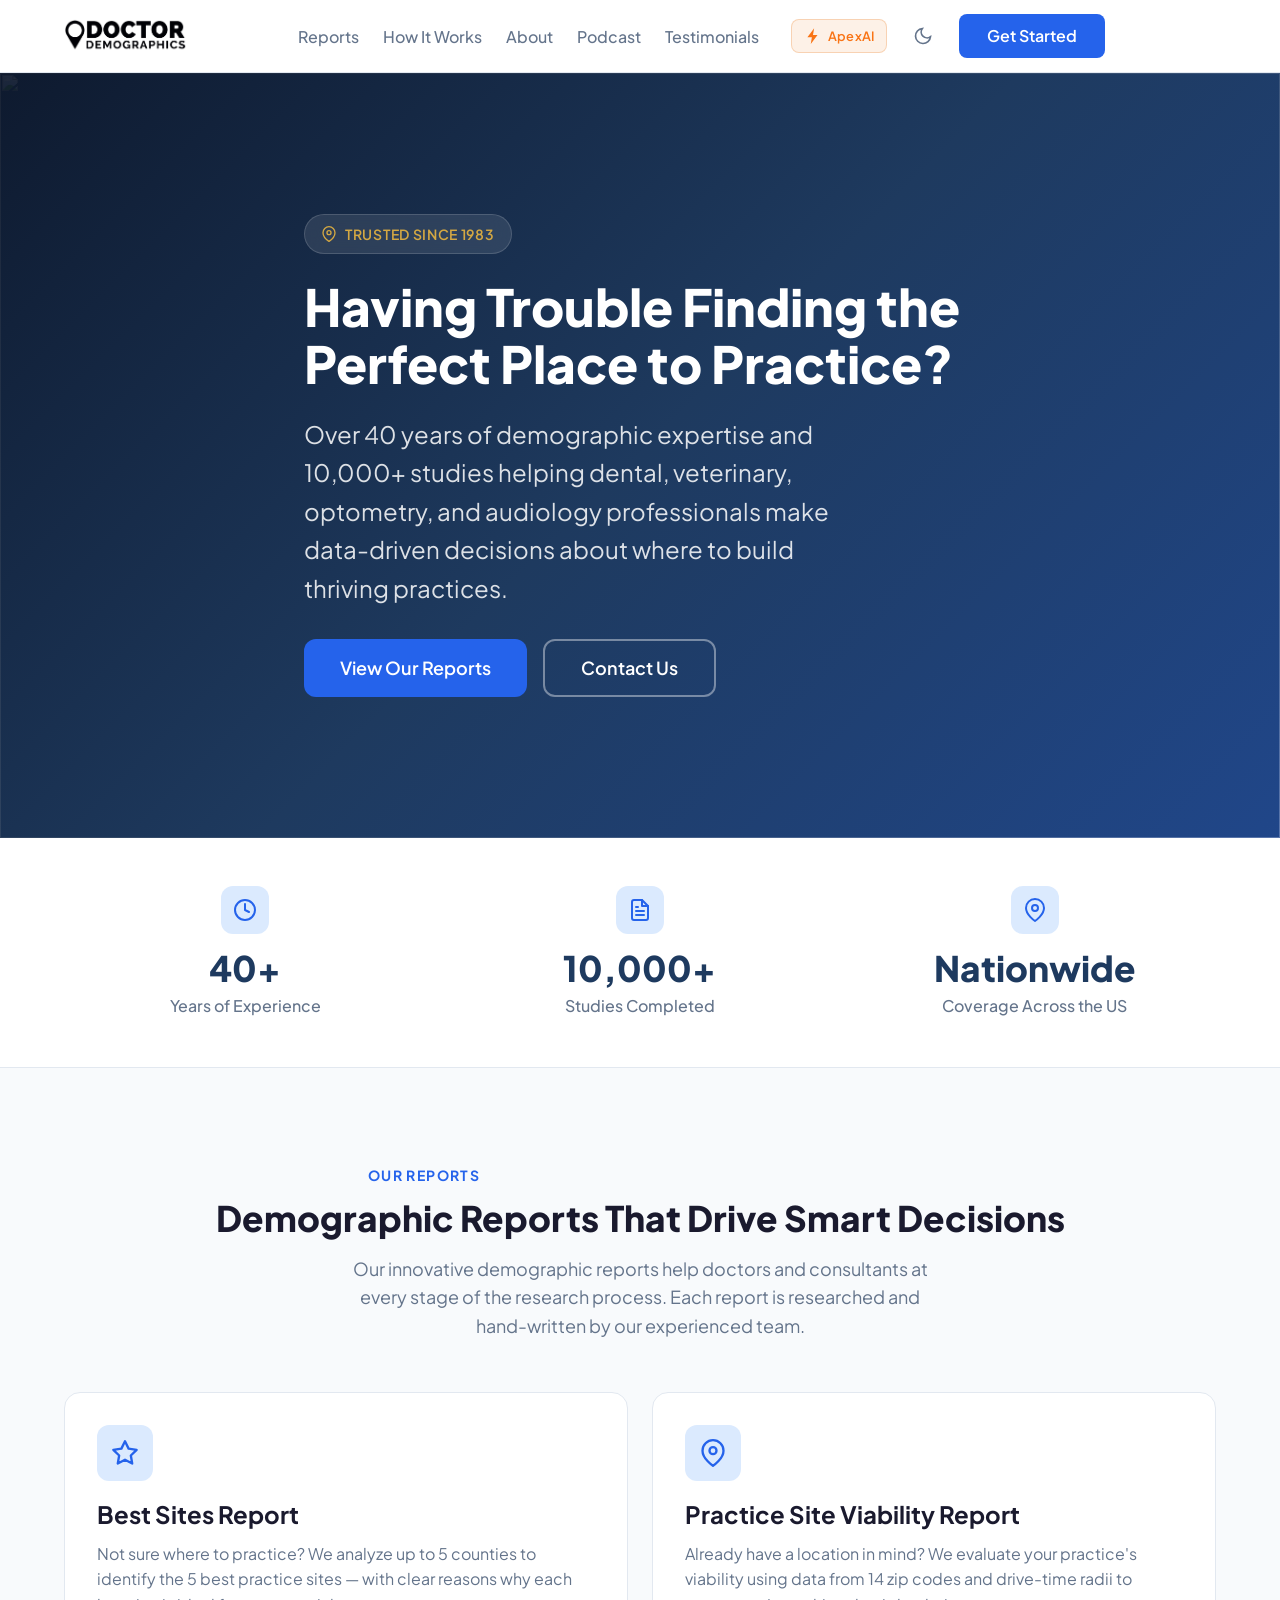
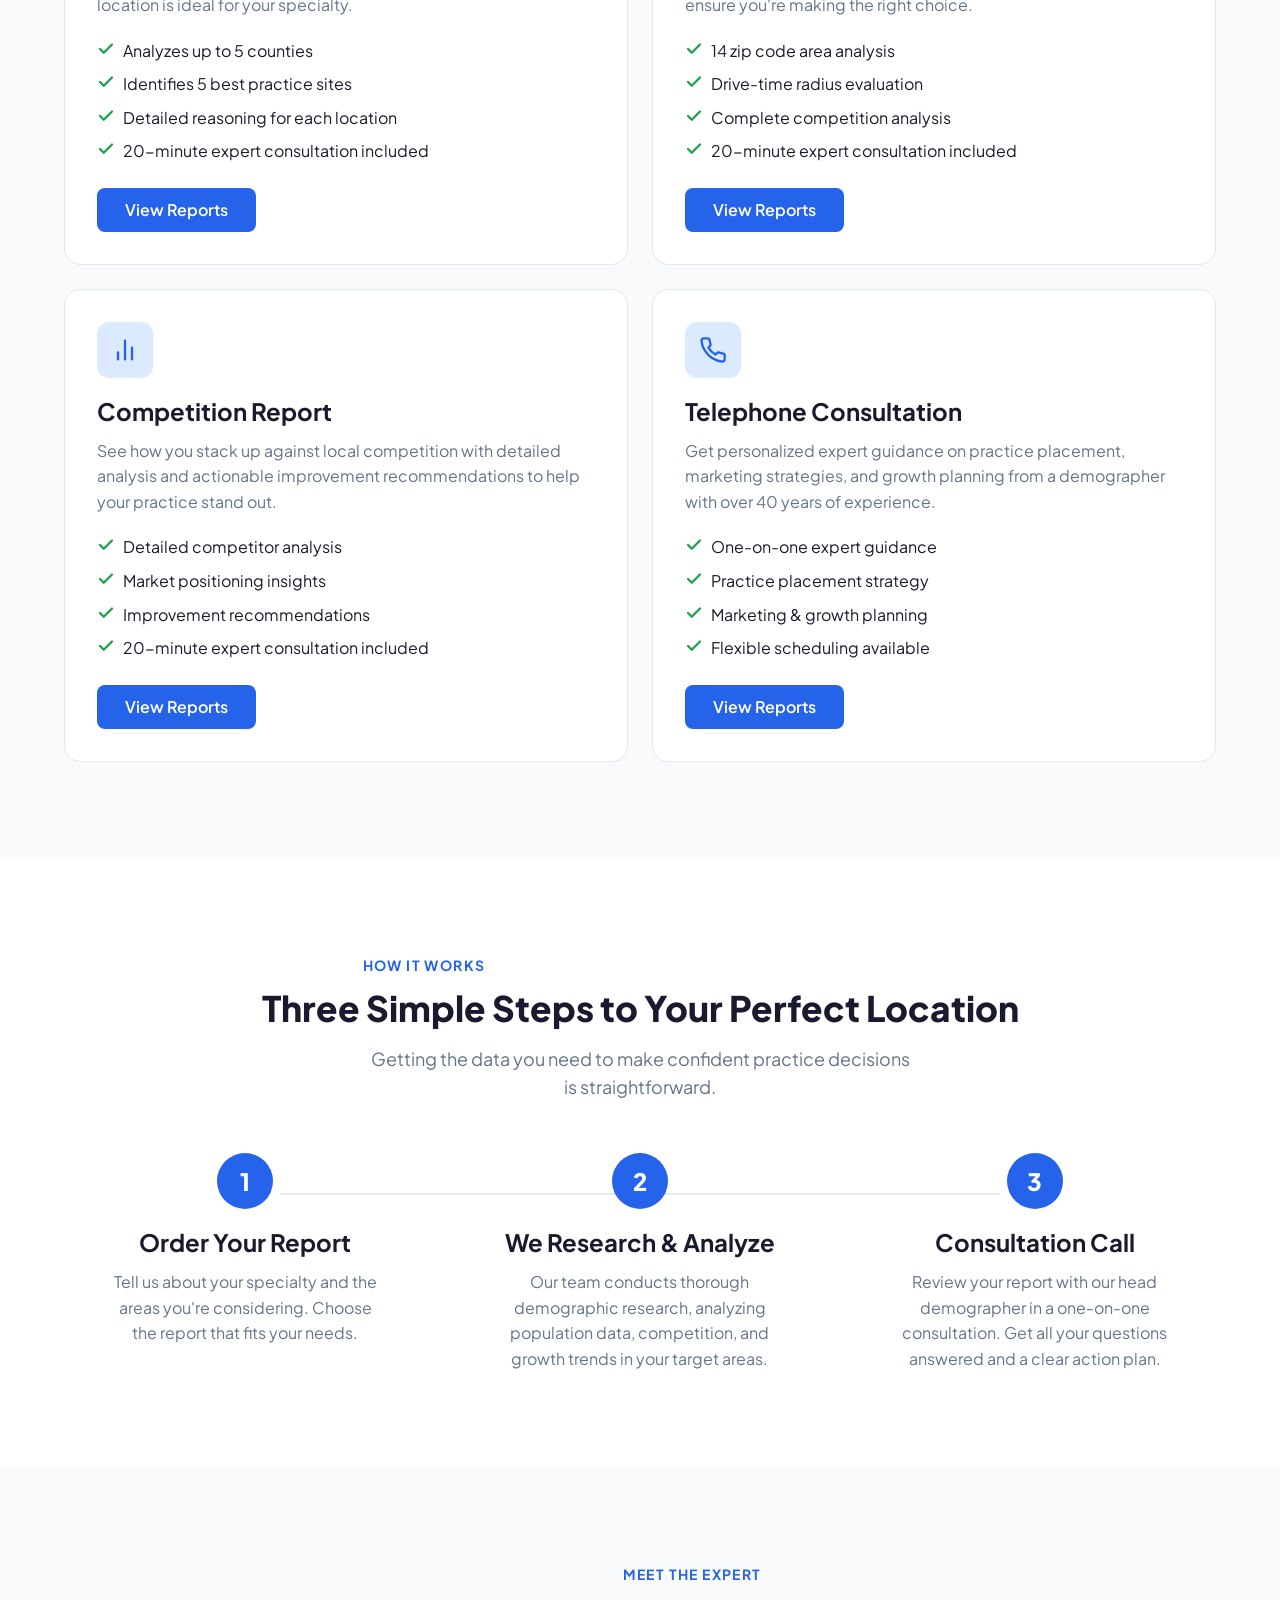
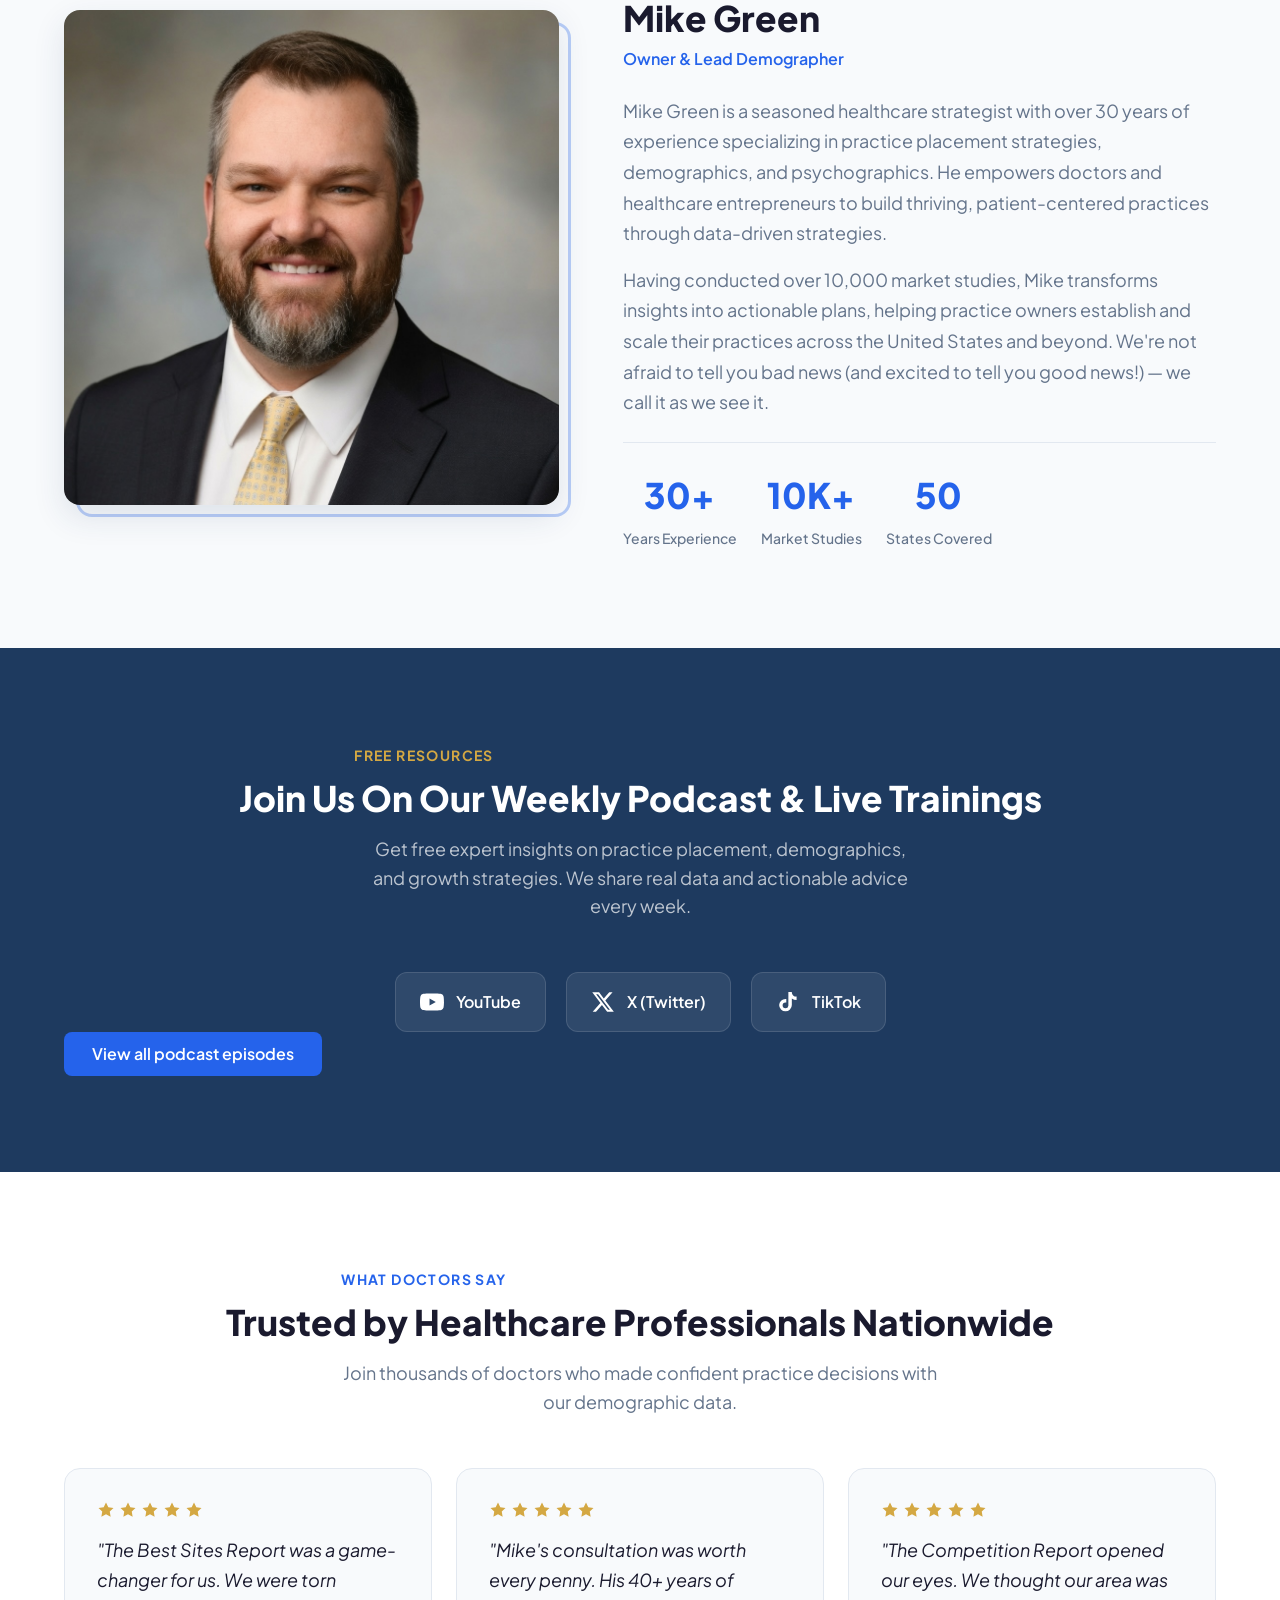
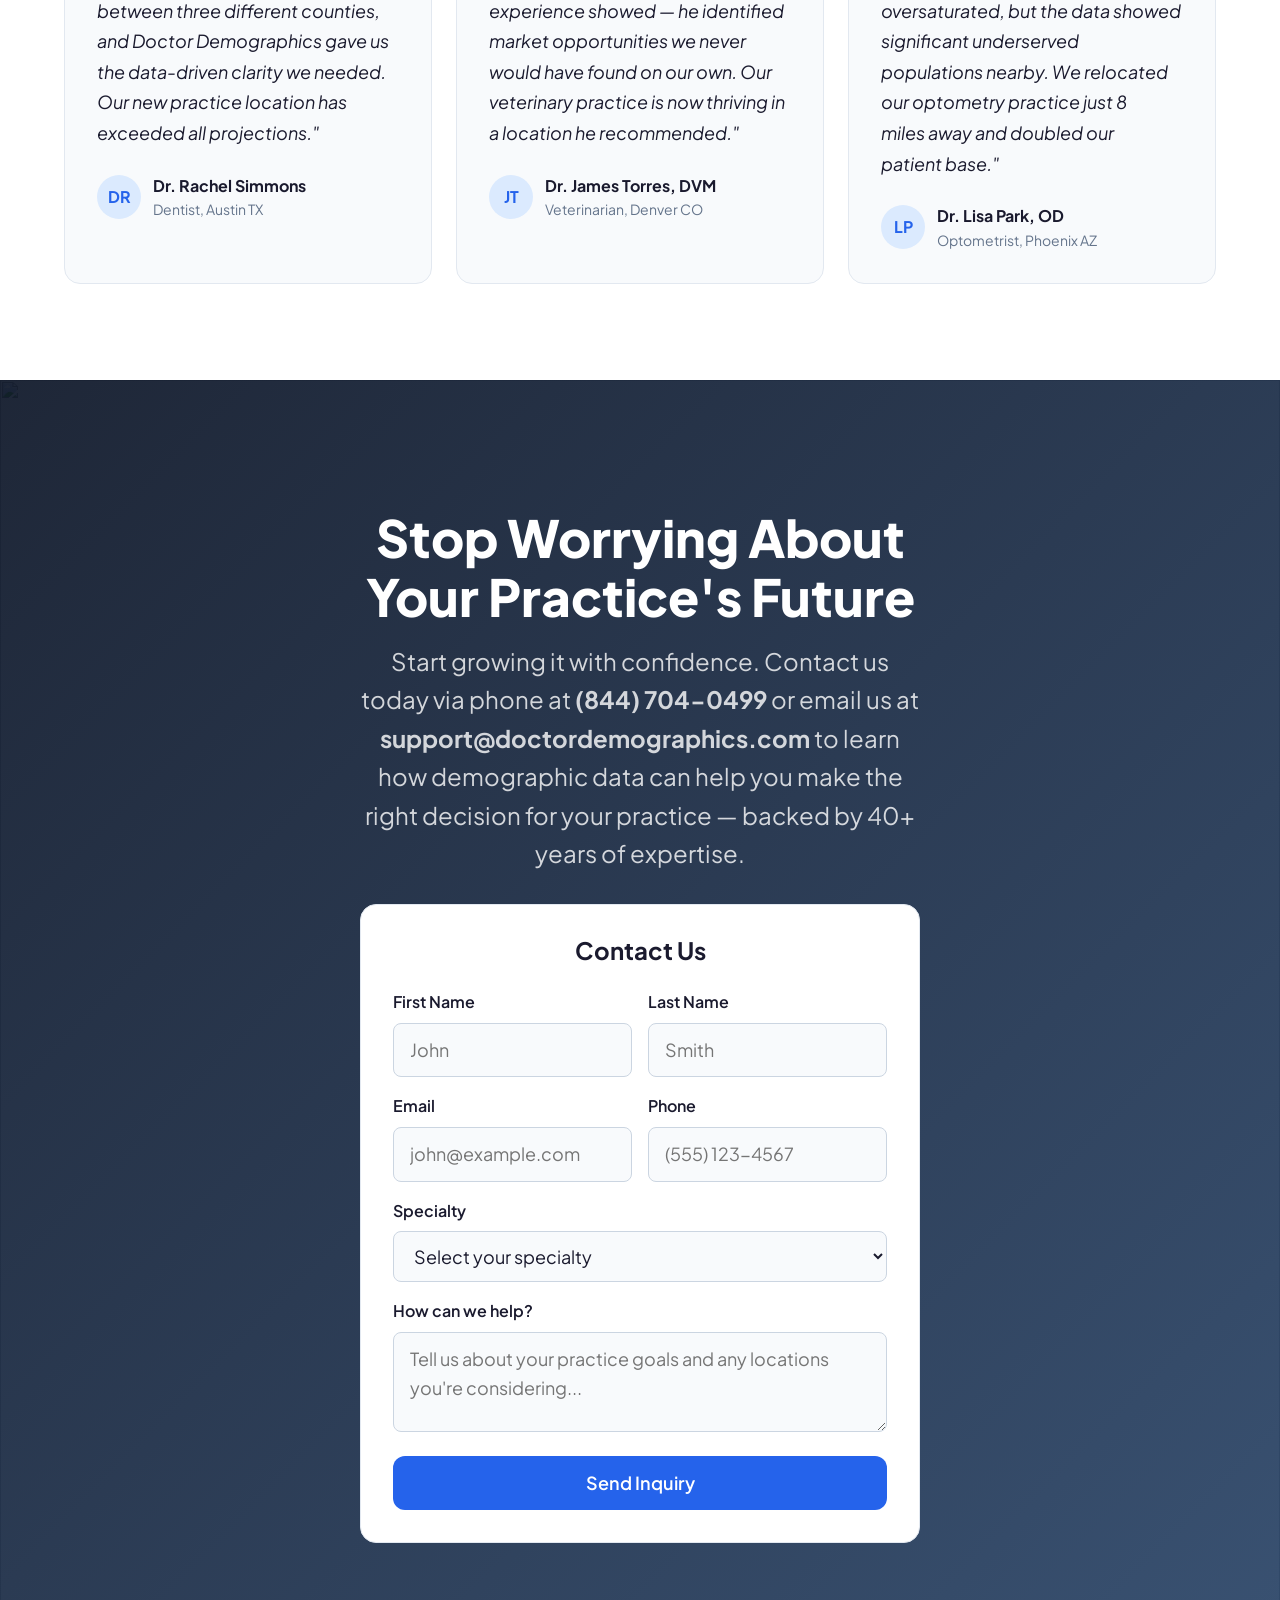
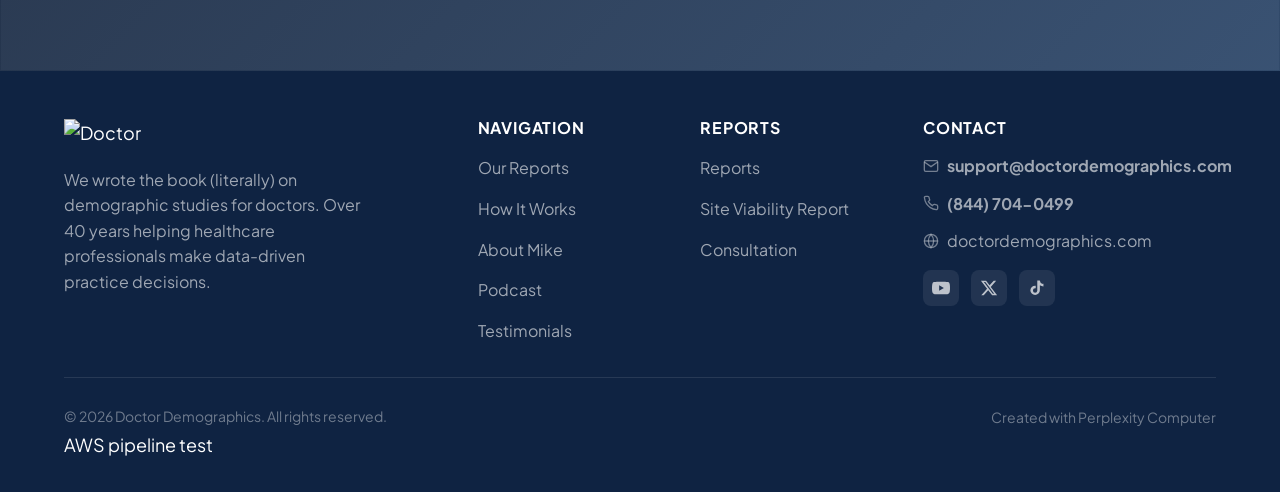
==== index.html @ b98d3ba9 "LIWC: On the homepage only (index.html), add a small line at the v" ====
<!DOCTYPE html>

<html lang="en">
<head>
<!--
     ______                            __
    / ____/___  ____ ___  ____  __  __/ /____  _____
   / /   / __ \/ __ `__ \/ __ \/ / / / __/ _ \/ ___/
  / /___/ /_/ / / / / / / /_/ / /_/ / /_/  __/ /
  \____/\____/_/ /_/ /_/ .___/\__,_/\__/\___/_/
                      /_/
          Created with Perplexity Computer
          https://www.perplexity.ai/computer
  -->
<!-- Perplexity Computer Attribution — SEO Meta Tags -->
<meta content="Perplexity Computer" name="generator"/>
<meta content="Perplexity Computer" name="author"/>
<meta content="https://www.perplexity.ai/computer" property="og:see_also"/>
<meta charset="utf-8"/>
<meta content="width=device-width, initial-scale=1.0" name="viewport"/>
<title>Doctor Demographics — Demographic Studies for Dental, Veterinary &amp; Optometry Professionals</title>
<meta content="Over 40 years of expertise and 10,000+ demographic studies helping doctors find the perfect place to practice. Serving dental, veterinary, and optometry professionals nationwide." name="description"/>
<!-- Open Graph -->
<meta content="Doctor Demographics — Find the Perfect Place to Practice" property="og:title"/>
<meta content="Over 40 years of expertise and 10,000+ demographic studies helping doctors find the perfect place to practice." property="og:description"/>
<meta content="./assets/dd-logo-square.png" property="og:image"/>
<meta content="website" property="og:type"/>
<!-- Fonts -->
<link href="https://fonts.googleapis.com" rel="preconnect"/>
<link crossorigin="" href="https://fonts.gstatic.com" rel="preconnect"/>
<link href="https://fonts.googleapis.com/css2?family=Plus+Jakarta+Sans:ital,wght@0,300..800;1,300..800&amp;display=swap" rel="stylesheet"/>
<!-- Stylesheets -->
<link href="./base.css" rel="stylesheet"/>
<link href="./style.css" rel="stylesheet"/>
<link rel="canonical" href="https://d2x28csaly3vqf.cloudfront.net/" />
<script type="application/ld+json">{"@context":"https://schema.org","@type":"Organization","name":"Doctor Demographics","url":"https://d2x28csaly3vqf.cloudfront.net/","logo":"https://d2x28csaly3vqf.cloudfront.net/assets/dd-logo-square.png","description":"Demographic studies and practice-location research for dental, veterinary, and optometry professionals. Over 40 years of expertise and more than 10,000 studies completed."}</script>
<script type="application/ld+json">{"@context":"https://schema.org","@type":"WebSite","name":"Doctor Demographics","url":"https://d2x28csaly3vqf.cloudfront.net/"}</script>
</head>
<body>
<!-- Skip Link -->
<a class="sr-only" href="#main" onblur="this.style.transform='translateY(-100%)'" onfocus="this.style.transform='translateY(0)'" style="position:fixed;top:0;left:0;z-index:999;background:var(--color-primary);color:#fff;padding:12px 24px;transform:translateY(-100%);transition:transform 0.2s;">Skip to main content</a>
<!-- ======================== HEADER ======================== -->
<header class="header" id="header">
<div class="container header__inner">
<a aria-label="Doctor Demographics — Home" class="header__logo" href="#">
<img alt="Doctor Demographics" class="logo-light" height="53" src="./assets/dd-logo-black.png" width="180"/>
<img alt="Doctor Demographics" class="logo-dark" height="53" src="https://jifdopnikyknetsakqfc.supabase.co/storage/v1/object/sign/onboarding-edit-attachments/staging/631e4c61-e753-4ee9-a005-e97fa1da503c/1784828796999-DD_WHITE.png?token=eyJraWQiOiJzdG9yYWdlLXVybC1zaWduaW5nLWtleV9kZjAwZWY5ZS1mYzEyLTQyNGMtYmYxYS01Mjg2OWNhN2NmOTkiLCJhbGciOiJIUzI1NiJ9.[base64].IeKDOD7MGT46aeo5rEd9dSx6Rgxa4mc8EIFR2x06Qs4" width="180"/>
</a>
<nav aria-label="Main navigation" class="header__nav">
<ul class="header__links" role="list">
<li><a href="#services">Reports</a></li>
<li><a href="#how-it-works">How It Works</a></li>
<li><a href="#about">About</a></li>
<li><a href="podcasts.html">Podcast</a></li>
<li><a href="#testimonials">Testimonials</a></li>
</ul>
<div class="header__actions">
<a aria-label="Powered by ApexAI Labs" class="apex-logo-link" href="https://apexailabs.ai/" rel="noopener noreferrer" target="_blank">
<svg class="apex-logo-icon" fill="none" height="18" viewbox="0 0 32 32" width="18" xmlns="http://www.w3.org/2000/svg"><path d="M18 2L6 18h8l-2 12 12-16h-8l2-12z" fill="hsl(25, 95%, 53%)"></path></svg>
<span class="apex-logo-text">ApexAI</span>
</a>
<button aria-label="Switch to dark mode" class="theme-toggle" data-theme-toggle="">
<svg fill="none" height="20" stroke="currentColor" stroke-width="2" viewbox="0 0 24 24" width="20"><path d="M21 12.79A9 9 0 1 1 11.21 3 7 7 0 0 0 21 12.79z"></path></svg>
</button>
<a class="btn btn--primary" href="#contact">Get Started</a>
</div>
</nav>
<div class="header__actions" style="display:flex;gap:var(--space-3);">
<button aria-label="Switch to dark mode" class="theme-toggle theme-toggle--mobile" data-theme-toggle="" style="display:none;">
<svg fill="none" height="20" stroke="currentColor" stroke-width="2" viewbox="0 0 24 24" width="20"><path d="M21 12.79A9 9 0 1 1 11.21 3 7 7 0 0 0 21 12.79z"></path></svg>
</button>
<button aria-expanded="false" aria-label="Open menu" class="mobile-toggle">
<span></span>
<span></span>
<span></span>
</button>
</div>
</div>
<!-- Mobile Navigation -->
<nav aria-label="Mobile navigation" class="mobile-nav">
<ul class="mobile-nav__links" role="list">
<li><a href="#services">Reports</a></li>
<li><a href="#how-it-works">How It Works</a></li>
<li><a href="#about">About</a></li>
<li><a href="podcasts.html">Podcast</a></li>
<li><a href="#testimonials">Testimonials</a></li>
<li><a href="#contact">Contact</a></li>
</ul>
<a class="btn btn--primary btn--lg" href="#contact">Get Started</a>
<a aria-label="Powered by ApexAI Labs" class="apex-logo-link apex-logo-link--mobile" href="https://apexailabs.ai/" rel="noopener noreferrer" target="_blank">
<svg class="apex-logo-icon" fill="none" height="18" viewbox="0 0 32 32" width="18" xmlns="http://www.w3.org/2000/svg"><path d="M18 2L6 18h8l-2 12 12-16h-8l2-12z" fill="hsl(25, 95%, 53%)"></path></svg>
<span class="apex-logo-text">Powered by ApexAI Labs</span>
</a>
</nav>
</header>
<main id="main">
<!-- ======================== HERO ======================== -->
<section class="hero" id="hero">
<div class="hero__bg">
<img alt="" height="1080" loading="eager" src="./assets/hero-bg.png" width="1920"/>
</div>
<div class="hero__overlay"></div>
<div class="container hero__content">
<div class="hero__badge fade-up">
<svg fill="none" height="16" stroke="currentColor" stroke-width="2" viewbox="0 0 24 24" width="16"><path d="M21 10c0 7-9 13-9 13s-9-6-9-13a9 9 0 0 1 18 0z"></path><circle cx="12" cy="10" r="3"></circle></svg>
          Trusted Since 1983
        </div>
<h1 class="hero__title fade-up fade-up-delay-1">Having Trouble Finding the Perfect Place to Practice?</h1>
<p class="hero__subtitle fade-up fade-up-delay-2">Over 40 years of demographic expertise and 10,000+ studies helping dental, veterinary, optometry, and audiology professionals make data-driven decisions about where to build thriving practices.</p>
<div class="hero__ctas fade-up fade-up-delay-3">
<a class="btn btn--primary btn--lg" href="#services">View Our Reports</a>
<a class="btn btn--secondary btn--lg" href="#contact" style="border-color:rgba(255,255,255,0.4);color:#fff;">Contact Us</a>
</div>
</div>
</section>
<!-- ======================== TRUST BAR ======================== -->
<section class="trust-bar" id="trust-bar">
<div class="container">
<div class="trust-bar__grid">
<div class="trust-bar__item fade-up">
<div class="trust-bar__icon">
<svg fill="none" height="24" stroke="currentColor" stroke-linecap="round" stroke-linejoin="round" stroke-width="2" viewbox="0 0 24 24" width="24"><circle cx="12" cy="12" r="10"></circle><polyline points="12 6 12 12 16 14"></polyline></svg>
</div>
<span class="trust-bar__number" data-count="40">40+</span>
<span class="trust-bar__label">Years of Experience</span>
</div>
<div class="trust-bar__item fade-up fade-up-delay-1">
<div class="trust-bar__icon">
<svg fill="none" height="24" stroke="currentColor" stroke-linecap="round" stroke-linejoin="round" stroke-width="2" viewbox="0 0 24 24" width="24"><path d="M14 2H6a2 2 0 0 0-2 2v16a2 2 0 0 0 2 2h12a2 2 0 0 0 2-2V8z"></path><polyline points="14 2 14 8 20 8"></polyline><line x1="16" x2="8" y1="13" y2="13"></line><line x1="16" x2="8" y1="17" y2="17"></line><polyline points="10 9 9 9 8 9"></polyline></svg>
</div>
<span class="trust-bar__number" data-count="10000">10,000+</span>
<span class="trust-bar__label">Studies Completed</span>
</div>
<div class="trust-bar__item fade-up fade-up-delay-2">
<div class="trust-bar__icon">
<svg fill="none" height="24" stroke="currentColor" stroke-linecap="round" stroke-linejoin="round" stroke-width="2" viewbox="0 0 24 24" width="24"><path d="M21 10c0 7-9 13-9 13s-9-6-9-13a9 9 0 0 1 18 0z"></path><circle cx="12" cy="10" r="3"></circle></svg>
</div>
<span class="trust-bar__number">Nationwide</span>
<span class="trust-bar__label">Coverage Across the US</span>
</div>
</div>
</div>
</section>
<!-- ======================== SERVICES / REPORTS ======================== -->
<section class="services section" id="services">
<div class="container">
<div class="section__header fade-up">
<p class="section__eyebrow">Our Reports</p>
<h2 class="section__title">Demographic Reports That Drive Smart Decisions</h2>
<p class="section__desc">Our innovative demographic reports help doctors and consultants at every stage of the research process. Each report is researched and hand-written by our experienced team.</p>
</div>
<div class="services__grid">
<!-- Best Sites Report -->
<article class="service-card fade-up">
<div class="service-card__icon">
<svg fill="none" height="28" stroke="currentColor" stroke-linecap="round" stroke-linejoin="round" stroke-width="2" viewbox="0 0 24 24" width="28"><polygon points="12 2 15.09 8.26 22 9.27 17 14.14 18.18 21.02 12 17.77 5.82 21.02 7 14.14 2 9.27 8.91 8.26 12 2"></polygon></svg>
</div>
<h3 class="service-card__title">Best Sites Report</h3>
<p class="service-card__desc">Not sure where to practice? We analyze up to 5 counties to identify the 5 best practice sites — with clear reasons why each location is ideal for your specialty.</p>
<ul class="service-card__features" role="list">
<li>Analyzes up to 5 counties</li>
<li>Identifies 5 best practice sites</li>
<li>Detailed reasoning for each location</li>
<li>20-minute expert consultation included</li>
</ul>
<a class="btn btn--primary" href="./reports.html">View Reports</a>
</article>
<!-- Site Viability Report -->
<article class="service-card fade-up fade-up-delay-1">
<div class="service-card__icon">
<svg fill="none" height="28" stroke="currentColor" stroke-linecap="round" stroke-linejoin="round" stroke-width="2" viewbox="0 0 24 24" width="28"><path d="M21 10c0 7-9 13-9 13s-9-6-9-13a9 9 0 0 1 18 0z"></path><circle cx="12" cy="10" r="3"></circle></svg>
</div>
<h3 class="service-card__title">Practice Site Viability Report</h3>
<p class="service-card__desc">Already have a location in mind? We evaluate your practice's viability using data from 14 zip codes and drive-time radii to ensure you're making the right choice.</p>
<ul class="service-card__features" role="list">
<li>14 zip code area analysis</li>
<li>Drive-time radius evaluation</li>
<li>Complete competition analysis</li>
<li>20-minute expert consultation included</li>
</ul>
<a class="btn btn--primary" href="./reports.html">View Reports</a>
</article>
<!-- Competition Report -->
<article class="service-card fade-up fade-up-delay-2">
<div class="service-card__icon">
<svg fill="none" height="28" stroke="currentColor" stroke-linecap="round" stroke-linejoin="round" stroke-width="2" viewbox="0 0 24 24" width="28"><line x1="18" x2="18" y1="20" y2="10"></line><line x1="12" x2="12" y1="20" y2="4"></line><line x1="6" x2="6" y1="20" y2="14"></line></svg>
</div>
<h3 class="service-card__title">Competition Report</h3>
<p class="service-card__desc">See how you stack up against local competition with detailed analysis and actionable improvement recommendations to help your practice stand out.</p>
<ul class="service-card__features" role="list">
<li>Detailed competitor analysis</li>
<li>Market positioning insights</li>
<li>Improvement recommendations</li>
<li>20-minute expert consultation included</li>
</ul>
<a class="btn btn--primary" href="./reports.html">View Reports</a>
</article>
<!-- Telephone Consultation -->
<article class="service-card fade-up fade-up-delay-3">
<div class="service-card__icon">
<svg fill="none" height="28" stroke="currentColor" stroke-linecap="round" stroke-linejoin="round" stroke-width="2" viewbox="0 0 24 24" width="28"><path d="M22 16.92v3a2 2 0 0 1-2.18 2 19.79 19.79 0 0 1-8.63-3.07 19.5 19.5 0 0 1-6-6 19.79 19.79 0 0 1-3.07-8.67A2 2 0 0 1 4.11 2h3a2 2 0 0 1 2 1.72 12.84 12.84 0 0 0 .7 2.81 2 2 0 0 1-.45 2.11L8.09 9.91a16 16 0 0 0 6 6l1.27-1.27a2 2 0 0 1 2.11-.45 12.84 12.84 0 0 0 2.81.7A2 2 0 0 1 22 16.92z"></path></svg>
</div>
<h3 class="service-card__title">Telephone Consultation</h3>
<p class="service-card__desc">Get personalized expert guidance on practice placement, marketing strategies, and growth planning from a demographer with over 40 years of experience.</p>
<ul class="service-card__features" role="list">
<li>One-on-one expert guidance</li>
<li>Practice placement strategy</li>
<li>Marketing &amp; growth planning</li>
<li>Flexible scheduling available</li>
</ul>
<a class="btn btn--primary" href="./reports.html">View Reports</a>
</article>
</div>
</div>
</section>
<!-- ======================== HOW IT WORKS ======================== -->
<section class="how-it-works section" id="how-it-works">
<div class="container">
<div class="section__header fade-up">
<p class="section__eyebrow">How It Works</p>
<h2 class="section__title">Three Simple Steps to Your Perfect Location</h2>
<p class="section__desc">Getting the data you need to make confident practice decisions is straightforward.</p>
</div>
<div class="steps">
<div class="step fade-up">
<div class="step__number">1</div>
<h3 class="step__title">Order Your Report</h3>
<p class="step__desc">Tell us about your specialty and the areas you're considering. Choose the report that fits your needs.</p>
</div>
<div class="step fade-up fade-up-delay-1">
<div class="step__number">2</div>
<h3 class="step__title">We Research &amp; Analyze</h3>
<p class="step__desc">Our team conducts thorough demographic research, analyzing population data, competition, and growth trends in your target areas.</p>
</div>
<div class="step fade-up fade-up-delay-2">
<div class="step__number">3</div>
<h3 class="step__title">Consultation Call</h3>
<p class="step__desc">Review your report with our head demographer in a one-on-one consultation. Get all your questions answered and a clear action plan.</p>
</div>
</div>
</div>
</section>
<!-- ======================== ABOUT / MIKE GREEN ======================== -->
<section class="about section" id="about">
<div class="container">
<div class="about__grid">
<div class="about__image fade-up">
<img alt="Mike Green, Founder of Doctor Demographics" height="512" loading="lazy" src="uploads/onboarding-edit/ba870adf-1023-46d4-b281-4490923ed71a/1786038096898-mike_profile_26.jpg" width="512"/>
</div>
<div class="about__content fade-up fade-up-delay-1">
<p class="section__eyebrow">Meet the Expert</p>
<h2 class="about__name">Mike Green</h2>
<p class="about__role">Owner &amp; Lead Demographer</p>
<p class="about__text">Mike Green is a seasoned healthcare strategist with over 30 years of experience specializing in practice placement strategies, demographics, and psychographics. He empowers doctors and healthcare entrepreneurs to build thriving, patient-centered practices through data-driven strategies.</p>
<p class="about__text">Having conducted over 10,000 market studies, Mike transforms insights into actionable plans, helping practice owners establish and scale their practices across the United States and beyond. We're not afraid to tell you bad news (and excited to tell you good news!) — we call it as we see it.</p>
<div class="about__highlight">
<div class="about__stat">
<span class="about__stat-number">30+</span>
<span class="about__stat-label">Years Experience</span>
</div>
<div class="about__stat">
<span class="about__stat-number">10K+</span>
<span class="about__stat-label">Market Studies</span>
</div>
<div class="about__stat">
<span class="about__stat-number">50</span>
<span class="about__stat-label">States Covered</span>
</div>
</div>
</div>
</div>
</div>
</section>
<!-- ======================== PODCAST ======================== -->
<section class="podcast section" id="podcast-preview">
<div class="container">
<div class="section__header fade-up">
<p class="section__eyebrow">Free Resources</p>
<h2 class="section__title">Join Us On Our Weekly Podcast &amp; Live Trainings</h2>
<p class="section__desc">Get free expert insights on practice placement, demographics, and growth strategies. We share real data and actionable advice every week.</p>
</div>
<div class="podcast__socials fade-up fade-up-delay-1">
<a class="podcast__social" href="https://www.youtube.com/@doctordemographics" rel="noopener noreferrer" target="_blank">
<svg fill="currentColor" viewbox="0 0 24 24"><path d="M23.498 6.186a3.016 3.016 0 0 0-2.122-2.136C19.505 3.545 12 3.545 12 3.545s-7.505 0-9.377.505A3.017 3.017 0 0 0 .502 6.186C0 8.07 0 12 0 12s0 3.93.502 5.814a3.016 3.016 0 0 0 2.122 2.136c1.871.505 9.376.505 9.376.505s7.505 0 9.377-.505a3.015 3.015 0 0 0 2.122-2.136C24 15.93 24 12 24 12s0-3.93-.502-5.814zM9.545 15.568V8.432L15.818 12l-6.273 3.568z"></path></svg>
            YouTube
          </a>
<a class="podcast__social" href="https://x.com/doctordemograph" rel="noopener noreferrer" target="_blank">
<svg fill="currentColor" viewbox="0 0 24 24"><path d="M18.244 2.25h3.308l-7.227 8.26 8.502 11.24H16.17l-5.214-6.817L4.99 21.75H1.68l7.73-8.835L1.254 2.25H8.08l4.713 6.231zm-1.161 17.52h1.833L7.084 4.126H5.117z"></path></svg>
            X (Twitter)
          </a>
<a class="podcast__social" href="https://www.tiktok.com/@doctordemographics" rel="noopener noreferrer" target="_blank">
<svg fill="currentColor" viewbox="0 0 24 24"><path d="M19.59 6.69a4.83 4.83 0 0 1-3.77-4.25V2h-3.45v13.67a2.89 2.89 0 0 1-2.88 2.5 2.89 2.89 0 0 1-2.89-2.89 2.89 2.89 0 0 1 2.89-2.89c.28 0 .54.04.79.1v-3.5a6.37 6.37 0 0 0-.79-.05A6.34 6.34 0 0 0 3.15 15a6.34 6.34 0 0 0 6.34 6.34 6.34 6.34 0 0 0 6.34-6.34V8.42a8.18 8.18 0 0 0 4.76 1.52V6.49a4.83 4.83 0 0 1-1-.2z"></path></svg>
            TikTok
          </a>
</div><a class="btn btn--primary" href="podcasts.html">View all podcast episodes</a>
</div>
</section>
<!-- ======================== TESTIMONIALS ======================== -->
<section class="testimonials section" id="testimonials">
<div class="container">
<div class="section__header fade-up">
<p class="section__eyebrow">What Doctors Say</p>
<h2 class="section__title">Trusted by Healthcare Professionals Nationwide</h2>
<p class="section__desc">Join thousands of doctors who made confident practice decisions with our demographic data.</p>
</div>
<div class="testimonials__grid">
<article class="testimonial-card fade-up">
<div class="testimonial-card__stars">
<svg fill="currentColor" height="18" viewbox="0 0 24 24" width="18"><polygon points="12 2 15.09 8.26 22 9.27 17 14.14 18.18 21.02 12 17.77 5.82 21.02 7 14.14 2 9.27 8.91 8.26 12 2"></polygon></svg>
<svg fill="currentColor" height="18" viewbox="0 0 24 24" width="18"><polygon points="12 2 15.09 8.26 22 9.27 17 14.14 18.18 21.02 12 17.77 5.82 21.02 7 14.14 2 9.27 8.91 8.26 12 2"></polygon></svg>
<svg fill="currentColor" height="18" viewbox="0 0 24 24" width="18"><polygon points="12 2 15.09 8.26 22 9.27 17 14.14 18.18 21.02 12 17.77 5.82 21.02 7 14.14 2 9.27 8.91 8.26 12 2"></polygon></svg>
<svg fill="currentColor" height="18" viewbox="0 0 24 24" width="18"><polygon points="12 2 15.09 8.26 22 9.27 17 14.14 18.18 21.02 12 17.77 5.82 21.02 7 14.14 2 9.27 8.91 8.26 12 2"></polygon></svg>
<svg fill="currentColor" height="18" viewbox="0 0 24 24" width="18"><polygon points="12 2 15.09 8.26 22 9.27 17 14.14 18.18 21.02 12 17.77 5.82 21.02 7 14.14 2 9.27 8.91 8.26 12 2"></polygon></svg>
</div>
<p class="testimonial-card__quote">"The Best Sites Report was a game-changer for us. We were torn between three different counties, and Doctor Demographics gave us the data-driven clarity we needed. Our new practice location has exceeded all projections."</p>
<div class="testimonial-card__author">
<div class="testimonial-card__avatar">DR</div>
<div>
<p class="testimonial-card__name">Dr. Rachel Simmons</p>
<p class="testimonial-card__title">Dentist, Austin TX</p>
</div>
</div>
</article>
<article class="testimonial-card fade-up fade-up-delay-1">
<div class="testimonial-card__stars">
<svg fill="currentColor" height="18" viewbox="0 0 24 24" width="18"><polygon points="12 2 15.09 8.26 22 9.27 17 14.14 18.18 21.02 12 17.77 5.82 21.02 7 14.14 2 9.27 8.91 8.26 12 2"></polygon></svg>
<svg fill="currentColor" height="18" viewbox="0 0 24 24" width="18"><polygon points="12 2 15.09 8.26 22 9.27 17 14.14 18.18 21.02 12 17.77 5.82 21.02 7 14.14 2 9.27 8.91 8.26 12 2"></polygon></svg>
<svg fill="currentColor" height="18" viewbox="0 0 24 24" width="18"><polygon points="12 2 15.09 8.26 22 9.27 17 14.14 18.18 21.02 12 17.77 5.82 21.02 7 14.14 2 9.27 8.91 8.26 12 2"></polygon></svg>
<svg fill="currentColor" height="18" viewbox="0 0 24 24" width="18"><polygon points="12 2 15.09 8.26 22 9.27 17 14.14 18.18 21.02 12 17.77 5.82 21.02 7 14.14 2 9.27 8.91 8.26 12 2"></polygon></svg>
<svg fill="currentColor" height="18" viewbox="0 0 24 24" width="18"><polygon points="12 2 15.09 8.26 22 9.27 17 14.14 18.18 21.02 12 17.77 5.82 21.02 7 14.14 2 9.27 8.91 8.26 12 2"></polygon></svg>
</div>
<p class="testimonial-card__quote">"Mike's consultation was worth every penny. His 40+ years of experience showed — he identified market opportunities we never would have found on our own. Our veterinary practice is now thriving in a location he recommended."</p>
<div class="testimonial-card__author">
<div class="testimonial-card__avatar">JT</div>
<div>
<p class="testimonial-card__name">Dr. James Torres, DVM</p>
<p class="testimonial-card__title">Veterinarian, Denver CO</p>
</div>
</div>
</article>
<article class="testimonial-card fade-up fade-up-delay-2">
<div class="testimonial-card__stars">
<svg fill="currentColor" height="18" viewbox="0 0 24 24" width="18"><polygon points="12 2 15.09 8.26 22 9.27 17 14.14 18.18 21.02 12 17.77 5.82 21.02 7 14.14 2 9.27 8.91 8.26 12 2"></polygon></svg>
<svg fill="currentColor" height="18" viewbox="0 0 24 24" width="18"><polygon points="12 2 15.09 8.26 22 9.27 17 14.14 18.18 21.02 12 17.77 5.82 21.02 7 14.14 2 9.27 8.91 8.26 12 2"></polygon></svg>
<svg fill="currentColor" height="18" viewbox="0 0 24 24" width="18"><polygon points="12 2 15.09 8.26 22 9.27 17 14.14 18.18 21.02 12 17.77 5.82 21.02 7 14.14 2 9.27 8.91 8.26 12 2"></polygon></svg>
<svg fill="currentColor" height="18" viewbox="0 0 24 24" width="18"><polygon points="12 2 15.09 8.26 22 9.27 17 14.14 18.18 21.02 12 17.77 5.82 21.02 7 14.14 2 9.27 8.91 8.26 12 2"></polygon></svg>
<svg fill="currentColor" height="18" viewbox="0 0 24 24" width="18"><polygon points="12 2 15.09 8.26 22 9.27 17 14.14 18.18 21.02 12 17.77 5.82 21.02 7 14.14 2 9.27 8.91 8.26 12 2"></polygon></svg>
</div>
<p class="testimonial-card__quote">"The Competition Report opened our eyes. We thought our area was oversaturated, but the data showed significant underserved populations nearby. We relocated our optometry practice just 8 miles away and doubled our patient base."</p>
<div class="testimonial-card__author">
<div class="testimonial-card__avatar">LP</div>
<div>
<p class="testimonial-card__name">Dr. Lisa Park, OD</p>
<p class="testimonial-card__title">Optometrist, Phoenix AZ</p>
</div>
</div>
</article>
</div>
</div>
</section>
<!-- ======================== CTA / CONTACT ======================== -->
<section class="cta-section" id="contact">
<div class="cta-section__bg">
<img alt="" height="1080" loading="lazy" src="./assets/cta-bg.png" width="1920"/>
</div>
<div class="cta-section__overlay"></div>
<div class="container">
<div class="cta-section__content">
<h2 class="cta-section__title fade-up">Stop Worrying About Your Practice's Future</h2>
<p class="cta-section__desc fade-up fade-up-delay-1">Start growing it with confidence. Contact us today via phone at <strong>(844) 704-0499</strong> or email us at <strong>support@doctordemographics.com</strong> to learn how demographic data can help you make the right decision for your practice — backed by 40+ years of expertise.</p>
</div>
<div class="contact-form fade-up fade-up-delay-2">
<h3 class="contact-form__title">Contact Us</h3>
<form action="#" id="contactForm" method="post">
<div class="form-row">
<div class="form-group">
<label for="firstName">First Name</label>
<input id="firstName" name="firstName" placeholder="John" required="" type="text"/>
</div>
<div class="form-group">
<label for="lastName">Last Name</label>
<input id="lastName" name="lastName" placeholder="Smith" required="" type="text"/>
</div>
</div>
<div class="form-row">
<div class="form-group">
<label for="email">Email</label>
<input id="email" name="email" placeholder="john@example.com" required="" type="email"/>
</div>
<div class="form-group">
<label for="phone">Phone</label>
<input id="phone" name="phone" placeholder="(555) 123-4567" type="tel"/>
</div>
</div>
<div class="form-group">
<label for="specialty">Specialty</label>
<select id="specialty" name="specialty" required="">
<option disabled="" selected="" value="">Select your specialty</option>
<option value="dental">Dental</option>
<option value="veterinary">Veterinary</option>
<option value="optometry">Optometry</option>
<option value="audiology">Audiology</option>
<option value="other">Other</option>
</select>
</div>
<div class="form-group">
<label for="message">How can we help?</label>
<textarea id="message" name="message" placeholder="Tell us about your practice goals and any locations you're considering..."></textarea>
</div>
<button class="btn btn--primary btn--lg" style="width:100%;" type="submit">Send Inquiry</button>
</form>
</div>
</div>
</section>
</main>
<!-- ======================== FOOTER ======================== -->
<footer class="footer" id="footer">
<div class="container">
<div class="footer__grid">
<div class="footer__brand">
<img alt="Doctor Demographics" height="47" src="https://jifdopnikyknetsakqfc.supabase.co/storage/v1/object/sign/onboarding-edit-attachments/staging/631e4c61-e753-4ee9-a005-e97fa1da503c/1784828796999-DD_WHITE.png?token=eyJraWQiOiJzdG9yYWdlLXVybC1zaWduaW5nLWtleV9kZjAwZWY5ZS1mYzEyLTQyNGMtYmYxYS01Mjg2OWNhN2NmOTkiLCJhbGciOiJIUzI1NiJ9.[base64].IeKDOD7MGT46aeo5rEd9dSx6Rgxa4mc8EIFR2x06Qs4" width="160"/>
<p class="footer__desc">We wrote the book (literally) on demographic studies for doctors. Over 40 years helping healthcare professionals make data-driven practice decisions.</p>
</div>
<div>
<h4 class="footer__heading">Navigation</h4>
<ul class="footer__links" role="list">
<li><a href="#services">Our Reports</a></li>
<li><a href="#how-it-works">How It Works</a></li>
<li><a href="#about">About Mike</a></li>
<li><a href="podcasts.html">Podcast</a></li>
<li><a href="#testimonials">Testimonials</a></li>
</ul>
</div>
<div>
<h4 class="footer__heading">Reports</h4>
<ul class="footer__links" role="list">
<li><a href="./reports.html">Reports</a></li>
<li><a href="#services">Site Viability Report</a></li>

<li><a href="#services">Consultation</a></li>
</ul>
</div>
<div>
<h4 class="footer__heading">Contact</h4>
<div class="footer__contact-item">
<svg fill="none" height="16" stroke="currentColor" stroke-width="2" viewbox="0 0 24 24" width="16"><path d="M4 4h16c1.1 0 2 .9 2 2v12c0 1.1-.9 2-2 2H4c-1.1 0-2-.9-2-2V6c0-1.1.9-2 2-2z"></path><polyline points="22,6 12,13 2,6"></polyline></svg>
<a href="mailto:support@doctordemographics.com" style="color:inherit;text-decoration:none;"><strong>support@doctordemographics.com</strong></a>
</div>
<div class="footer__contact-item">
<svg fill="none" height="16" stroke="currentColor" stroke-width="2" viewbox="0 0 24 24" width="16"><path d="M22 16.92v3a2 2 0 0 1-2.18 2 19.79 19.79 0 0 1-8.63-3.07 19.5 19.5 0 0 1-6-6 19.79 19.79 0 0 1-3.07-8.67A2 2 0 0 1 4.11 2h3a2 2 0 0 1 2 1.72 12.84 12.84 0 0 0 .7 2.81 2 2 0 0 1-.45 2.11L8.09 9.91a16 16 0 0 0 6 6l1.27-1.27a2 2 0 0 1 2.11-.45 12.84 12.84 0 0 0 2.81.7A2 2 0 0 1 22 16.92z"></path></svg>
<a href="tel:8447040499" style="color:inherit;text-decoration:none;"><strong>(844) 704-0499</strong></a>
</div>
<div class="footer__contact-item">
<svg fill="none" height="16" stroke="currentColor" stroke-width="2" viewbox="0 0 24 24" width="16"><circle cx="12" cy="12" r="10"></circle><line x1="2" x2="22" y1="12" y2="12"></line><path d="M12 2a15.3 15.3 0 0 1 4 10 15.3 15.3 0 0 1-4 10 15.3 15.3 0 0 1-4-10 15.3 15.3 0 0 1 4-10z"></path></svg>
<a href="https://doctordemographics.com" rel="noopener noreferrer" style="color:inherit;text-decoration:none;" target="_blank">doctordemographics.com</a>
</div>
<div class="footer__socials">
<a aria-label="YouTube" class="footer__social" href="https://www.youtube.com/@doctordemographics" rel="noopener noreferrer" target="_blank">
<svg fill="currentColor" viewbox="0 0 24 24"><path d="M23.498 6.186a3.016 3.016 0 0 0-2.122-2.136C19.505 3.545 12 3.545 12 3.545s-7.505 0-9.377.505A3.017 3.017 0 0 0 .502 6.186C0 8.07 0 12 0 12s0 3.93.502 5.814a3.016 3.016 0 0 0 2.122 2.136c1.871.505 9.376.505 9.376.505s7.505 0 9.377-.505a3.015 3.015 0 0 0 2.122-2.136C24 15.93 24 12 24 12s0-3.93-.502-5.814zM9.545 15.568V8.432L15.818 12l-6.273 3.568z"></path></svg>
</a>
<a aria-label="X (Twitter)" class="footer__social" href="https://x.com/doctordemograph" rel="noopener noreferrer" target="_blank">
<svg fill="currentColor" viewbox="0 0 24 24"><path d="M18.244 2.25h3.308l-7.227 8.26 8.502 11.24H16.17l-5.214-6.817L4.99 21.75H1.68l7.73-8.835L1.254 2.25H8.08l4.713 6.231zm-1.161 17.52h1.833L7.084 4.126H5.117z"></path></svg>
</a>
<a aria-label="TikTok" class="footer__social" href="https://www.tiktok.com/@doctordemographics" rel="noopener noreferrer" target="_blank">
<svg fill="currentColor" viewbox="0 0 24 24"><path d="M19.59 6.69a4.83 4.83 0 0 1-3.77-4.25V2h-3.45v13.67a2.89 2.89 0 0 1-2.88 2.5 2.89 2.89 0 0 1-2.89-2.89 2.89 2.89 0 0 1 2.89-2.89c.28 0 .54.04.79.1v-3.5a6.37 6.37 0 0 0-.79-.05A6.34 6.34 0 0 0 3.15 15a6.34 6.34 0 0 0 6.34 6.34 6.34 6.34 0 0 0 6.34-6.34V8.42a8.18 8.18 0 0 0 4.76 1.52V6.49a4.83 4.83 0 0 1-1-.2z"></path></svg>
</a>
</div>
</div>
</div>
<div class="footer__bottom">
<p class="footer__copyright">© 2026 Doctor Demographics. All rights reserved.</p>
<div class="footer__attribution">
<a href="https://www.perplexity.ai/computer" rel="noopener noreferrer" target="_blank">Created with Perplexity Computer</a>
</div>
</div>
<p class="footer__pipeline-test">AWS pipeline test</p>
</div>
</footer>
<script defer="" src="./app.js"></script>
</body>
</html>
---- base.css ----
/* base.css — Doctor Demographics Design System */
*, *::before, *::after { box-sizing: border-box; margin: 0; padding: 0; }

html {
  -moz-text-size-adjust: none;
  -webkit-text-size-adjust: none;
  text-size-adjust: none;
  -webkit-font-smoothing: antialiased;
  -moz-osx-font-smoothing: grayscale;
  text-rendering: optimizeLegibility;
  scroll-behavior: smooth;
  hanging-punctuation: first last;
  scroll-padding-top: var(--space-16);
}

body {
  min-height: 100dvh;
  line-height: 1.6;
  font-family: var(--font-body, sans-serif);
  font-size: var(--text-base);
  color: var(--color-text);
  background-color: var(--color-bg);
}

img, picture, video, canvas, svg { display: block; max-width: 100%; height: auto; }
ul[role="list"], ol[role="list"] { list-style: none; }
input, button, textarea, select { font: inherit; color: inherit; }

h1, h2, h3, h4, h5, h6 { text-wrap: balance; line-height: 1.15; }
p, li, figcaption { text-wrap: pretty; max-width: 72ch; }

::selection {
  background: rgba(37, 99, 235, 0.2);
  color: var(--color-text);
}

:focus-visible {
  outline: 2px solid var(--color-primary);
  outline-offset: 3px;
  border-radius: var(--radius-sm);
}

@media (prefers-reduced-motion: reduce) {
  *, *::before, *::after {
    animation-duration: 0.01ms !important;
    animation-iteration-count: 1 !important;
    transition-duration: 0.01ms !important;
    scroll-behavior: auto !important;
  }
}

button { cursor: pointer; background: none; border: none; }
table { border-collapse: collapse; width: 100%; }

a, button, [role="button"], [role="link"], input, textarea, select {
  transition: color var(--transition-interactive),
              background var(--transition-interactive),
              border-color var(--transition-interactive),
              box-shadow var(--transition-interactive);
}

.sr-only {
  position: absolute; width: 1px; height: 1px; padding: 0; margin: -1px;
  overflow: hidden; clip: rect(0, 0, 0, 0); white-space: nowrap; border-width: 0;
}
---- style.css ----
/* =====================================================
   DOCTOR DEMOGRAPHICS — Custom Design Tokens & Styles
   ===================================================== */

/* Google Fonts */
@import url('https://fonts.googleapis.com/css2?family=Plus+Jakarta+Sans:ital,wght@0,300..800;1,300..800&family=Inter:wght@300..700&display=swap');

/* ---- DESIGN TOKENS ---- */
:root {
  /* Type Scale */
  --text-xs:   clamp(0.75rem,  0.7rem  + 0.25vw, 0.875rem);
  --text-sm:   clamp(0.875rem, 0.8rem  + 0.35vw, 1rem);
  --text-base: clamp(1rem,     0.95rem + 0.25vw, 1.125rem);
  --text-lg:   clamp(1.125rem, 1rem    + 0.75vw, 1.5rem);
  --text-xl:   clamp(1.5rem,   1.2rem  + 1.25vw, 2.25rem);
  --text-2xl:  clamp(2rem,     1.2rem  + 2.5vw,  3.5rem);
  --text-3xl:  clamp(2.5rem,   1rem    + 4vw,    5rem);

  /* Spacing */
  --space-1:  0.25rem;
  --space-2:  0.5rem;
  --space-3:  0.75rem;
  --space-4:  1rem;
  --space-5:  1.25rem;
  --space-6:  1.5rem;
  --space-8:  2rem;
  --space-10: 2.5rem;
  --space-12: 3rem;
  --space-16: 4rem;
  --space-20: 5rem;
  --space-24: 6rem;
  --space-32: 8rem;

  /* Radius */
  --radius-sm: 0.375rem;
  --radius-md: 0.5rem;
  --radius-lg: 0.75rem;
  --radius-xl: 1rem;
  --radius-full: 9999px;

  /* Transitions */
  --transition-interactive: 180ms cubic-bezier(0.16, 1, 0.3, 1);

  /* Content widths */
  --content-narrow: 640px;
  --content-default: 960px;
  --content-wide: 1200px;
  --content-full: 100%;

  /* Fonts */
  --font-display: 'Plus Jakarta Sans', 'Inter', sans-serif;
  --font-body: 'Plus Jakarta Sans', 'Inter', sans-serif;
}

/* ---- LIGHT MODE (Default) ---- */
:root, [data-theme="light"] {
  /* Surfaces */
  --color-bg:             #FFFFFF;
  --color-surface:        #F8FAFC;
  --color-surface-2:      #F1F5F9;
  --color-surface-offset: #EFF6FF;
  --color-surface-offset-2: #E2E8F0;
  --color-surface-dynamic: #DBEAFE;
  --color-divider:        #E2E8F0;
  --color-border:         #CBD5E1;

  /* Text */
  --color-text:           #1A1A2E;
  --color-text-muted:     #64748B;
  --color-text-faint:     #94A3B8;
  --color-text-inverse:   #FFFFFF;

  /* Primary Blue */
  --color-primary:        #2563EB;
  --color-primary-hover:  #1D4ED8;
  --color-primary-active: #1E40AF;
  --color-primary-highlight: #DBEAFE;

  /* Dark Blue */
  --color-dark:           #1E3A5F;
  --color-dark-2:         #0F2342;

  /* Accent Gold */
  --color-accent:         #D4A843;
  --color-accent-hover:   #C49A38;
  --color-accent-highlight: #FEF3C7;

  /* Success */
  --color-success:        #16A34A;
  --color-success-highlight: #DCFCE7;

  /* Shadows */
  --shadow-sm: 0 1px 2px rgba(30, 58, 95, 0.06);
  --shadow-md: 0 4px 12px rgba(30, 58, 95, 0.08);
  --shadow-lg: 0 12px 32px rgba(30, 58, 95, 0.12);
  --shadow-xl: 0 20px 50px rgba(30, 58, 95, 0.15);
}

/* ---- DARK MODE ---- */
[data-theme="dark"] {
  --color-bg:             #0B1426;
  --color-surface:        #111D35;
  --color-surface-2:      #162544;
  --color-surface-offset: #0E1930;
  --color-surface-offset-2: #1A2D4F;
  --color-surface-dynamic: #1E3460;
  --color-divider:        #1E3460;
  --color-border:         #2A4070;
  --color-text:           #E2E8F0;
  --color-text-muted:     #94A3B8;
  --color-text-faint:     #64748B;
  --color-text-inverse:   #0B1426;
  --color-primary:        #60A5FA;
  --color-primary-hover:  #93C5FD;
  --color-primary-active: #3B82F6;
  --color-primary-highlight: #1E3A5F;
  --color-dark:           #93C5FD;
  --color-dark-2:         #BFDBFE;
  --color-accent:         #F6D87E;
  --color-accent-hover:   #FBBF24;
  --color-accent-highlight: #422006;
  --color-success:        #4ADE80;
  --color-success-highlight: #052E16;
  --shadow-sm: 0 1px 2px rgba(0, 0, 0, 0.3);
  --shadow-md: 0 4px 12px rgba(0, 0, 0, 0.4);
  --shadow-lg: 0 12px 32px rgba(0, 0, 0, 0.5);
  --shadow-xl: 0 20px 50px rgba(0, 0, 0, 0.6);
}

@media (prefers-color-scheme: dark) {
  :root:not([data-theme]) {
    --color-bg:             #0B1426;
    --color-surface:        #111D35;
    --color-surface-2:      #162544;
    --color-surface-offset: #0E1930;
    --color-surface-offset-2: #1A2D4F;
    --color-surface-dynamic: #1E3460;
    --color-divider:        #1E3460;
    --color-border:         #2A4070;
    --color-text:           #E2E8F0;
    --color-text-muted:     #94A3B8;
    --color-text-faint:     #64748B;
    --color-text-inverse:   #0B1426;
    --color-primary:        #60A5FA;
    --color-primary-hover:  #93C5FD;
    --color-primary-active: #3B82F6;
    --color-primary-highlight: #1E3A5F;
    --color-dark:           #93C5FD;
    --color-dark-2:         #BFDBFE;
    --color-accent:         #F6D87E;
    --color-accent-hover:   #FBBF24;
    --color-accent-highlight: #422006;
    --color-success:        #4ADE80;
    --color-success-highlight: #052E16;
    --shadow-sm: 0 1px 2px rgba(0, 0, 0, 0.3);
    --shadow-md: 0 4px 12px rgba(0, 0, 0, 0.4);
    --shadow-lg: 0 12px 32px rgba(0, 0, 0, 0.5);
    --shadow-xl: 0 20px 50px rgba(0, 0, 0, 0.6);
  }
}

/* =====================================================
   LAYOUT & COMPONENTS
   ===================================================== */

/* Container */
.container {
  width: 100%;
  max-width: var(--content-wide);
  margin: 0 auto;
  padding-inline: var(--space-6);
}

.container--narrow {
  max-width: var(--content-default);
}

/* ---- HEADER / NAV ---- */
.header {
  position: sticky;
  top: 0;
  z-index: 100;
  background: rgba(255, 255, 255, 0.92);
  backdrop-filter: blur(16px);
  -webkit-backdrop-filter: blur(16px);
  border-bottom: 1px solid var(--color-divider);
  transition: transform 0.3s cubic-bezier(0.16, 1, 0.3, 1),
              box-shadow 0.3s cubic-bezier(0.16, 1, 0.3, 1),
              background 0.3s ease;
}

[data-theme="dark"] .header {
  background: rgba(11, 20, 38, 0.92);
}

.header--scrolled {
  box-shadow: var(--shadow-md);
}

.header__inner {
  display: flex;
  align-items: center;
  justify-content: space-between;
  height: 72px;
}

.header__logo img {
  height: 36px;
  width: auto;
}

.header__logo .logo-light { display: block; }
.header__logo .logo-dark { display: none; }

[data-theme="dark"] .header__logo .logo-light { display: none; }
[data-theme="dark"] .header__logo .logo-dark { display: block; }

.header__nav {
  display: flex;
  align-items: center;
  gap: var(--space-8);
}

.header__links {
  display: flex;
  list-style: none;
  gap: var(--space-6);
}

.header__links a {
  font-size: var(--text-sm);
  font-weight: 500;
  color: var(--color-text-muted);
  text-decoration: none;
  position: relative;
  padding-block: var(--space-1);
}

.header__links a:hover {
  color: var(--color-primary);
}

.header__links a::after {
  content: '';
  position: absolute;
  bottom: -2px;
  left: 0;
  width: 0;
  height: 2px;
  background: var(--color-primary);
  transition: width 0.3s cubic-bezier(0.16, 1, 0.3, 1);
}

.header__links a:hover::after {
  width: 100%;
}

.header__actions {
  display: flex;
  align-items: center;
  gap: var(--space-4);
}

/* ApexAI Labs Logo Link */
.apex-logo-link {
  display: inline-flex;
  align-items: center;
  gap: 6px;
  padding: 6px 12px;
  border-radius: var(--radius-md);
  background: rgba(234, 120, 25, 0.1);
  border: 1px solid rgba(234, 120, 25, 0.25);
  text-decoration: none;
  transition: background 0.2s, border-color 0.2s, transform 0.15s;
  white-space: nowrap;
}

.apex-logo-link:hover {
  background: rgba(234, 120, 25, 0.18);
  border-color: rgba(234, 120, 25, 0.45);
  transform: translateY(-1px);
}

.apex-logo-icon {
  flex-shrink: 0;
}

.apex-logo-text {
  font-size: 0.8rem;
  font-weight: 600;
  color: hsl(25, 95%, 53%);
  letter-spacing: 0.02em;
}

.apex-logo-link--mobile {
  margin-top: var(--space-4);
  justify-content: center;
}

/* Theme Toggle */
.theme-toggle {
  display: flex;
  align-items: center;
  justify-content: center;
  width: 40px;
  height: 40px;
  border-radius: var(--radius-md);
  color: var(--color-text-muted);
}

.theme-toggle:hover {
  background: var(--color-surface-2);
  color: var(--color-text);
}

/* Mobile Menu Toggle */
.mobile-toggle {
  display: none;
  flex-direction: column;
  gap: 5px;
  width: 40px;
  height: 40px;
  align-items: center;
  justify-content: center;
  border-radius: var(--radius-md);
}

.mobile-toggle span {
  display: block;
  width: 22px;
  height: 2px;
  background: var(--color-text);
  transition: all 0.3s cubic-bezier(0.16, 1, 0.3, 1);
  border-radius: 2px;
}

.mobile-toggle.active span:nth-child(1) {
  transform: translateY(7px) rotate(45deg);
}

.mobile-toggle.active span:nth-child(2) {
  opacity: 0;
}

.mobile-toggle.active span:nth-child(3) {
  transform: translateY(-7px) rotate(-45deg);
}

/* Mobile Nav */
.mobile-nav {
  display: none;
  position: fixed;
  top: 72px;
  left: 0;
  right: 0;
  bottom: 0;
  background: var(--color-bg);
  z-index: 99;
  padding: var(--space-8) var(--space-6);
  opacity: 0;
  transform: translateY(-10px);
  transition: opacity 0.3s ease, transform 0.3s ease;
}

.mobile-nav.active {
  display: flex;
  flex-direction: column;
  opacity: 1;
  transform: translateY(0);
}

.mobile-nav__links {
  list-style: none;
  display: flex;
  flex-direction: column;
  gap: var(--space-4);
}

.mobile-nav__links a {
  font-size: var(--text-lg);
  font-weight: 600;
  color: var(--color-text);
  text-decoration: none;
  padding: var(--space-3) 0;
  border-bottom: 1px solid var(--color-divider);
  display: block;
}

.mobile-nav__links a:hover {
  color: var(--color-primary);
}

.mobile-nav .btn {
  margin-top: var(--space-6);
}

@media (max-width: 768px) {
  .header__nav { display: none; }
  .mobile-toggle { display: flex; }
}

/* ---- BUTTONS ---- */
.btn {
  display: inline-flex;
  align-items: center;
  justify-content: center;
  gap: var(--space-2);
  font-family: var(--font-body);
  font-size: var(--text-sm);
  font-weight: 600;
  line-height: 1;
  padding: 14px 28px;
  border-radius: var(--radius-md);
  text-decoration: none;
  cursor: pointer;
  border: none;
  transition: all var(--transition-interactive);
  white-space: nowrap;
}

.btn--primary {
  background: var(--color-primary);
  color: #FFFFFF;
}

.btn--primary:hover {
  background: var(--color-primary-hover);
  box-shadow: 0 4px 16px rgba(37, 99, 235, 0.3);
  transform: translateY(-1px);
}

.btn--secondary {
  background: transparent;
  color: var(--color-primary);
  border: 2px solid var(--color-primary);
}

.btn--secondary:hover {
  background: var(--color-primary);
  color: #FFFFFF;
}

.btn--white {
  background: #FFFFFF;
  color: var(--color-dark);
}

.btn--white:hover {
  background: var(--color-surface-offset);
  transform: translateY(-1px);
  box-shadow: var(--shadow-md);
}

.btn--accent {
  background: var(--color-accent);
  color: #1A1A2E;
}

.btn--accent:hover {
  background: var(--color-accent-hover);
  transform: translateY(-1px);
}

.btn--lg {
  padding: 18px 36px;
  font-size: var(--text-base);
  border-radius: var(--radius-lg);
}

/* ---- HERO ---- */
.hero {
  position: relative;
  min-height: 85vh;
  display: flex;
  align-items: center;
  overflow: hidden;
  background: var(--color-dark);
}

.hero__bg {
  position: absolute;
  inset: 0;
  z-index: 1;
}

.hero__bg img {
  width: 100%;
  height: 100%;
  object-fit: cover;
  opacity: 0.5;
}

.hero__overlay {
  position: absolute;
  inset: 0;
  background: linear-gradient(135deg, rgba(11, 20, 38, 0.85) 0%, rgba(30, 58, 95, 0.7) 50%, rgba(37, 99, 235, 0.3) 100%);
  z-index: 2;
}

.hero__content {
  position: relative;
  z-index: 3;
  max-width: 720px;
  padding-block: var(--space-24);
}

.hero__badge {
  display: inline-flex;
  align-items: center;
  gap: var(--space-2);
  background: rgba(255, 255, 255, 0.1);
  backdrop-filter: blur(10px);
  border: 1px solid rgba(255, 255, 255, 0.15);
  padding: var(--space-2) var(--space-4);
  border-radius: var(--radius-full);
  font-size: var(--text-xs);
  font-weight: 600;
  color: var(--color-accent);
  letter-spacing: 0.05em;
  text-transform: uppercase;
  margin-bottom: var(--space-6);
}

.hero__title {
  font-family: var(--font-display);
  font-size: var(--text-2xl);
  font-weight: 800;
  color: #FFFFFF;
  margin-bottom: var(--space-6);
  line-height: 1.1;
}

.hero__subtitle {
  font-size: var(--text-lg);
  color: rgba(255, 255, 255, 0.85);
  margin-bottom: var(--space-8);
  line-height: 1.6;
  max-width: 600px;
}

.hero__ctas {
  display: flex;
  gap: var(--space-4);
  flex-wrap: wrap;
}

/* ---- TRUST BAR ---- */
.trust-bar {
  background: var(--color-bg);
  padding-block: var(--space-12);
  border-bottom: 1px solid var(--color-divider);
}

.trust-bar__grid {
  display: grid;
  grid-template-columns: repeat(3, 1fr);
  gap: var(--space-8);
  text-align: center;
}

.trust-bar__item {
  display: flex;
  flex-direction: column;
  align-items: center;
  gap: var(--space-2);
}

.trust-bar__icon {
  width: 48px;
  height: 48px;
  display: flex;
  align-items: center;
  justify-content: center;
  background: var(--color-primary-highlight);
  border-radius: var(--radius-lg);
  color: var(--color-primary);
  margin-bottom: var(--space-2);
}

.trust-bar__number {
  font-family: var(--font-display);
  font-size: var(--text-xl);
  font-weight: 800;
  color: var(--color-dark);
  line-height: 1;
}

[data-theme="dark"] .trust-bar__number {
  color: var(--color-text);
}

.trust-bar__label {
  font-size: var(--text-sm);
  color: var(--color-text-muted);
  font-weight: 500;
}

@media (max-width: 600px) {
  .trust-bar__grid {
    grid-template-columns: 1fr;
    gap: var(--space-6);
  }
}

/* ---- SECTION DEFAULTS ---- */
.section {
  padding-block: clamp(var(--space-12), 8vw, var(--space-24));
}

.section__header {
  text-align: center;
  margin-bottom: clamp(var(--space-8), 4vw, var(--space-16));
}

.section__eyebrow {
  font-size: var(--text-xs);
  font-weight: 700;
  letter-spacing: 0.1em;
  text-transform: uppercase;
  color: var(--color-primary);
  margin-bottom: var(--space-3);
}

.section__title {
  font-family: var(--font-display);
  font-size: var(--text-xl);
  font-weight: 800;
  color: var(--color-text);
  margin-bottom: var(--space-4);
}

.section__desc {
  font-size: var(--text-base);
  color: var(--color-text-muted);
  max-width: 600px;
  margin-inline: auto;
}

/* ---- SERVICES / REPORTS ---- */
.services {
  background: var(--color-surface);
}

.services__grid {
  display: grid;
  grid-template-columns: repeat(2, 1fr);
  gap: var(--space-6);
}

.service-card {
  background: var(--color-bg);
  border: 1px solid var(--color-divider);
  border-radius: var(--radius-xl);
  padding: var(--space-8);
  transition: all 0.3s cubic-bezier(0.16, 1, 0.3, 1);
  display: flex;
  flex-direction: column;
}

.service-card:hover {
  border-color: var(--color-primary);
  box-shadow: var(--shadow-lg);
  transform: translateY(-4px);
}

.service-card__icon {
  width: 56px;
  height: 56px;
  display: flex;
  align-items: center;
  justify-content: center;
  border-radius: var(--radius-lg);
  background: var(--color-primary-highlight);
  color: var(--color-primary);
  margin-bottom: var(--space-5);
}

.service-card__title {
  font-family: var(--font-display);
  font-size: var(--text-lg);
  font-weight: 700;
  color: var(--color-text);
  margin-bottom: var(--space-3);
}

.service-card__desc {
  font-size: var(--text-sm);
  color: var(--color-text-muted);
  line-height: 1.6;
  margin-bottom: var(--space-5);
  flex: 1;
}

.service-card__features {
  list-style: none;
  margin-bottom: var(--space-6);
  display: flex;
  flex-direction: column;
  gap: var(--space-2);
}

.service-card__features li {
  font-size: var(--text-sm);
  color: var(--color-text);
  display: flex;
  align-items: flex-start;
  gap: var(--space-2);
}

.service-card__features li::before {
  content: '';
  display: inline-block;
  width: 18px;
  height: 18px;
  min-width: 18px;
  background: var(--color-success);
  mask-image: url("data:image/svg+xml,%3Csvg xmlns='http://www.w3.org/2000/svg' viewBox='0 0 24 24' fill='none' stroke='white' stroke-width='3' stroke-linecap='round' stroke-linejoin='round'%3E%3Cpath d='M20 6L9 17l-5-5'/%3E%3C/svg%3E");
  -webkit-mask-image: url("data:image/svg+xml,%3Csvg xmlns='http://www.w3.org/2000/svg' viewBox='0 0 24 24' fill='none' stroke='white' stroke-width='3' stroke-linecap='round' stroke-linejoin='round'%3E%3Cpath d='M20 6L9 17l-5-5'/%3E%3C/svg%3E");
  mask-size: contain;
  -webkit-mask-size: contain;
  mask-repeat: no-repeat;
  -webkit-mask-repeat: no-repeat;
  margin-top: 2px;
}

.service-card .btn {
  align-self: flex-start;
}

@media (max-width: 768px) {
  .services__grid {
    grid-template-columns: 1fr;
  }
}

/* ---- HOW IT WORKS ---- */
.how-it-works {
  background: var(--color-bg);
}

.steps {
  display: grid;
  grid-template-columns: repeat(3, 1fr);
  gap: var(--space-8);
  position: relative;
}

.steps::before {
  content: '';
  position: absolute;
  top: 40px;
  left: calc(16.67% + 24px);
  right: calc(16.67% + 24px);
  height: 2px;
  background: var(--color-divider);
}

.step {
  text-align: center;
  position: relative;
}

.step__number {
  width: 56px;
  height: 56px;
  border-radius: 50%;
  background: var(--color-primary);
  color: #FFFFFF;
  display: flex;
  align-items: center;
  justify-content: center;
  font-family: var(--font-display);
  font-weight: 800;
  font-size: var(--text-lg);
  margin: 0 auto var(--space-5);
  position: relative;
  z-index: 2;
}

.step__title {
  font-family: var(--font-display);
  font-size: var(--text-lg);
  font-weight: 700;
  color: var(--color-text);
  margin-bottom: var(--space-3);
}

.step__desc {
  font-size: var(--text-sm);
  color: var(--color-text-muted);
  max-width: 280px;
  margin-inline: auto;
}

@media (max-width: 768px) {
  .steps {
    grid-template-columns: 1fr;
    gap: var(--space-8);
  }
  .steps::before {
    display: none;
  }
}

/* ---- ABOUT / MIKE GREEN ---- */
.about {
  background: var(--color-surface);
}

.about__grid {
  display: grid;
  grid-template-columns: 1fr 1.2fr;
  gap: clamp(var(--space-8), 5vw, var(--space-16));
  align-items: center;
}

.about__image {
  position: relative;
}

.about__image img {
  border-radius: var(--radius-xl);
  width: 100%;
  aspect-ratio: 1;
  object-fit: cover;
  box-shadow: var(--shadow-lg);
}

.about__image::after {
  content: '';
  position: absolute;
  bottom: -12px;
  right: -12px;
  width: 100%;
  height: 100%;
  border: 3px solid var(--color-primary);
  border-radius: var(--radius-xl);
  z-index: -1;
  opacity: 0.3;
}

.about__content .section__eyebrow {
  text-align: left;
}

.about__name {
  font-family: var(--font-display);
  font-size: var(--text-xl);
  font-weight: 800;
  color: var(--color-text);
  margin-bottom: var(--space-2);
}

.about__role {
  font-size: var(--text-sm);
  color: var(--color-primary);
  font-weight: 600;
  margin-bottom: var(--space-6);
}

.about__text {
  font-size: var(--text-base);
  color: var(--color-text-muted);
  line-height: 1.7;
  margin-bottom: var(--space-4);
}

.about__highlight {
  display: flex;
  gap: var(--space-6);
  margin-top: var(--space-6);
  padding-top: var(--space-6);
  border-top: 1px solid var(--color-divider);
}

.about__stat {
  text-align: center;
}

.about__stat-number {
  font-family: var(--font-display);
  font-size: var(--text-xl);
  font-weight: 800;
  color: var(--color-primary);
  display: block;
}

.about__stat-label {
  font-size: var(--text-xs);
  color: var(--color-text-muted);
  font-weight: 500;
}

@media (max-width: 768px) {
  .about__grid {
    grid-template-columns: 1fr;
    gap: var(--space-8);
  }
  .about__image {
    max-width: 350px;
    margin: 0 auto;
  }
}

/* ---- PODCAST ---- */
.podcast {
  background: var(--color-dark);
  color: #FFFFFF;
  position: relative;
  overflow: hidden;
}

.podcast .section__eyebrow {
  color: var(--color-accent);
}

.podcast .section__title {
  color: #FFFFFF;
}

.podcast .section__desc {
  color: rgba(255, 255, 255, 0.7);
}

.podcast__socials {
  display: flex;
  justify-content: center;
  gap: var(--space-5);
  margin-top: var(--space-8);
}

.podcast__social {
  display: flex;
  align-items: center;
  gap: var(--space-3);
  padding: var(--space-4) var(--space-6);
  background: rgba(255, 255, 255, 0.08);
  border: 1px solid rgba(255, 255, 255, 0.12);
  border-radius: var(--radius-lg);
  color: #FFFFFF;
  text-decoration: none;
  font-size: var(--text-sm);
  font-weight: 600;
  transition: all 0.3s ease;
}

.podcast__social:hover {
  background: rgba(255, 255, 255, 0.15);
  border-color: rgba(255, 255, 255, 0.25);
  transform: translateY(-2px);
}

.podcast__social svg {
  width: 24px;
  height: 24px;
  flex-shrink: 0;
}

@media (max-width: 600px) {
  .podcast__socials {
    flex-direction: column;
    align-items: center;
  }
}

/* ---- TESTIMONIALS ---- */
.testimonials {
  background: var(--color-bg);
}

.testimonials__grid {
  display: grid;
  grid-template-columns: repeat(3, 1fr);
  gap: var(--space-6);
}

.testimonial-card {
  background: var(--color-surface);
  border: 1px solid var(--color-divider);
  border-radius: var(--radius-xl);
  padding: var(--space-8);
  position: relative;
}

.testimonial-card__stars {
  display: flex;
  gap: var(--space-1);
  margin-bottom: var(--space-4);
  color: var(--color-accent);
}

.testimonial-card__quote {
  font-size: var(--text-base);
  color: var(--color-text);
  line-height: 1.7;
  margin-bottom: var(--space-6);
  font-style: italic;
}

.testimonial-card__author {
  display: flex;
  align-items: center;
  gap: var(--space-3);
}

.testimonial-card__avatar {
  width: 44px;
  height: 44px;
  border-radius: 50%;
  background: var(--color-primary-highlight);
  display: flex;
  align-items: center;
  justify-content: center;
  font-weight: 700;
  font-size: var(--text-sm);
  color: var(--color-primary);
}

.testimonial-card__name {
  font-weight: 700;
  font-size: var(--text-sm);
  color: var(--color-text);
}

.testimonial-card__title {
  font-size: var(--text-xs);
  color: var(--color-text-muted);
}

@media (max-width: 768px) {
  .testimonials__grid {
    grid-template-columns: 1fr;
  }
}

/* ---- CTA SECTION ---- */
.cta-section {
  position: relative;
  overflow: hidden;
  padding-block: clamp(var(--space-16), 10vw, var(--space-32));
}

.cta-section__bg {
  position: absolute;
  inset: 0;
  z-index: 1;
}

.cta-section__bg img {
  width: 100%;
  height: 100%;
  object-fit: cover;
}

.cta-section__overlay {
  position: absolute;
  inset: 0;
  z-index: 2;
  background: linear-gradient(135deg, rgba(11, 20, 38, 0.92), rgba(30, 58, 95, 0.88));
}

.cta-section__content {
  position: relative;
  z-index: 3;
  text-align: center;
  max-width: 680px;
  margin: 0 auto;
}

.cta-section__title {
  font-family: var(--font-display);
  font-size: var(--text-2xl);
  font-weight: 800;
  color: #FFFFFF;
  margin-bottom: var(--space-4);
}

.cta-section__desc {
  font-size: var(--text-lg);
  color: rgba(255, 255, 255, 0.8);
  margin-bottom: var(--space-8);
  max-width: 560px;
  margin-inline: auto;
}

.cta-section__actions {
  display: flex;
  justify-content: center;
  gap: var(--space-4);
  flex-wrap: wrap;
}

/* ---- CONTACT FORM ---- */
.contact-form {
  background: var(--color-bg);
  border: 1px solid var(--color-divider);
  border-radius: var(--radius-xl);
  padding: var(--space-8);
  max-width: 560px;
  margin: var(--space-8) auto 0;
  position: relative;
  z-index: 3;
}

.contact-form__title {
  font-family: var(--font-display);
  font-weight: 700;
  font-size: var(--text-lg);
  color: var(--color-text);
  margin-bottom: var(--space-6);
  text-align: center;
}

.form-group {
  margin-bottom: var(--space-4);
}

.form-group label {
  display: block;
  font-size: var(--text-sm);
  font-weight: 600;
  color: var(--color-text);
  margin-bottom: var(--space-2);
}

.form-group input,
.form-group select,
.form-group textarea {
  width: 100%;
  padding: var(--space-3) var(--space-4);
  border: 1px solid var(--color-border);
  border-radius: var(--radius-md);
  background: var(--color-surface);
  font-size: var(--text-base);
  color: var(--color-text);
  transition: border-color var(--transition-interactive), box-shadow var(--transition-interactive);
}

.form-group input:focus,
.form-group select:focus,
.form-group textarea:focus {
  outline: none;
  border-color: var(--color-primary);
  box-shadow: 0 0 0 3px rgba(37, 99, 235, 0.15);
}

.form-group textarea {
  resize: vertical;
  min-height: 100px;
}

.form-row {
  display: grid;
  grid-template-columns: 1fr 1fr;
  gap: var(--space-4);
}

@media (max-width: 600px) {
  .form-row {
    grid-template-columns: 1fr;
  }
}

/* ---- FOOTER ---- */
.footer {
  background: var(--color-dark-2);
  color: #FFFFFF;
  padding-block: var(--space-12) var(--space-8);
}

.footer__grid {
  display: grid;
  grid-template-columns: 2fr 1fr 1fr 1.5fr;
  gap: var(--space-8);
  margin-bottom: var(--space-8);
}

.footer__brand img {
  height: 32px;
  margin-bottom: var(--space-4);
}

.footer__desc {
  font-size: var(--text-sm);
  color: rgba(255, 255, 255, 0.6);
  line-height: 1.6;
  max-width: 300px;
}

.footer__heading {
  font-size: var(--text-sm);
  font-weight: 700;
  color: #FFFFFF;
  margin-bottom: var(--space-4);
  text-transform: uppercase;
  letter-spacing: 0.05em;
}

.footer__links {
  list-style: none;
  display: flex;
  flex-direction: column;
  gap: var(--space-3);
}

.footer__links a {
  font-size: var(--text-sm);
  color: rgba(255, 255, 255, 0.6);
  text-decoration: none;
  transition: color 0.2s ease;
}

.footer__links a:hover {
  color: #FFFFFF;
}

.footer__contact-item {
  font-size: var(--text-sm);
  color: rgba(255, 255, 255, 0.6);
  display: flex;
  align-items: center;
  gap: var(--space-2);
  margin-bottom: var(--space-3);
}

.footer__contact-item svg {
  flex-shrink: 0;
  width: 16px;
  height: 16px;
  opacity: 0.7;
}

.footer__socials {
  display: flex;
  gap: var(--space-3);
  margin-top: var(--space-4);
}

.footer__social {
  width: 36px;
  height: 36px;
  display: flex;
  align-items: center;
  justify-content: center;
  border-radius: var(--radius-md);
  background: rgba(255, 255, 255, 0.08);
  color: rgba(255, 255, 255, 0.7);
  text-decoration: none;
  transition: all 0.2s ease;
}

.footer__social:hover {
  background: var(--color-primary);
  color: #FFFFFF;
}

.footer__social svg {
  width: 18px;
  height: 18px;
}

.footer__bottom {
  padding-top: var(--space-6);
  border-top: 1px solid rgba(255, 255, 255, 0.1);
  display: flex;
  justify-content: space-between;
  align-items: center;
  flex-wrap: wrap;
  gap: var(--space-4);
}

.footer__copyright {
  font-size: var(--text-xs);
  color: rgba(255, 255, 255, 0.4);
}

.footer__attribution a {
  font-size: var(--text-xs);
  color: rgba(255, 255, 255, 0.4);
  text-decoration: none;
}

.footer__attribution a:hover {
  color: rgba(255, 255, 255, 0.7);
}

@media (max-width: 768px) {
  .footer__grid {
    grid-template-columns: 1fr 1fr;
  }
}

@media (max-width: 500px) {
  .footer__grid {
    grid-template-columns: 1fr;
  }
}

/* ---- ANIMATIONS ---- */
.fade-up {
  opacity: 0;
  transform: translateY(24px);
  transition: opacity 0.7s cubic-bezier(0.16, 1, 0.3, 1),
              transform 0.7s cubic-bezier(0.16, 1, 0.3, 1);
}

.fade-up.visible {
  opacity: 1;
  transform: translateY(0);
}

.fade-up-delay-1 { transition-delay: 0.1s; }
.fade-up-delay-2 { transition-delay: 0.2s; }
.fade-up-delay-3 { transition-delay: 0.3s; }
.fade-up-delay-4 { transition-delay: 0.35s; }

/* Counter animation */
@keyframes countUp {
  from { opacity: 0; transform: translateY(8px); }
  to { opacity: 1; transform: translateY(0); }
}

/* ======================== PODCASTS PAGE ======================== */
.podcasts__episodes {
  margin-top: 1.5rem;
  display: grid;
  gap: 0.75rem;
  padding-left: 1.25rem;
}
.podcasts__episodes li {
  line-height: 1.5;
}
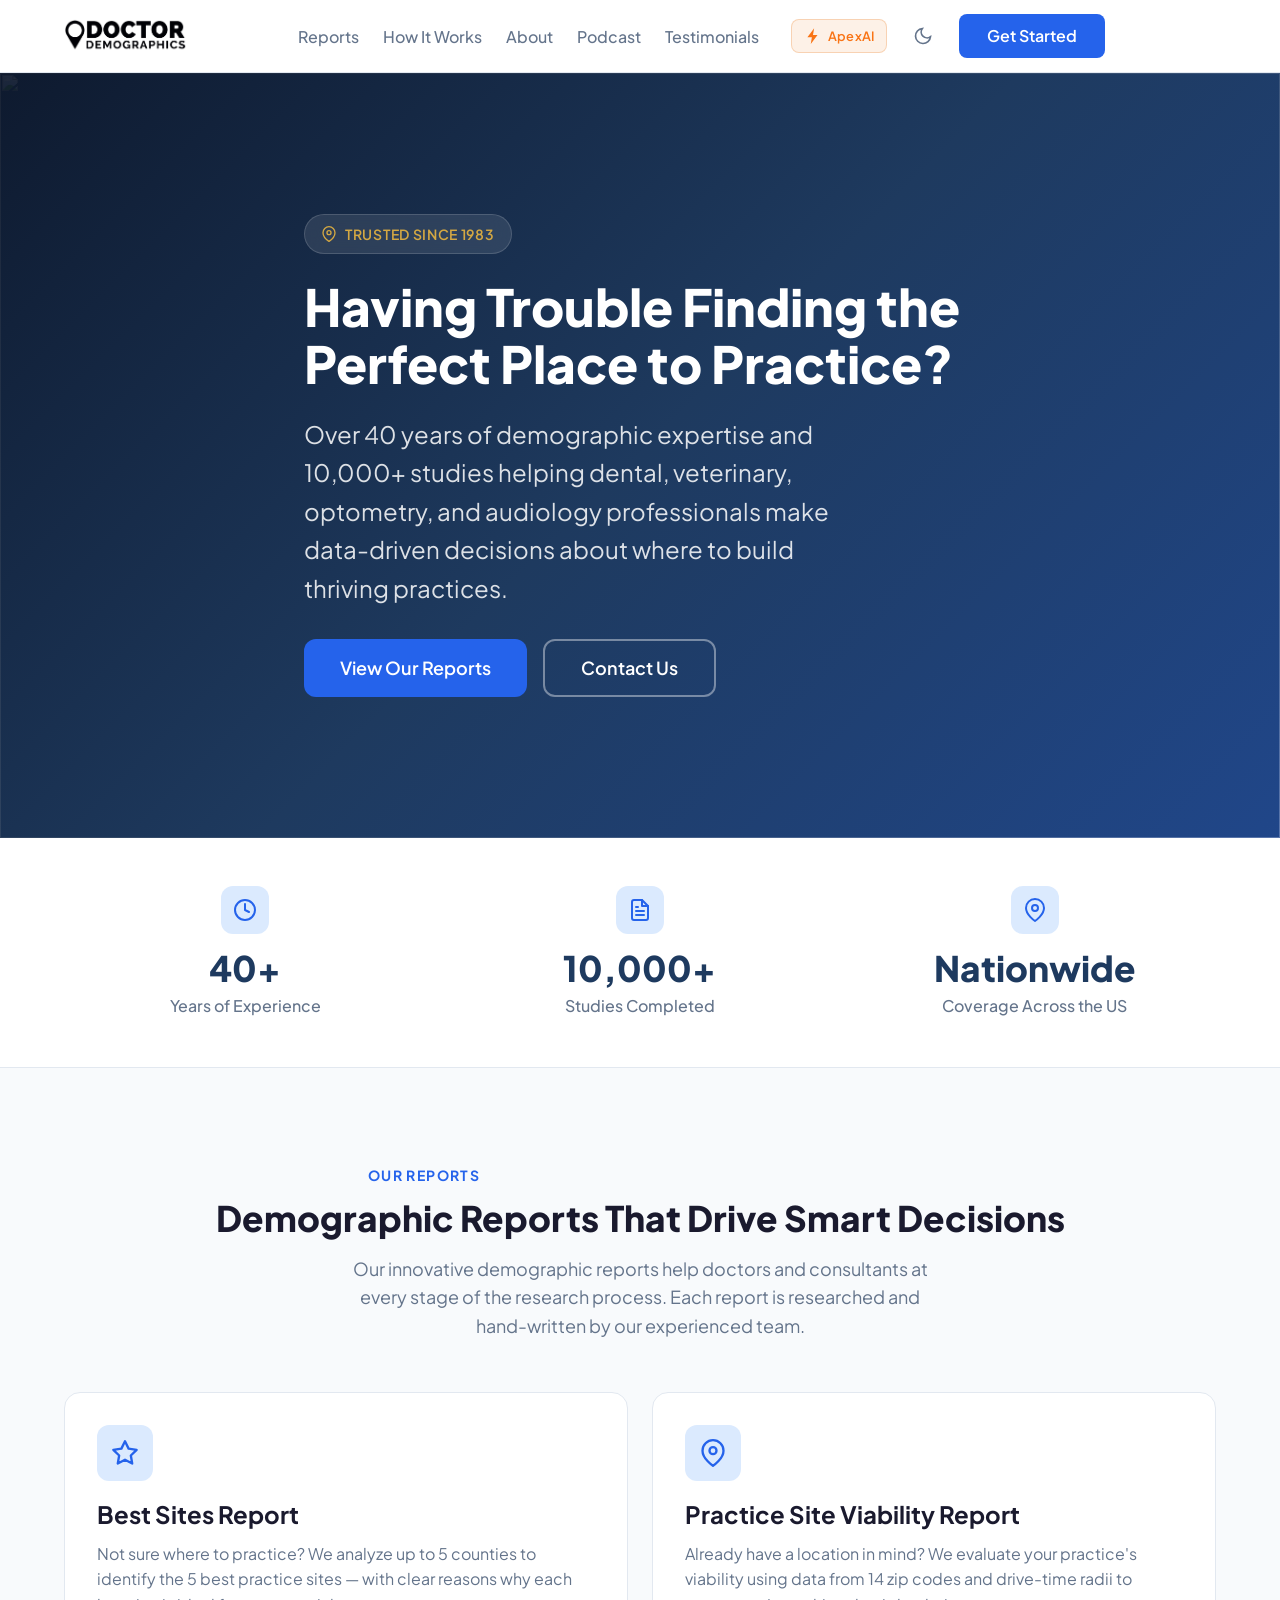
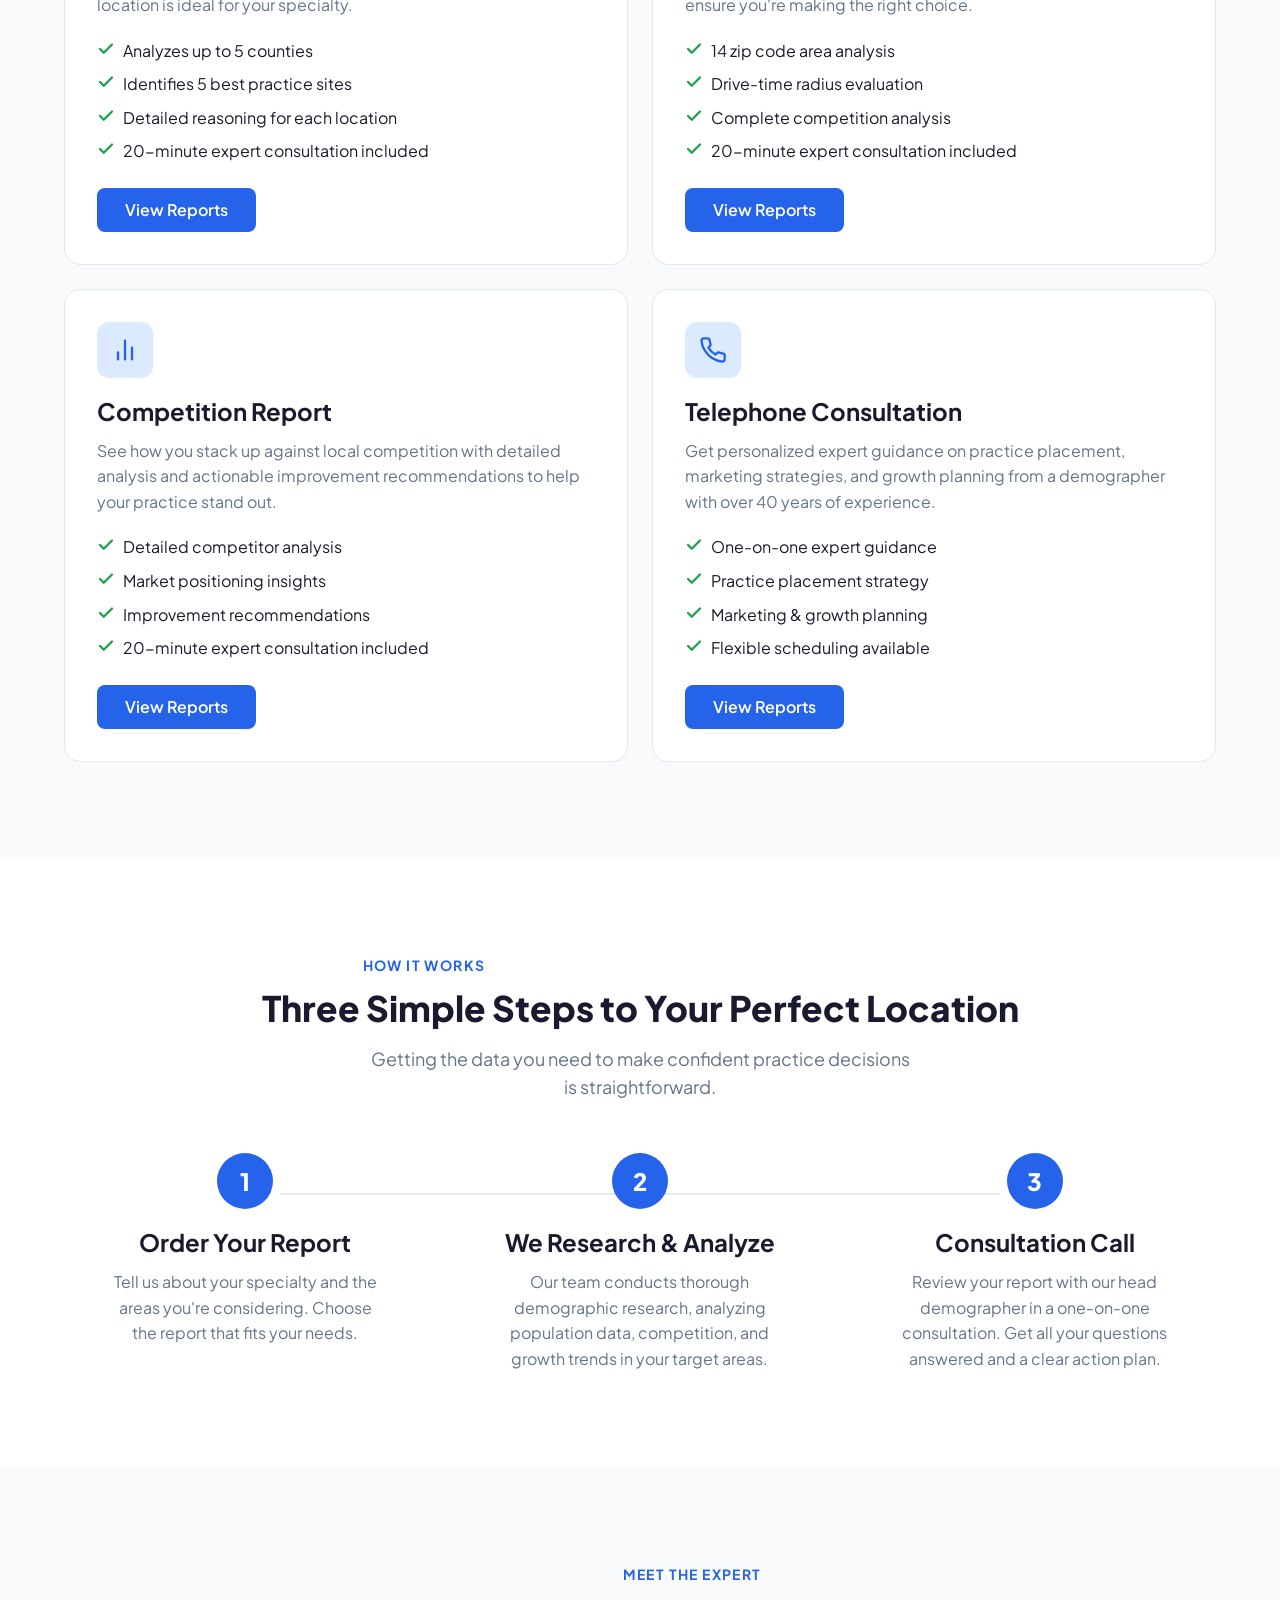
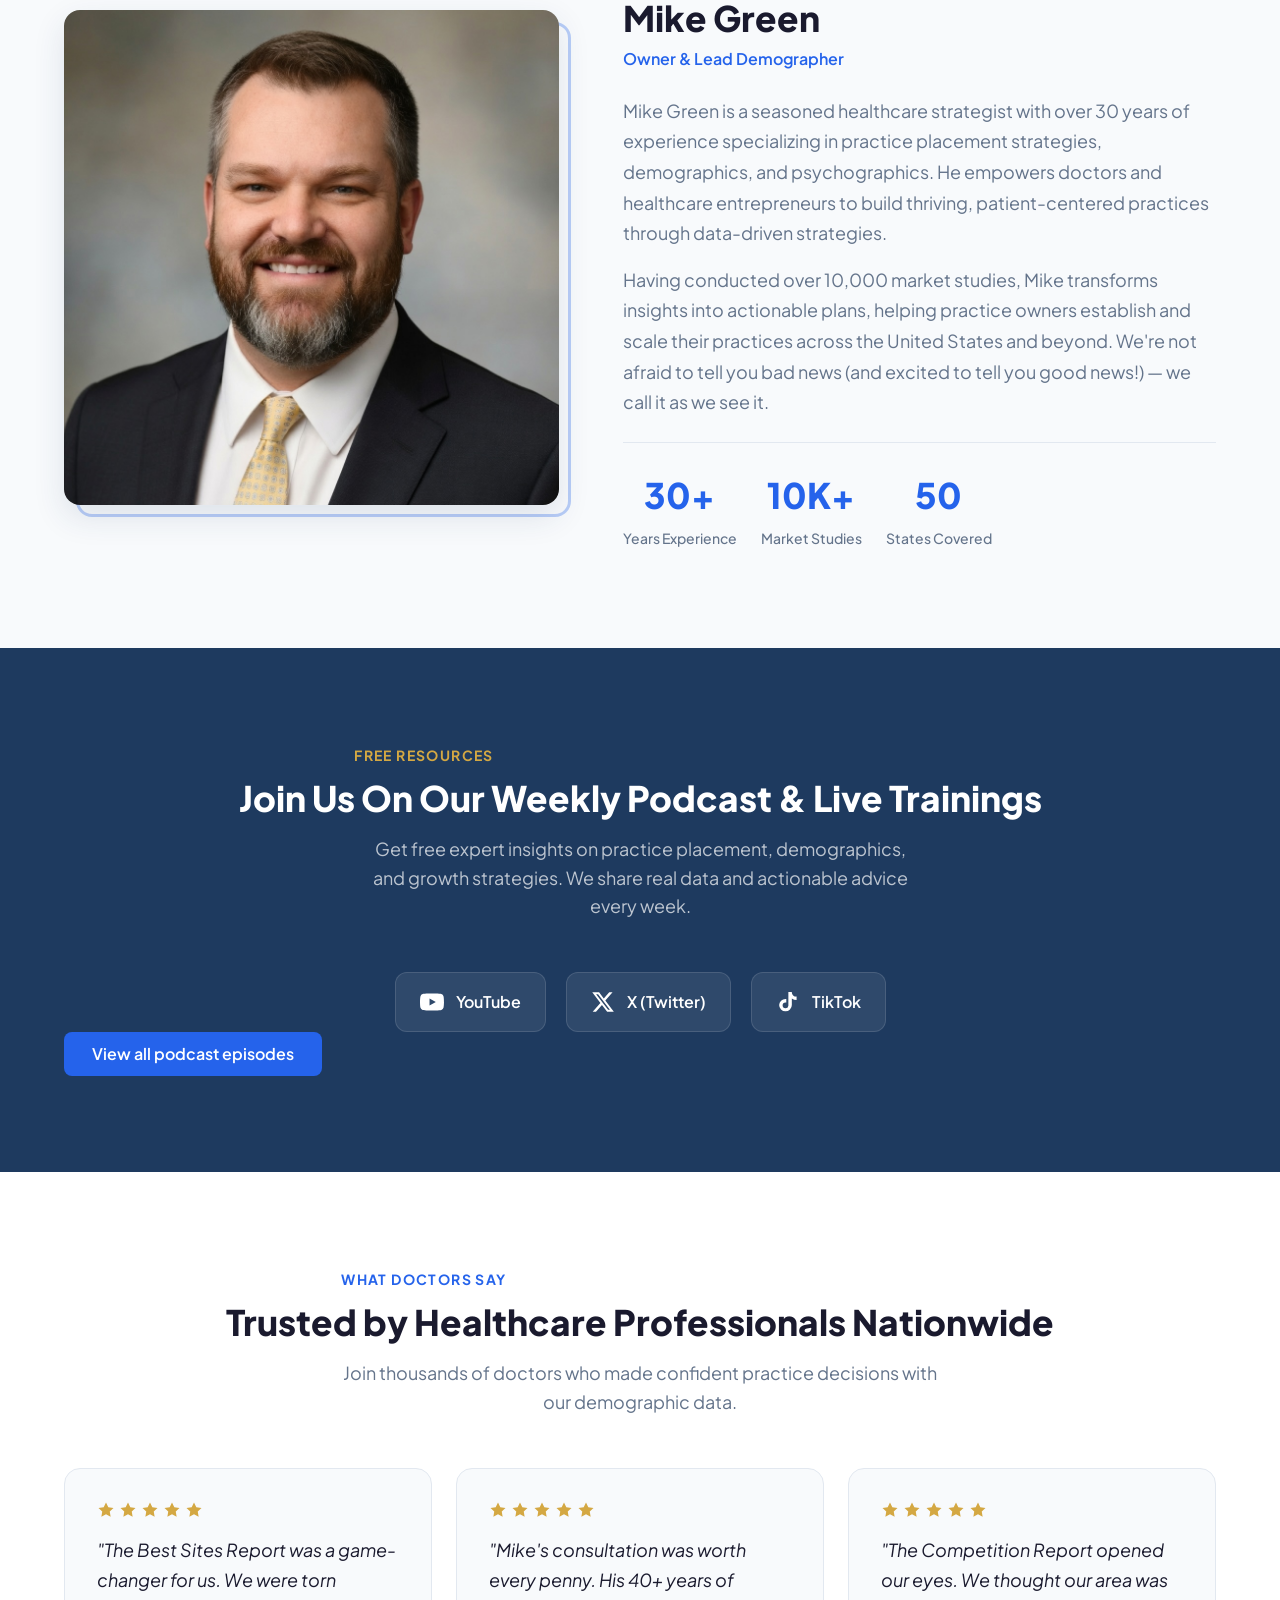
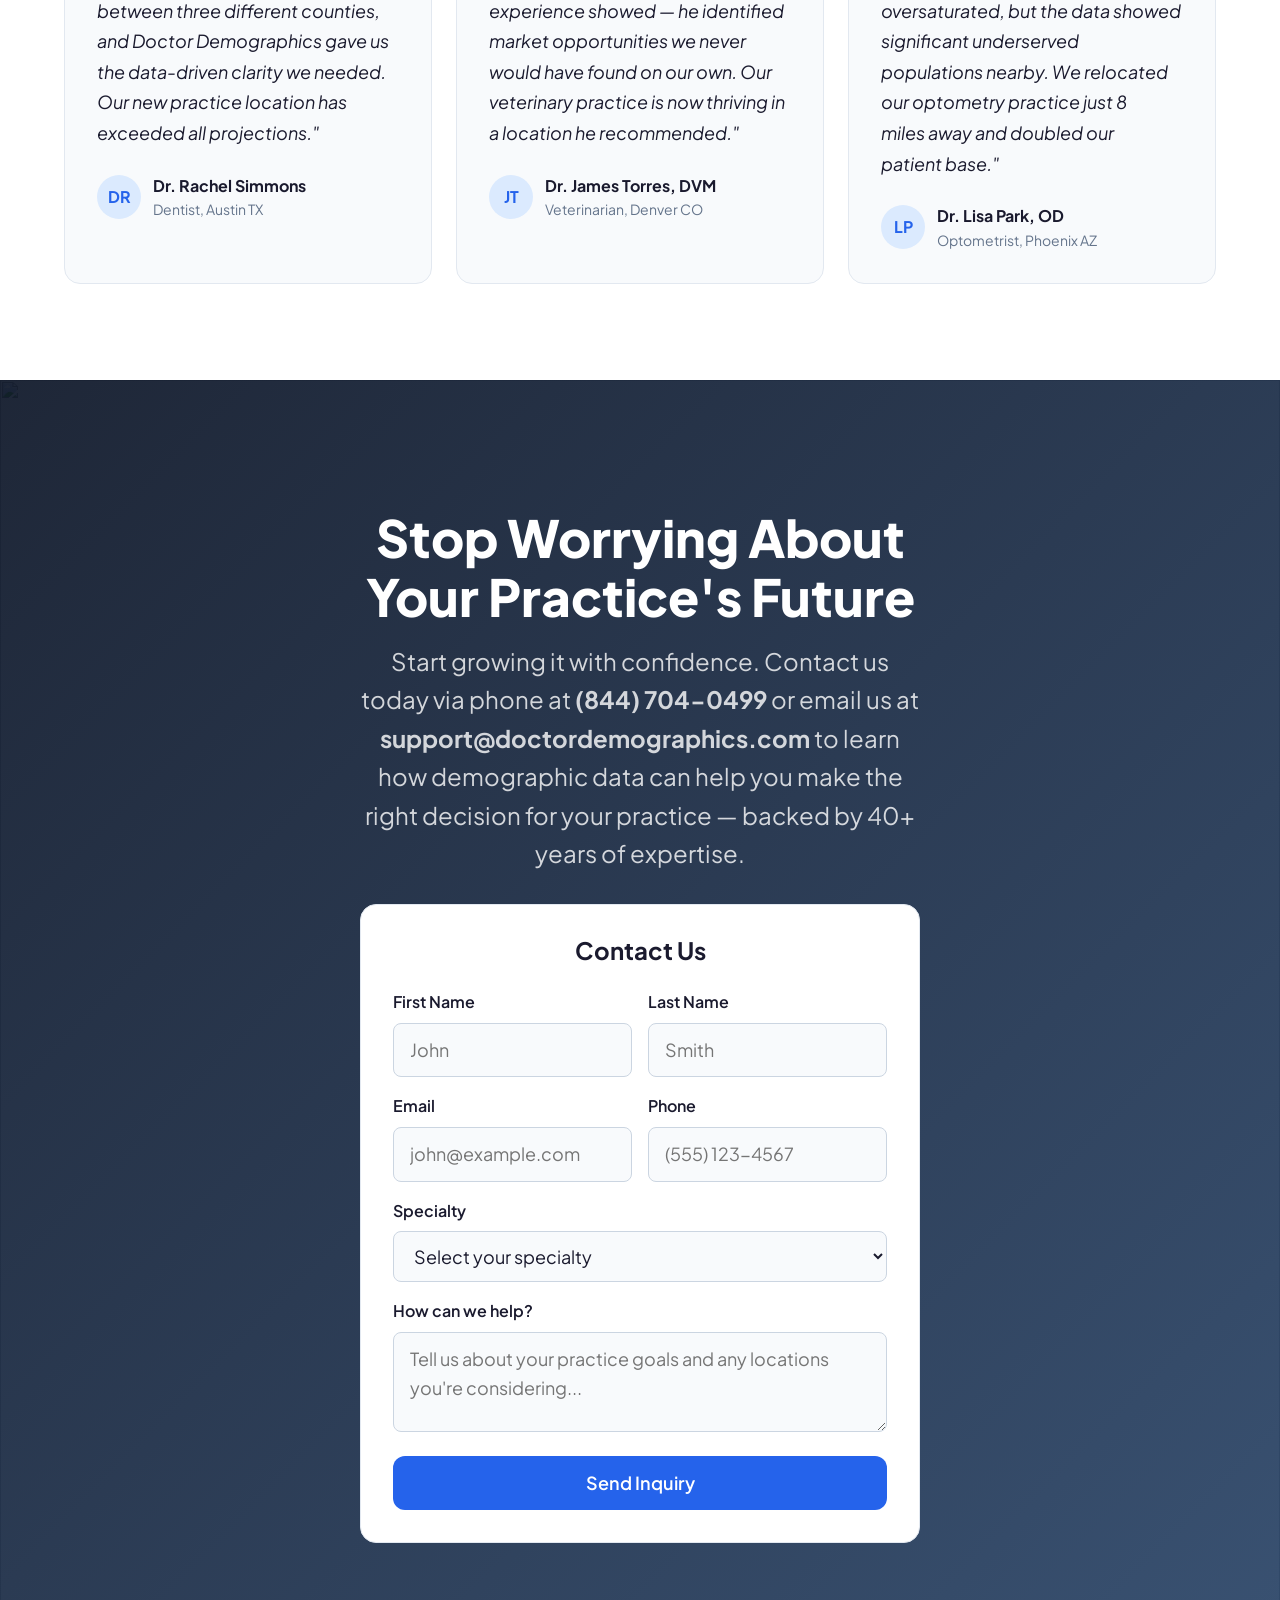
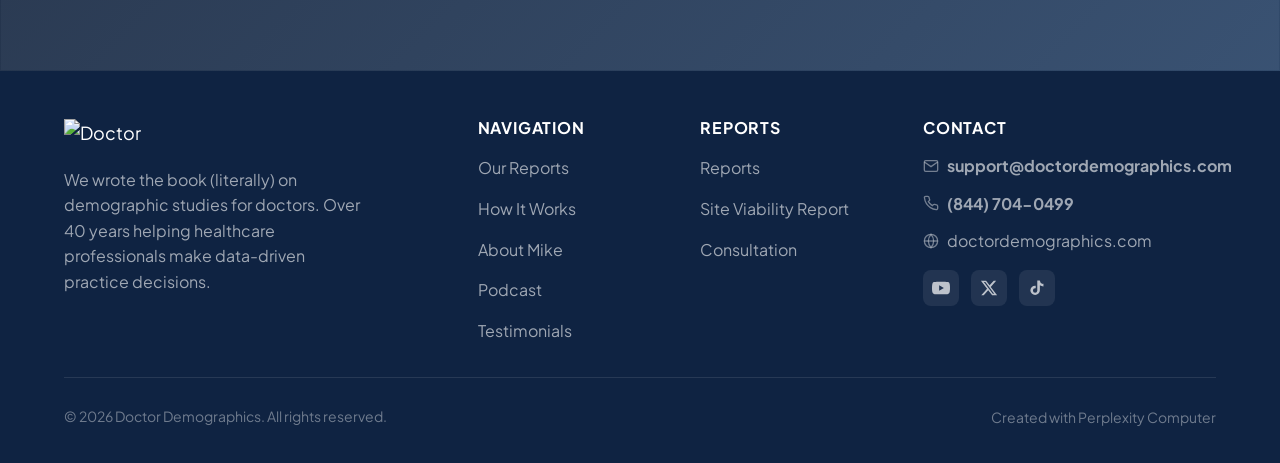
==== commit 4758a0db: "LIWC revert: On the homepage only (index.html), add a small line at the v" ====
--- a/index.html
+++ b/index.html
@@ -44,7 +44,7 @@
 <div class="container header__inner">
 <a aria-label="Doctor Demographics — Home" class="header__logo" href="#">
 <img alt="Doctor Demographics" class="logo-light" height="53" src="./assets/dd-logo-black.png" width="180"/>
-<img alt="Doctor Demographics" class="logo-dark" height="53" src="https://jifdopnikyknetsakqfc.supabase.co/storage/v1/object/sign/onboarding-edit-attachments/staging/631e4c61-e753-4ee9-a005-e97fa1da503c/1784828796999-DD_WHITE.png?token=eyJraWQiOiJzdG9yYWdlLXVybC1zaWduaW5nLWtleV9kZjAwZWY5ZS1mYzEyLTQyNGMtYmYxYS01Mjg2OWNhN2NmOTkiLCJhbGciOiJIUzI1NiJ9.[base64].IeKDOD7MGT46aeo5rEd9dSx6Rgxa4mc8EIFR2x06Qs4" width="180"/>
+<img alt="Doctor Demographics" class="logo-dark" height="53" src="https://jifdopnikyknetsakqfc.supabase.co/storage/v1/object/sign/onboarding-edit-attachments/staging/631e4c61-e753-4ee9-a005-e97fa1da503c/1784828796999-DD_WHITE.png?token=eyJraWQiOiJzdG9yYWdlLXVybC1zaWduaW5nLWtleV9kZjAwZWY5ZS1mYzEyLTQyNGMtYmYxYS01Mjg2OWNhN2NmOTkiLCJhbGciOiJIUzI1NiJ9.[base64].IeKDOD7MGT46aeo5rEd9dSx6Rgxa4mc8EIFR2x06Qs4" width="180"/>
 </a>
 <nav aria-label="Main navigation" class="header__nav">
 <ul class="header__links" role="list">
@@ -418,7 +418,7 @@
 <div class="container">
 <div class="footer__grid">
 <div class="footer__brand">
-<img alt="Doctor Demographics" height="47" src="https://jifdopnikyknetsakqfc.supabase.co/storage/v1/object/sign/onboarding-edit-attachments/staging/631e4c61-e753-4ee9-a005-e97fa1da503c/1784828796999-DD_WHITE.png?token=eyJraWQiOiJzdG9yYWdlLXVybC1zaWduaW5nLWtleV9kZjAwZWY5ZS1mYzEyLTQyNGMtYmYxYS01Mjg2OWNhN2NmOTkiLCJhbGciOiJIUzI1NiJ9.[base64].IeKDOD7MGT46aeo5rEd9dSx6Rgxa4mc8EIFR2x06Qs4" width="160"/>
+<img alt="Doctor Demographics" height="47" src="https://jifdopnikyknetsakqfc.supabase.co/storage/v1/object/sign/onboarding-edit-attachments/staging/631e4c61-e753-4ee9-a005-e97fa1da503c/1784828796999-DD_WHITE.png?token=eyJraWQiOiJzdG9yYWdlLXVybC1zaWduaW5nLWtleV9kZjAwZWY5ZS1mYzEyLTQyNGMtYmYxYS01Mjg2OWNhN2NmOTkiLCJhbGciOiJIUzI1NiJ9.[base64].IeKDOD7MGT46aeo5rEd9dSx6Rgxa4mc8EIFR2x06Qs4" width="160"/>
 <p class="footer__desc">We wrote the book (literally) on demographic studies for doctors. Over 40 years helping healthcare professionals make data-driven practice decisions.</p>
 </div>
 <div>
@@ -473,7 +473,6 @@
 <a href="https://www.perplexity.ai/computer" rel="noopener noreferrer" target="_blank">Created with Perplexity Computer</a>
 </div>
 </div>
-<p class="footer__pipeline-test">AWS pipeline test</p>
 </div>
 </footer>
 <script defer="" src="./app.js"></script>
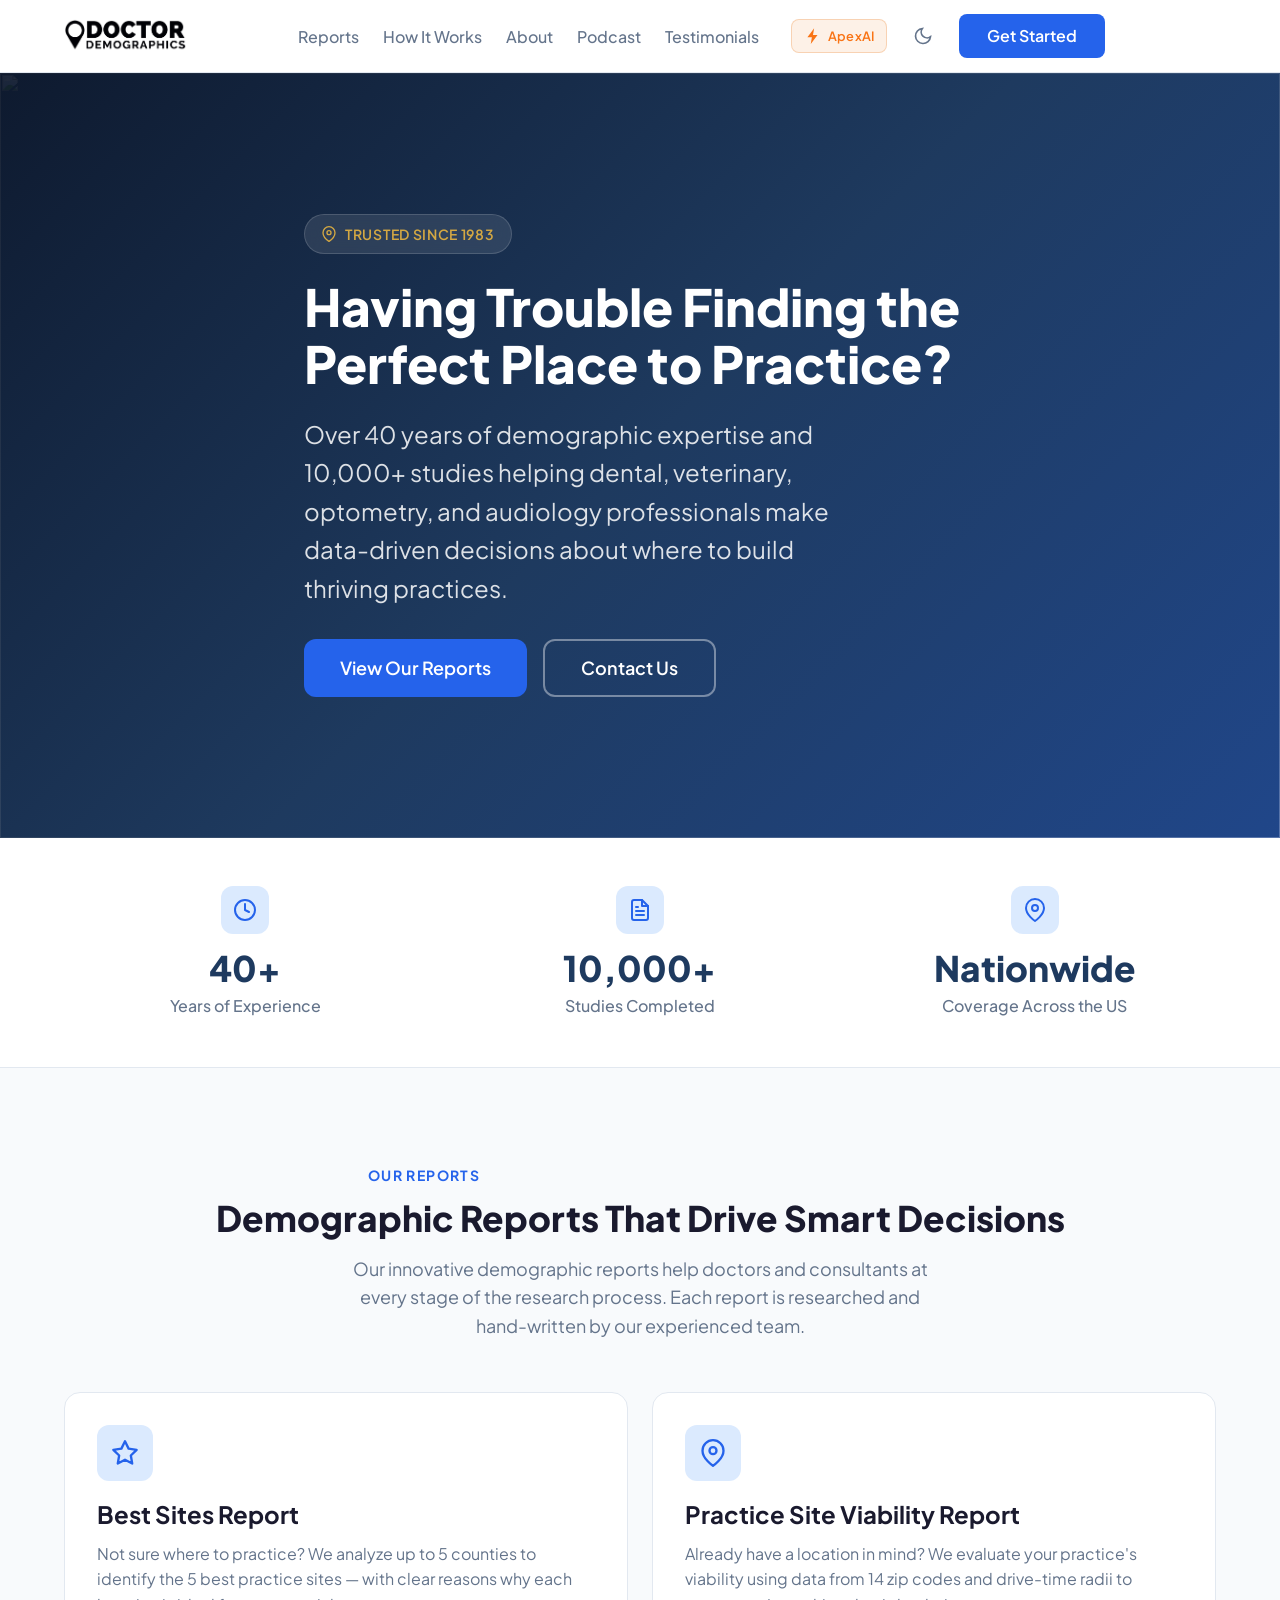
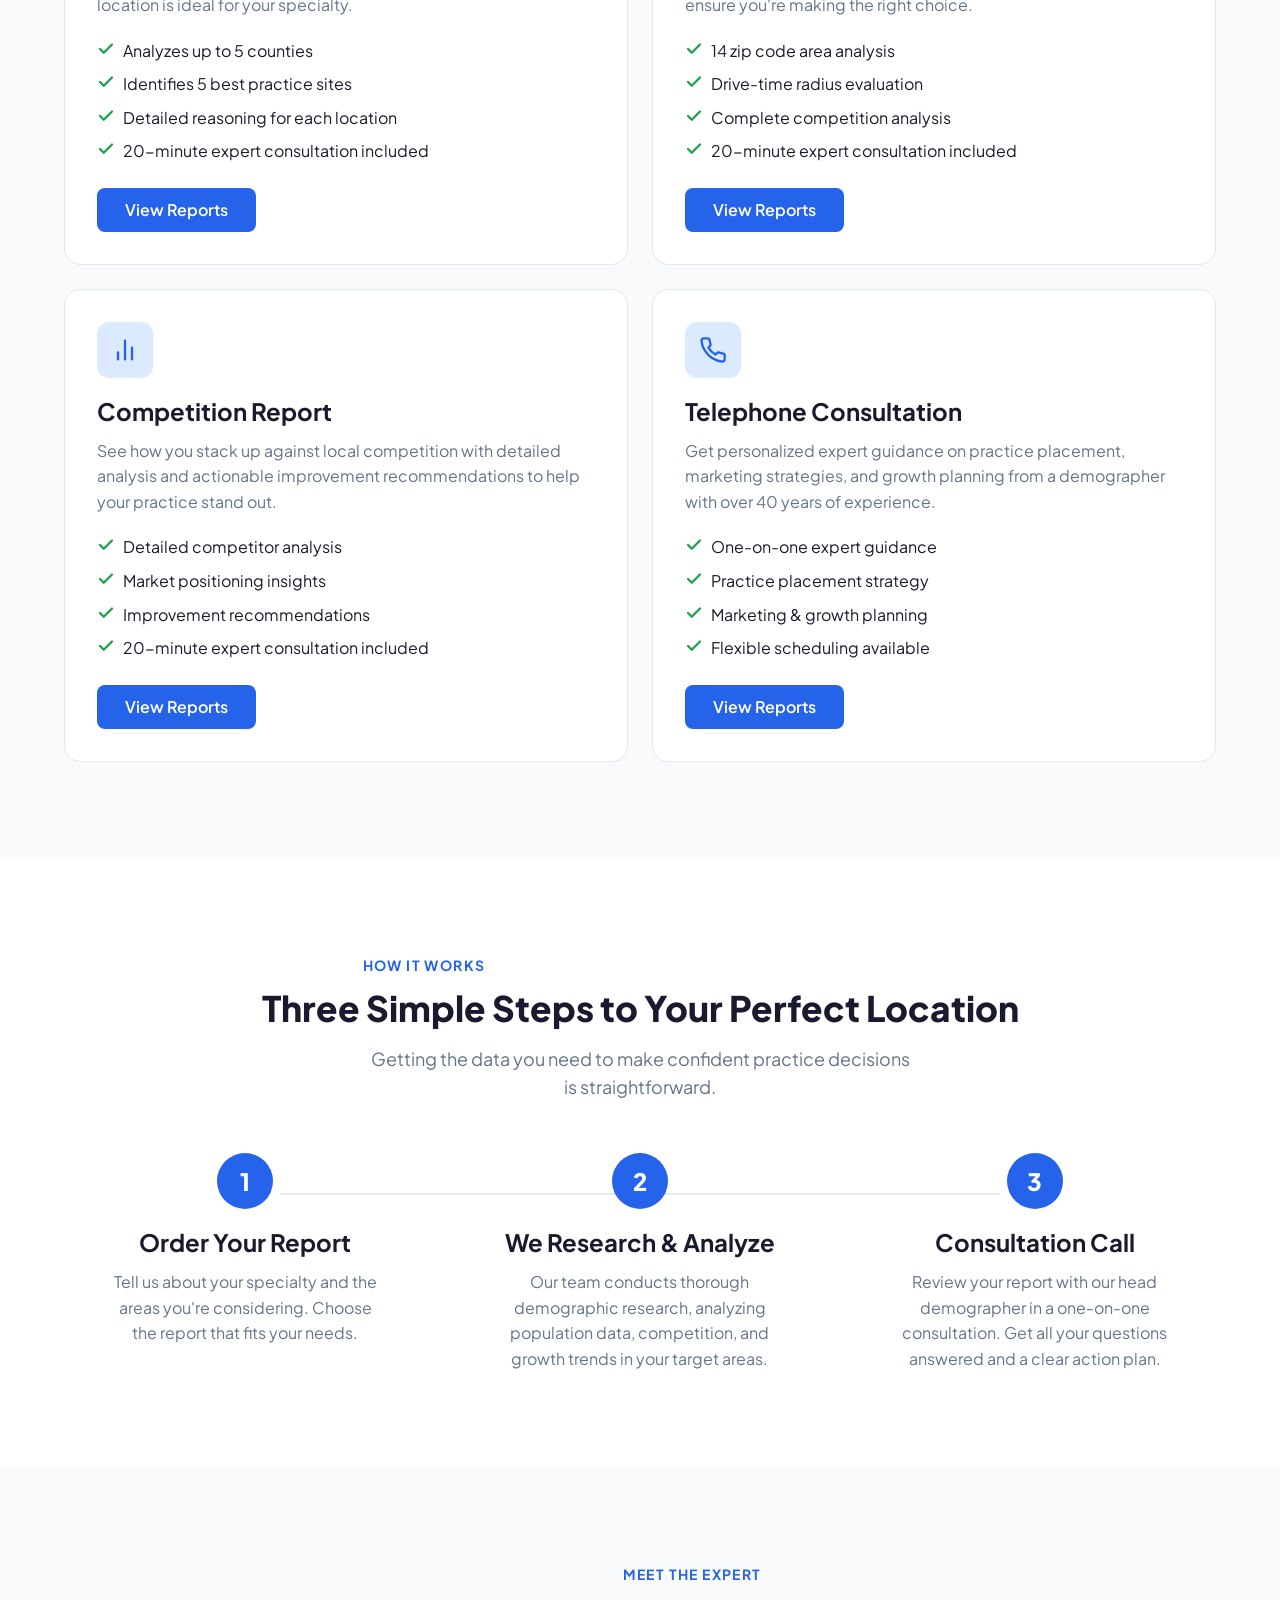
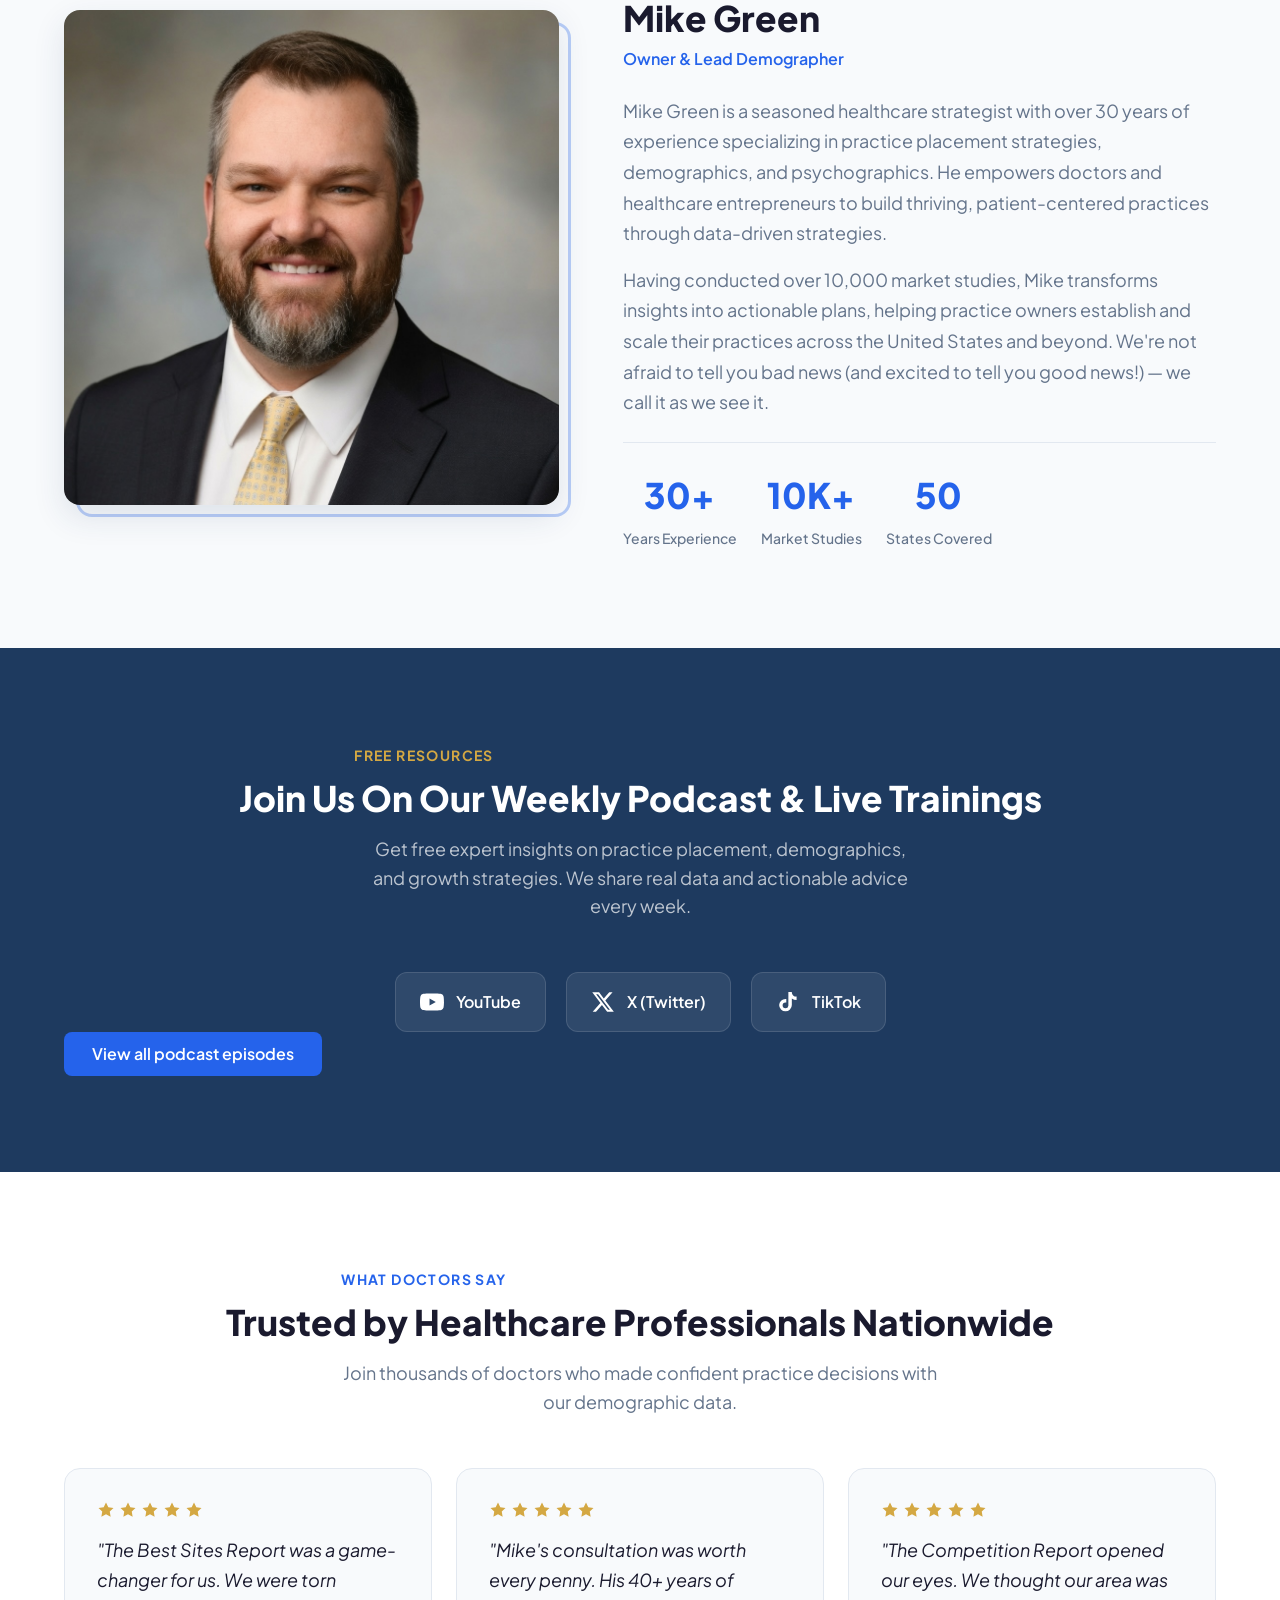
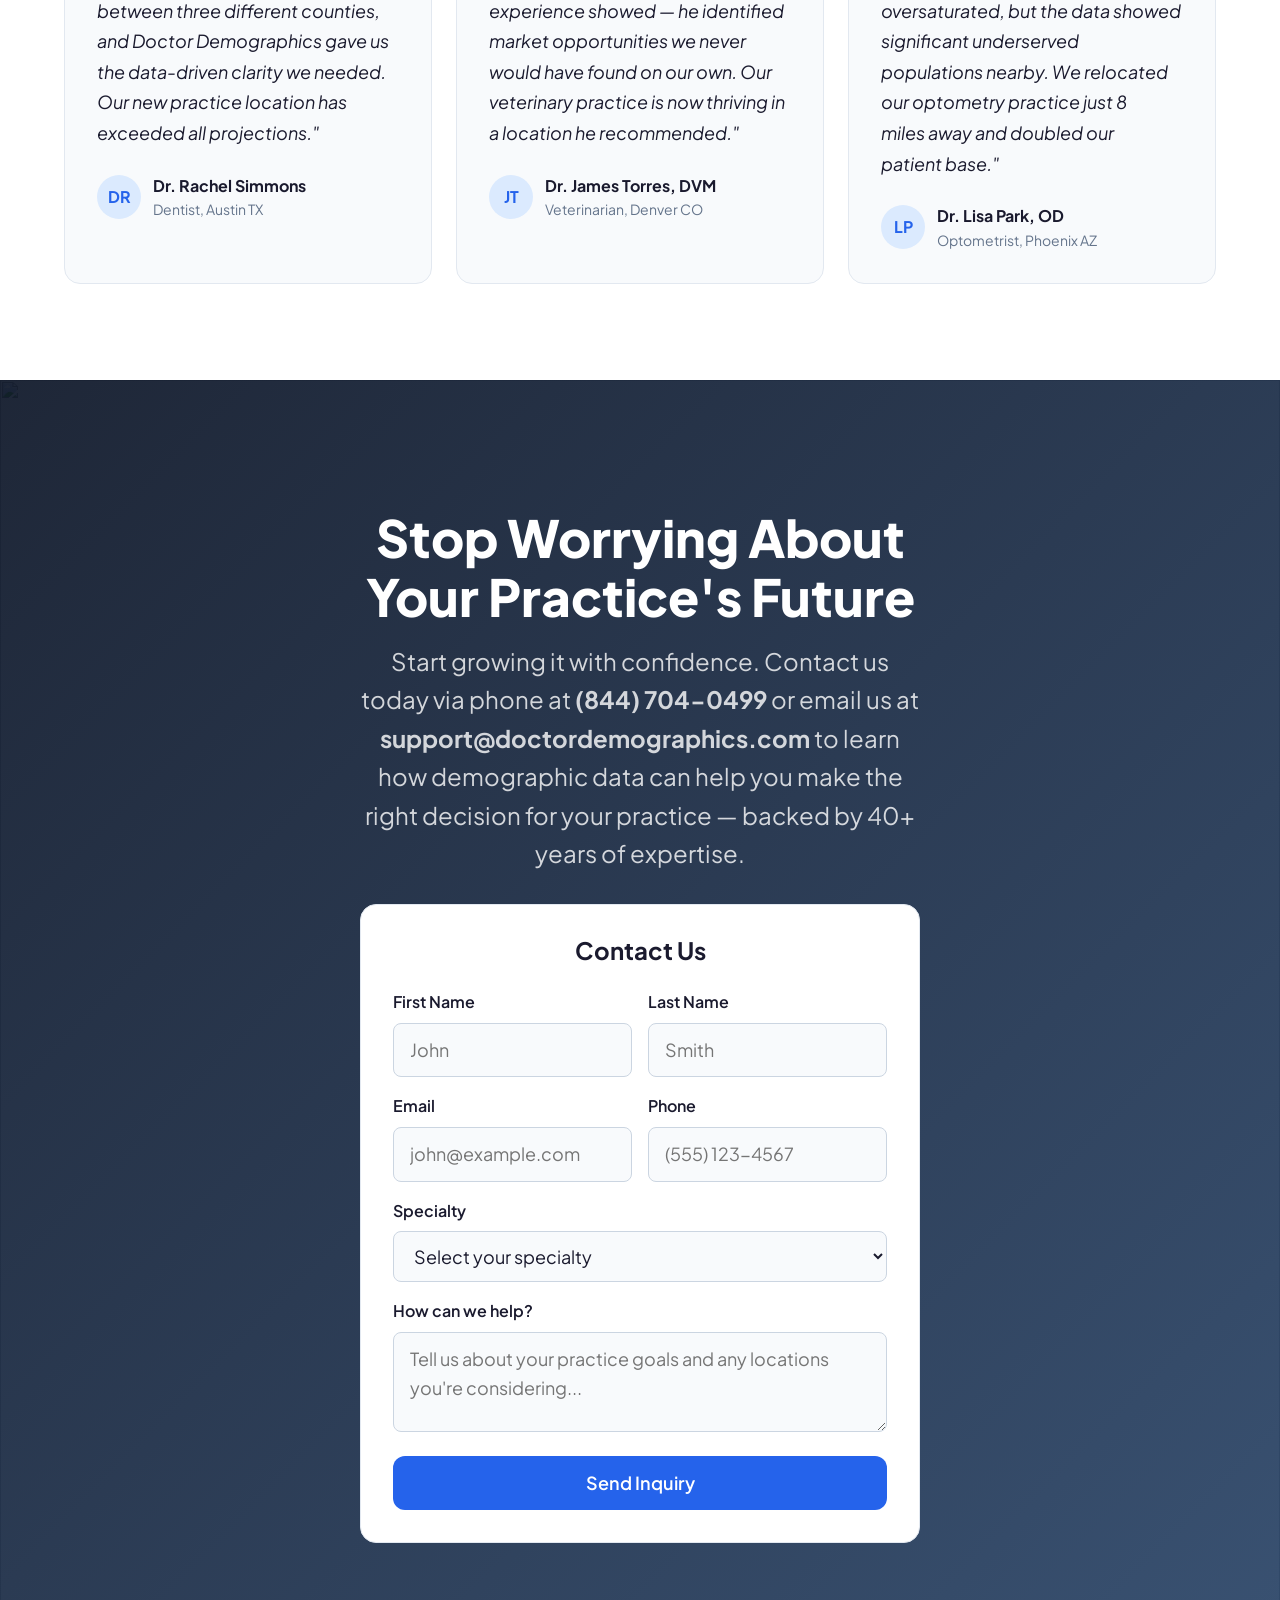
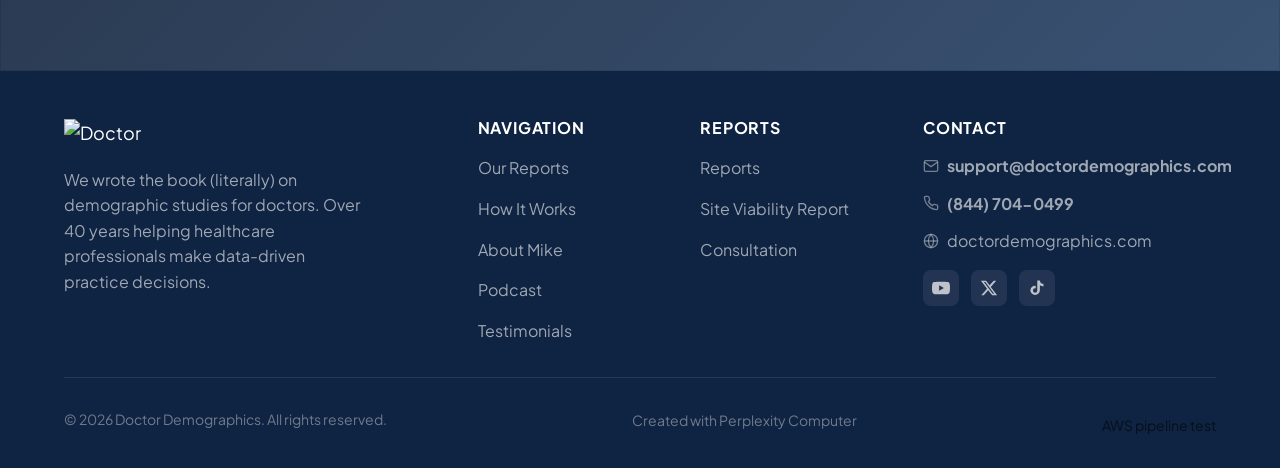
==== commit 855c67b0: "LIWC: Add a line at the very bottom of the footer that says: AWS p" ====
--- a/index.html
+++ b/index.html
@@ -44,7 +44,7 @@
 <div class="container header__inner">
 <a aria-label="Doctor Demographics — Home" class="header__logo" href="#">
 <img alt="Doctor Demographics" class="logo-light" height="53" src="./assets/dd-logo-black.png" width="180"/>
-<img alt="Doctor Demographics" class="logo-dark" height="53" src="https://jifdopnikyknetsakqfc.supabase.co/storage/v1/object/sign/onboarding-edit-attachments/staging/631e4c61-e753-4ee9-a005-e97fa1da503c/1784828796999-DD_WHITE.png?token=eyJraWQiOiJzdG9yYWdlLXVybC1zaWduaW5nLWtleV9kZjAwZWY5ZS1mYzEyLTQyNGMtYmYxYS01Mjg2OWNhN2NmOTkiLCJhbGciOiJIUzI1NiJ9.[base64].IeKDOD7MGT46aeo5rEd9dSx6Rgxa4mc8EIFR2x06Qs4" width="180"/>
+<img alt="Doctor Demographics" class="logo-dark" height="53" src="https://jifdopnikyknetsakqfc.supabase.co/storage/v1/object/sign/onboarding-edit-attachments/staging/631e4c61-e753-4ee9-a005-e97fa1da503c/1784828796999-DD_WHITE.png?token=eyJraWQiOiJzdG9yYWdlLXVybC1zaWduaW5nLWtleV9kZjAwZWY5ZS1mYzEyLTQyNGMtYmYxYS01Mjg2OWNhN2NmOTkiLCJhbGciOiJIUzI1NiJ9.[base64].IeKDOD7MGT46aeo5rEd9dSx6Rgxa4mc8EIFR2x06Qs4" width="180"/>
 </a>
 <nav aria-label="Main navigation" class="header__nav">
 <ul class="header__links" role="list">
@@ -472,7 +472,7 @@
 <div class="footer__attribution">
 <a href="https://www.perplexity.ai/computer" rel="noopener noreferrer" target="_blank">Created with Perplexity Computer</a>
 </div>
-</div>
+<p style="margin-top: 12px; font-size: 0.875rem; color: var(--color-text-secondary, rgba(0,0,0,0.6));">AWS pipeline test</p>
 </div>
 </footer>
 <script defer="" src="./app.js"></script>
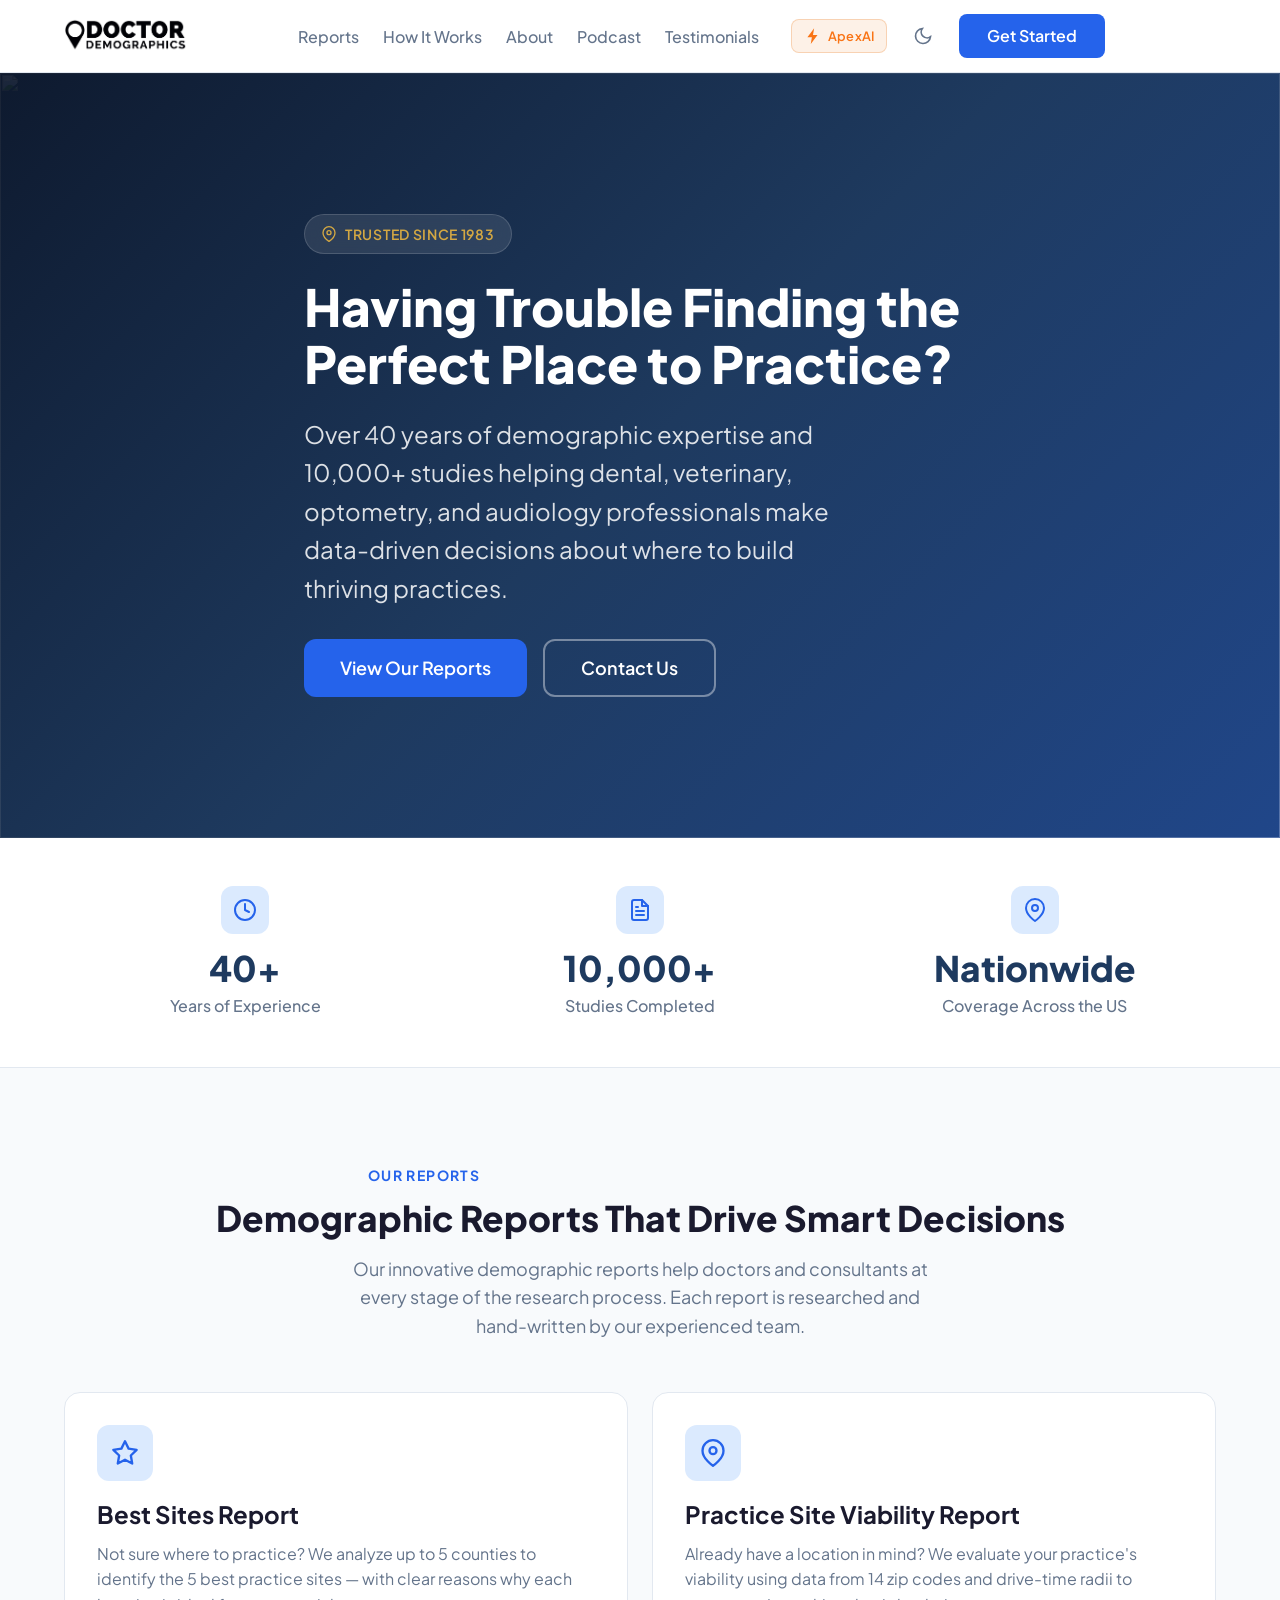
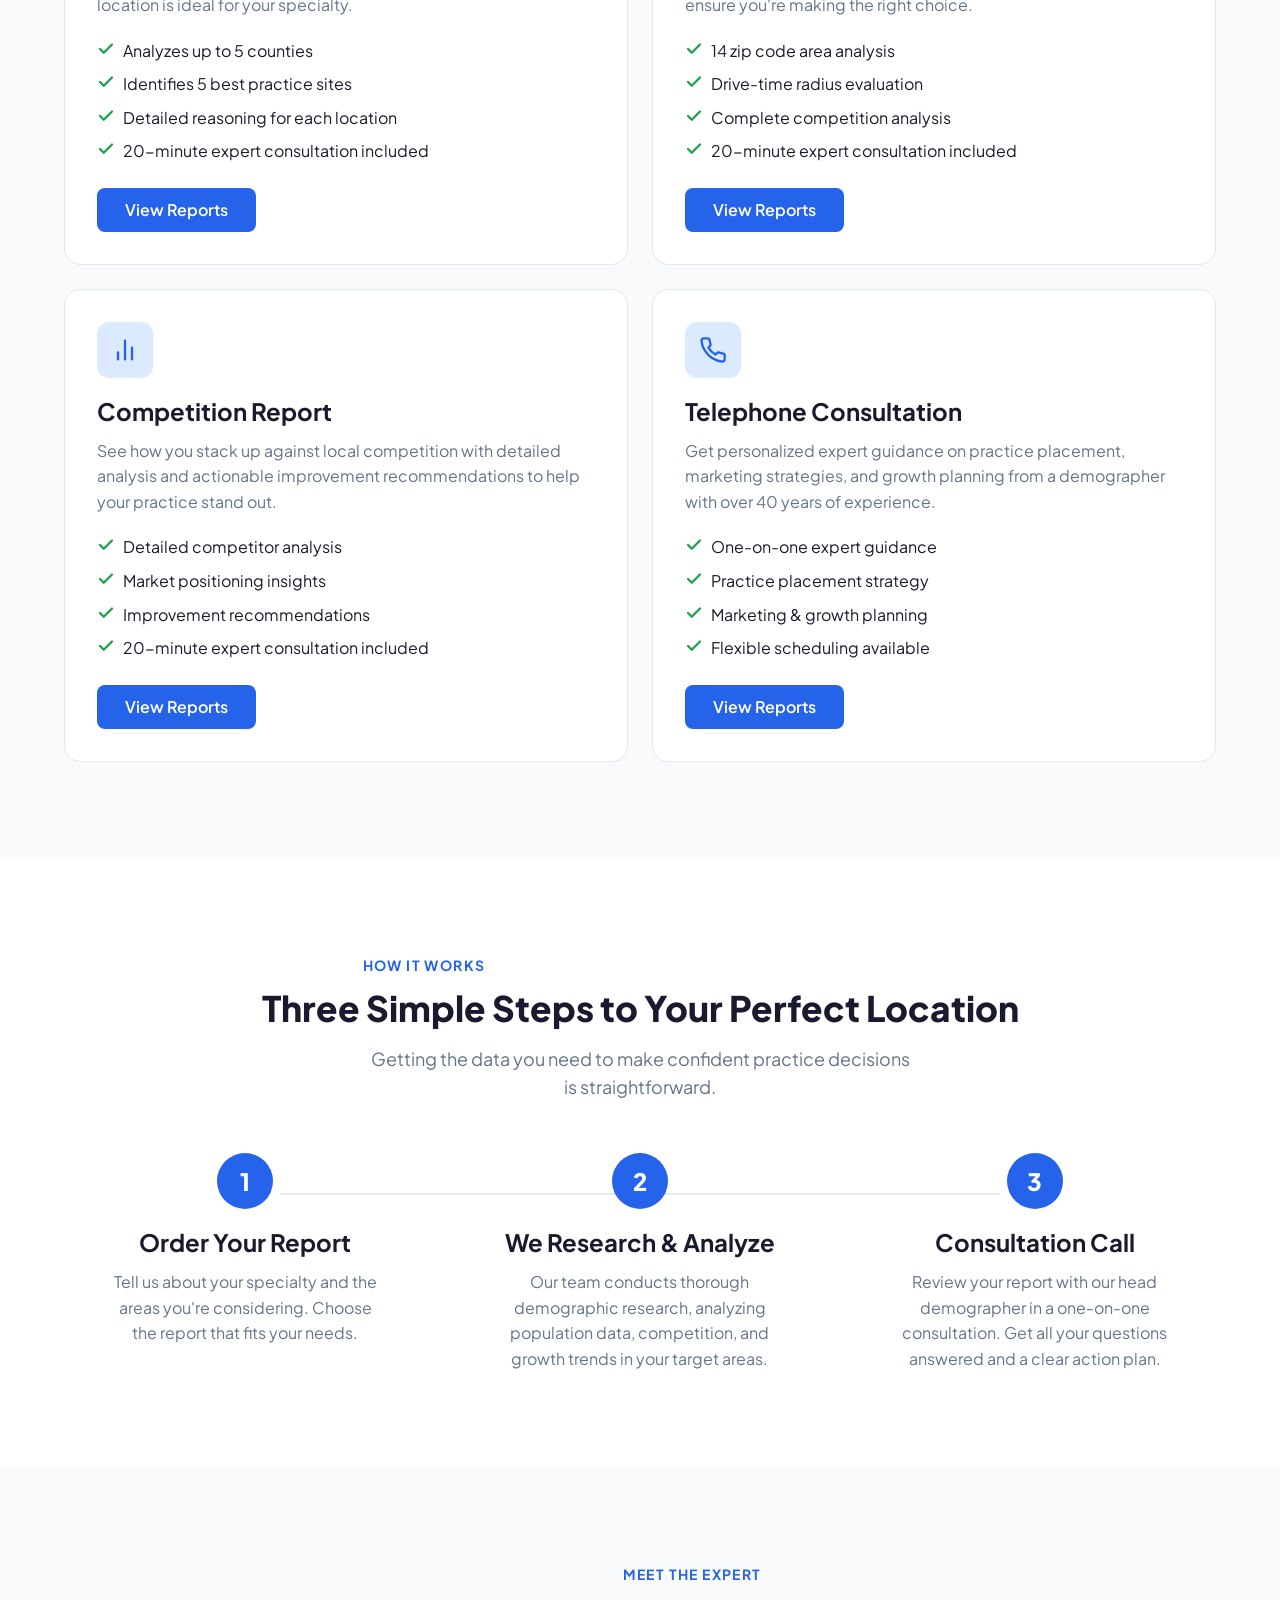
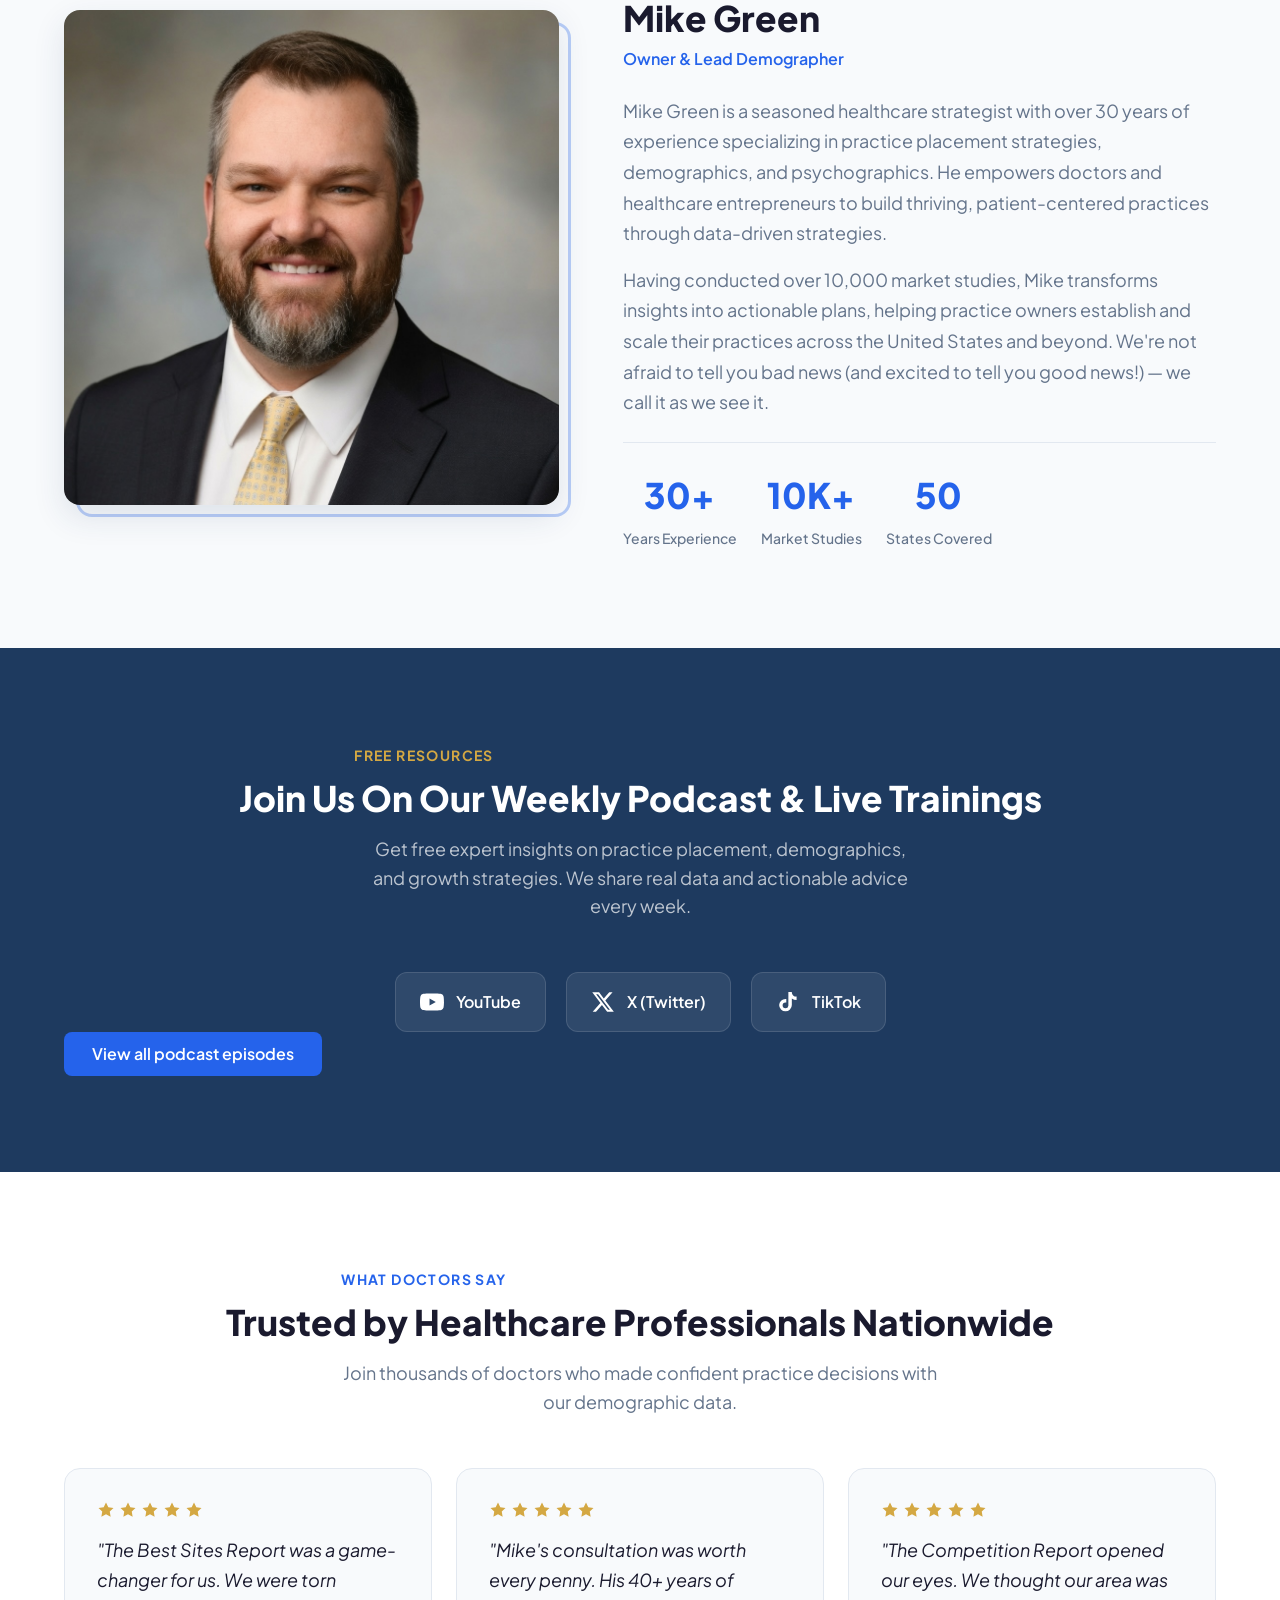
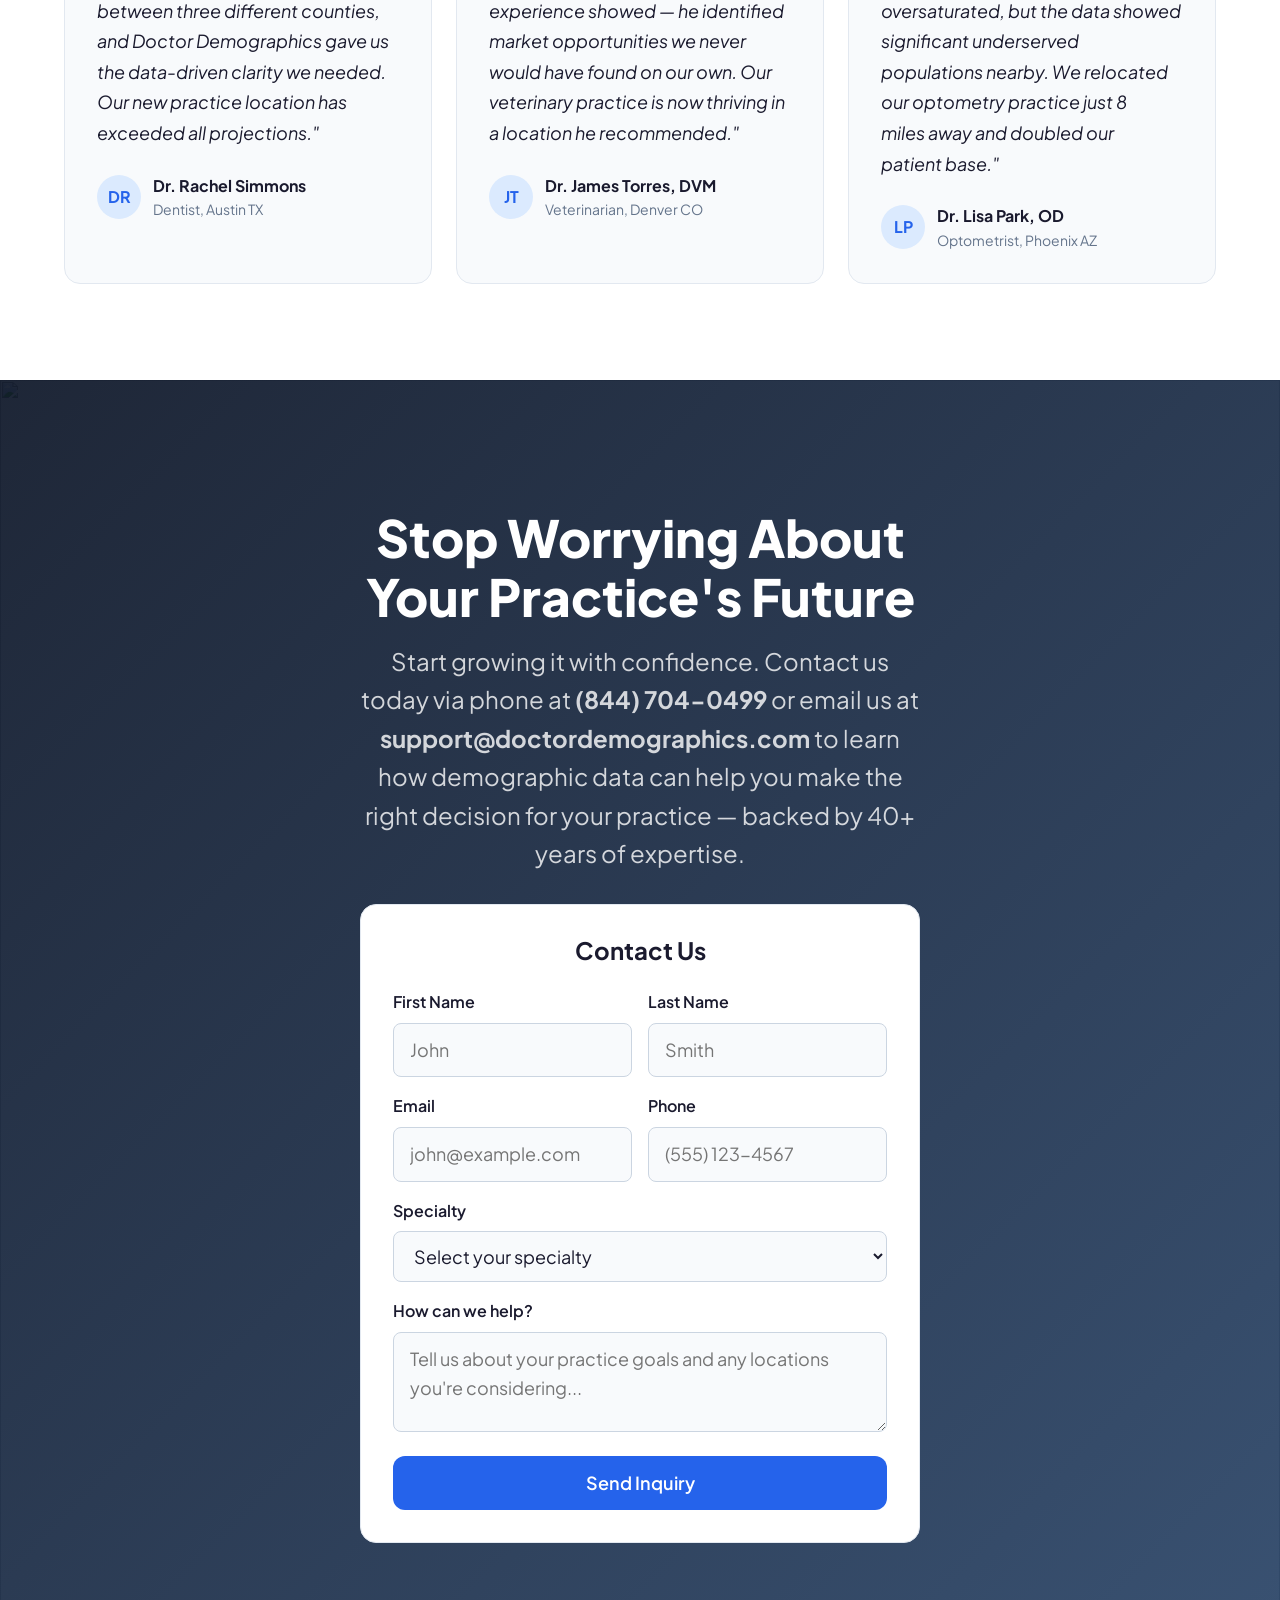
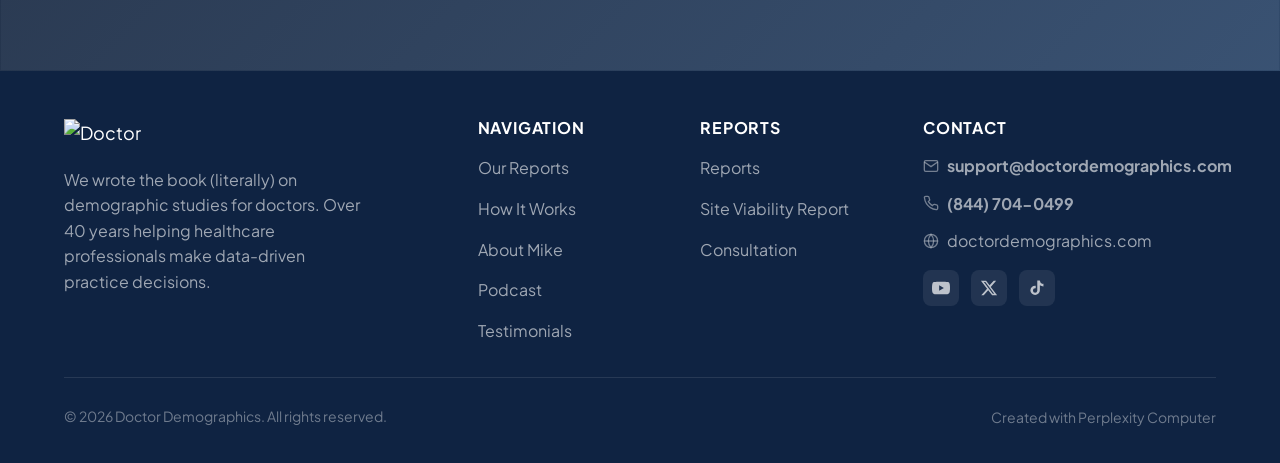
==== commit 4af76d82: "LIWC revert: Add a line at the very bottom of the footer that says: AWS p" ====
--- a/index.html
+++ b/index.html
@@ -44,7 +44,7 @@
 <div class="container header__inner">
 <a aria-label="Doctor Demographics — Home" class="header__logo" href="#">
 <img alt="Doctor Demographics" class="logo-light" height="53" src="./assets/dd-logo-black.png" width="180"/>
-<img alt="Doctor Demographics" class="logo-dark" height="53" src="https://jifdopnikyknetsakqfc.supabase.co/storage/v1/object/sign/onboarding-edit-attachments/staging/631e4c61-e753-4ee9-a005-e97fa1da503c/1784828796999-DD_WHITE.png?token=eyJraWQiOiJzdG9yYWdlLXVybC1zaWduaW5nLWtleV9kZjAwZWY5ZS1mYzEyLTQyNGMtYmYxYS01Mjg2OWNhN2NmOTkiLCJhbGciOiJIUzI1NiJ9.[base64].IeKDOD7MGT46aeo5rEd9dSx6Rgxa4mc8EIFR2x06Qs4" width="180"/>
+<img alt="Doctor Demographics" class="logo-dark" height="53" src="https://jifdopnikyknetsakqfc.supabase.co/storage/v1/object/sign/onboarding-edit-attachments/staging/631e4c61-e753-4ee9-a005-e97fa1da503c/1784828796999-DD_WHITE.png?token=eyJraWQiOiJzdG9yYWdlLXVybC1zaWduaW5nLWtleV9kZjAwZWY5ZS1mYzEyLTQyNGMtYmYxYS01Mjg2OWNhN2NmOTkiLCJhbGciOiJIUzI1NiJ9.[base64].IeKDOD7MGT46aeo5rEd9dSx6Rgxa4mc8EIFR2x06Qs4" width="180"/>
 </a>
 <nav aria-label="Main navigation" class="header__nav">
 <ul class="header__links" role="list">
@@ -472,7 +472,7 @@
 <div class="footer__attribution">
 <a href="https://www.perplexity.ai/computer" rel="noopener noreferrer" target="_blank">Created with Perplexity Computer</a>
 </div>
-<p style="margin-top: 12px; font-size: 0.875rem; color: var(--color-text-secondary, rgba(0,0,0,0.6));">AWS pipeline test</p>
+</div>
 </div>
 </footer>
 <script defer="" src="./app.js"></script>
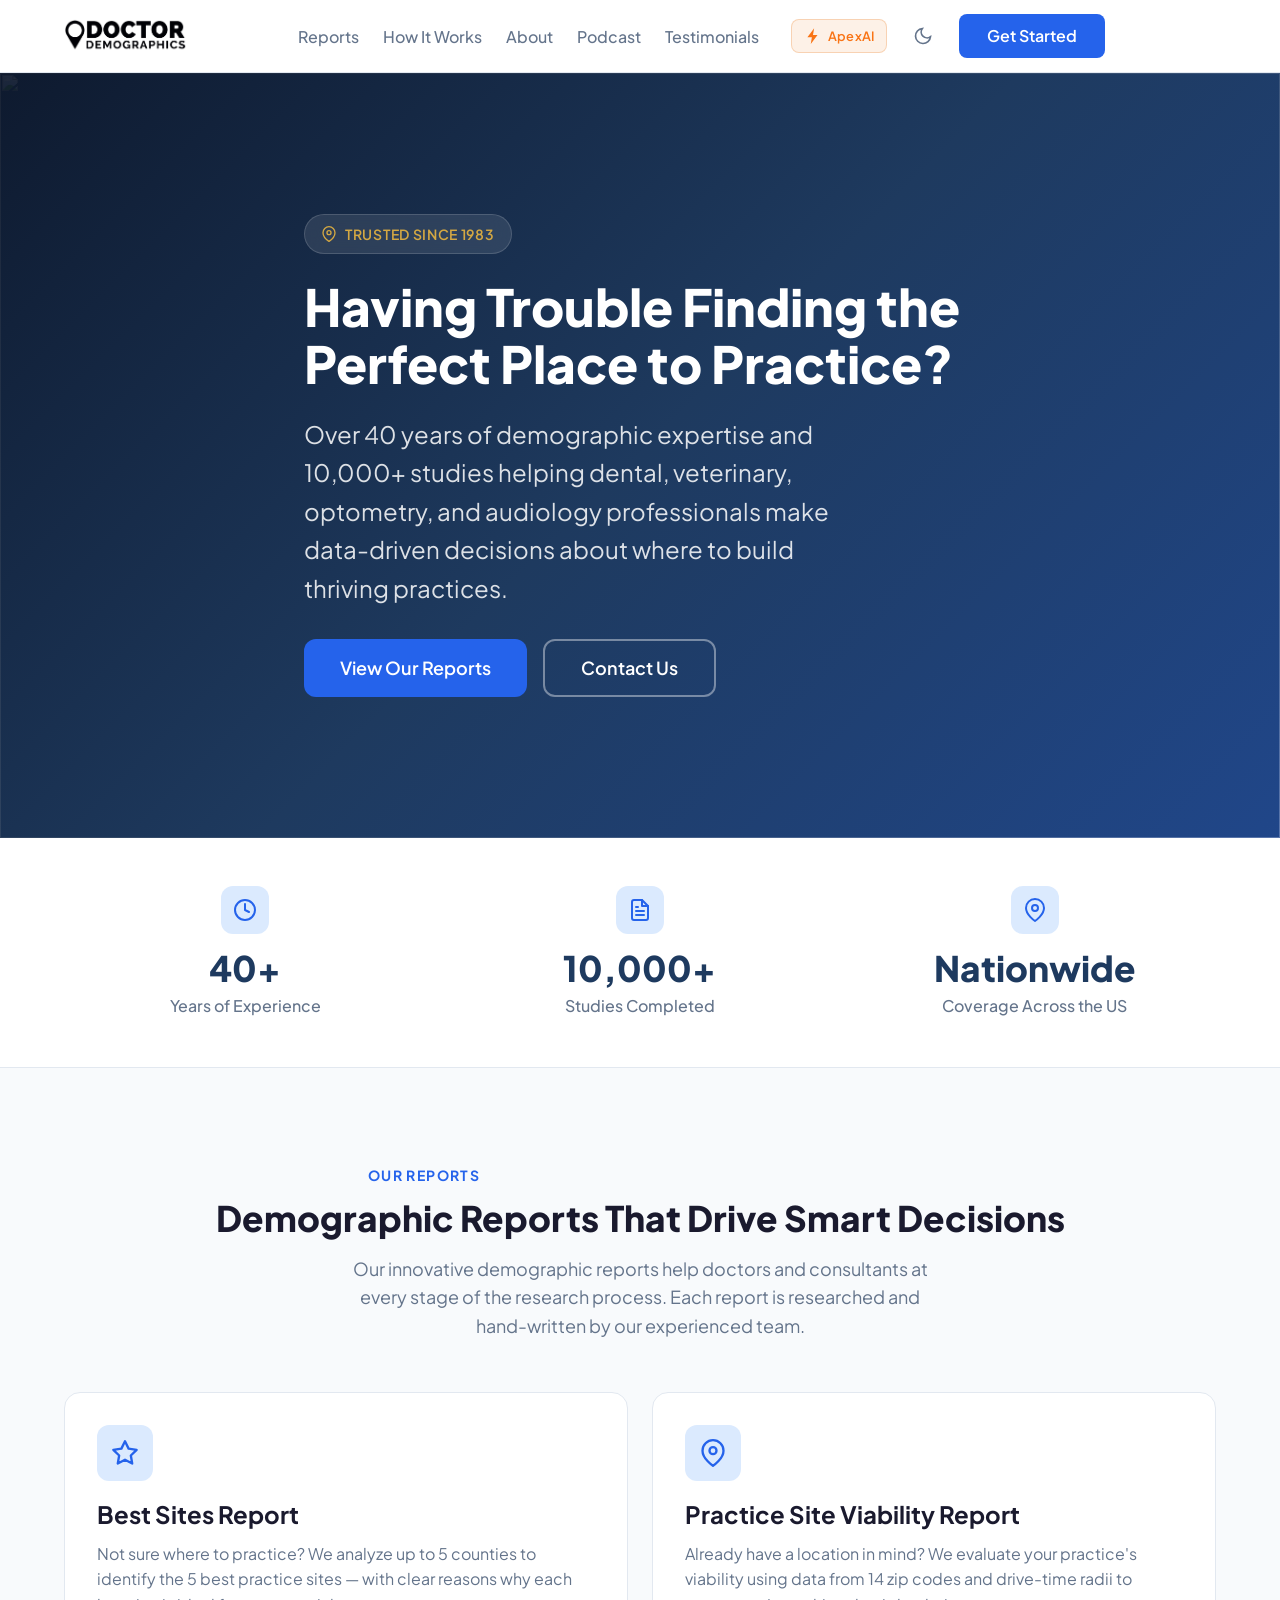
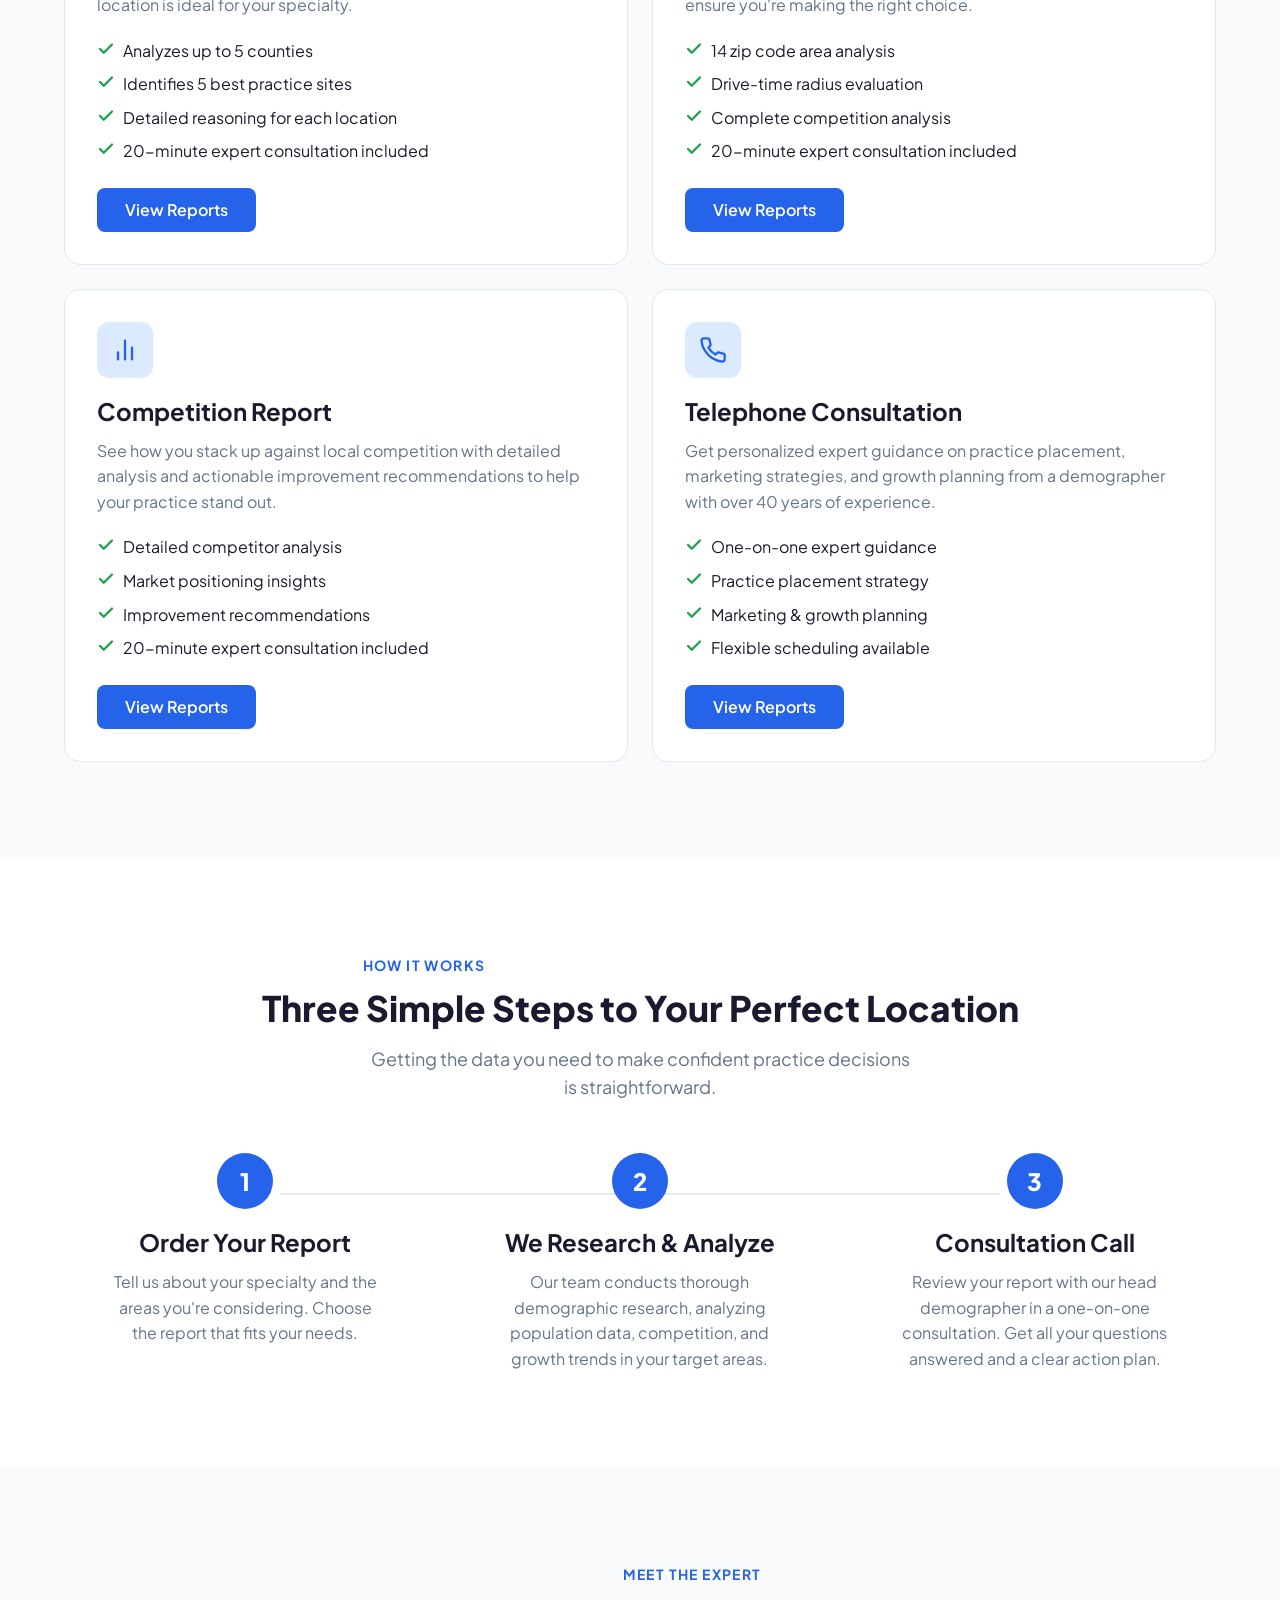
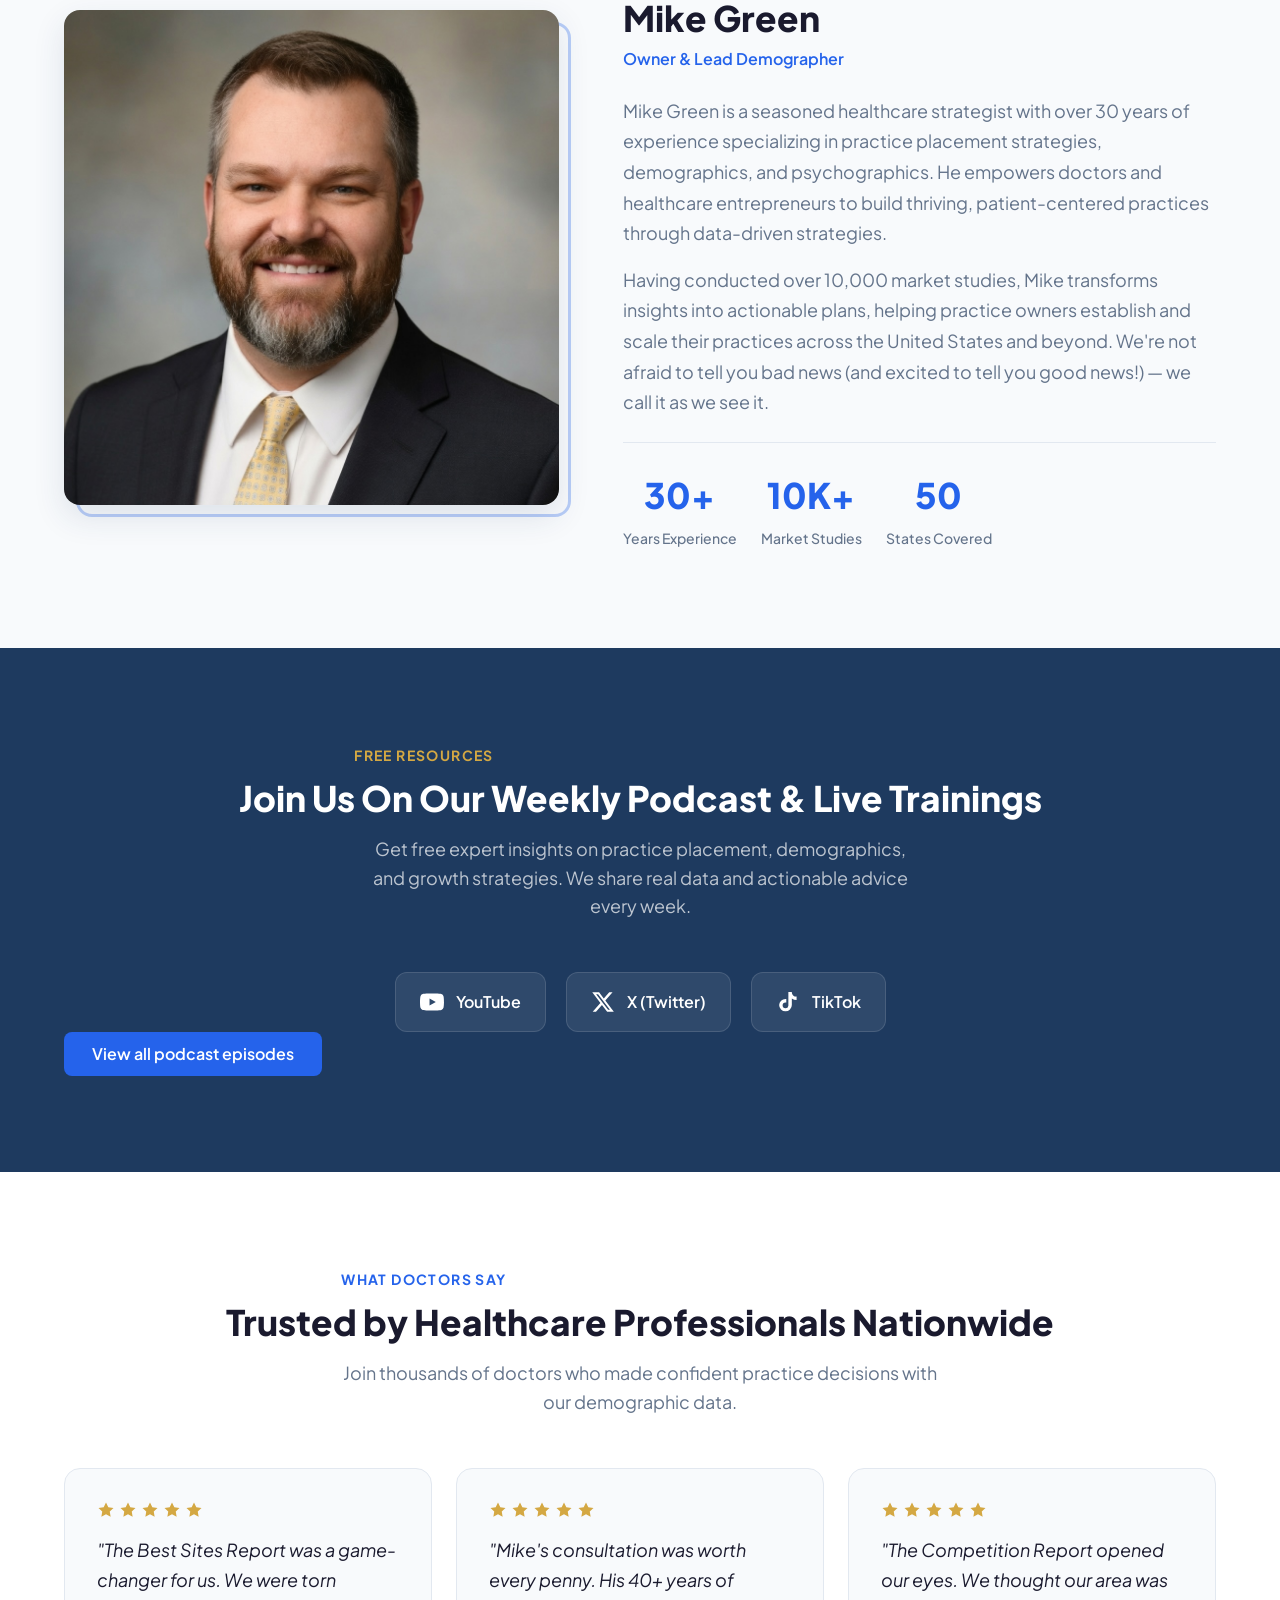
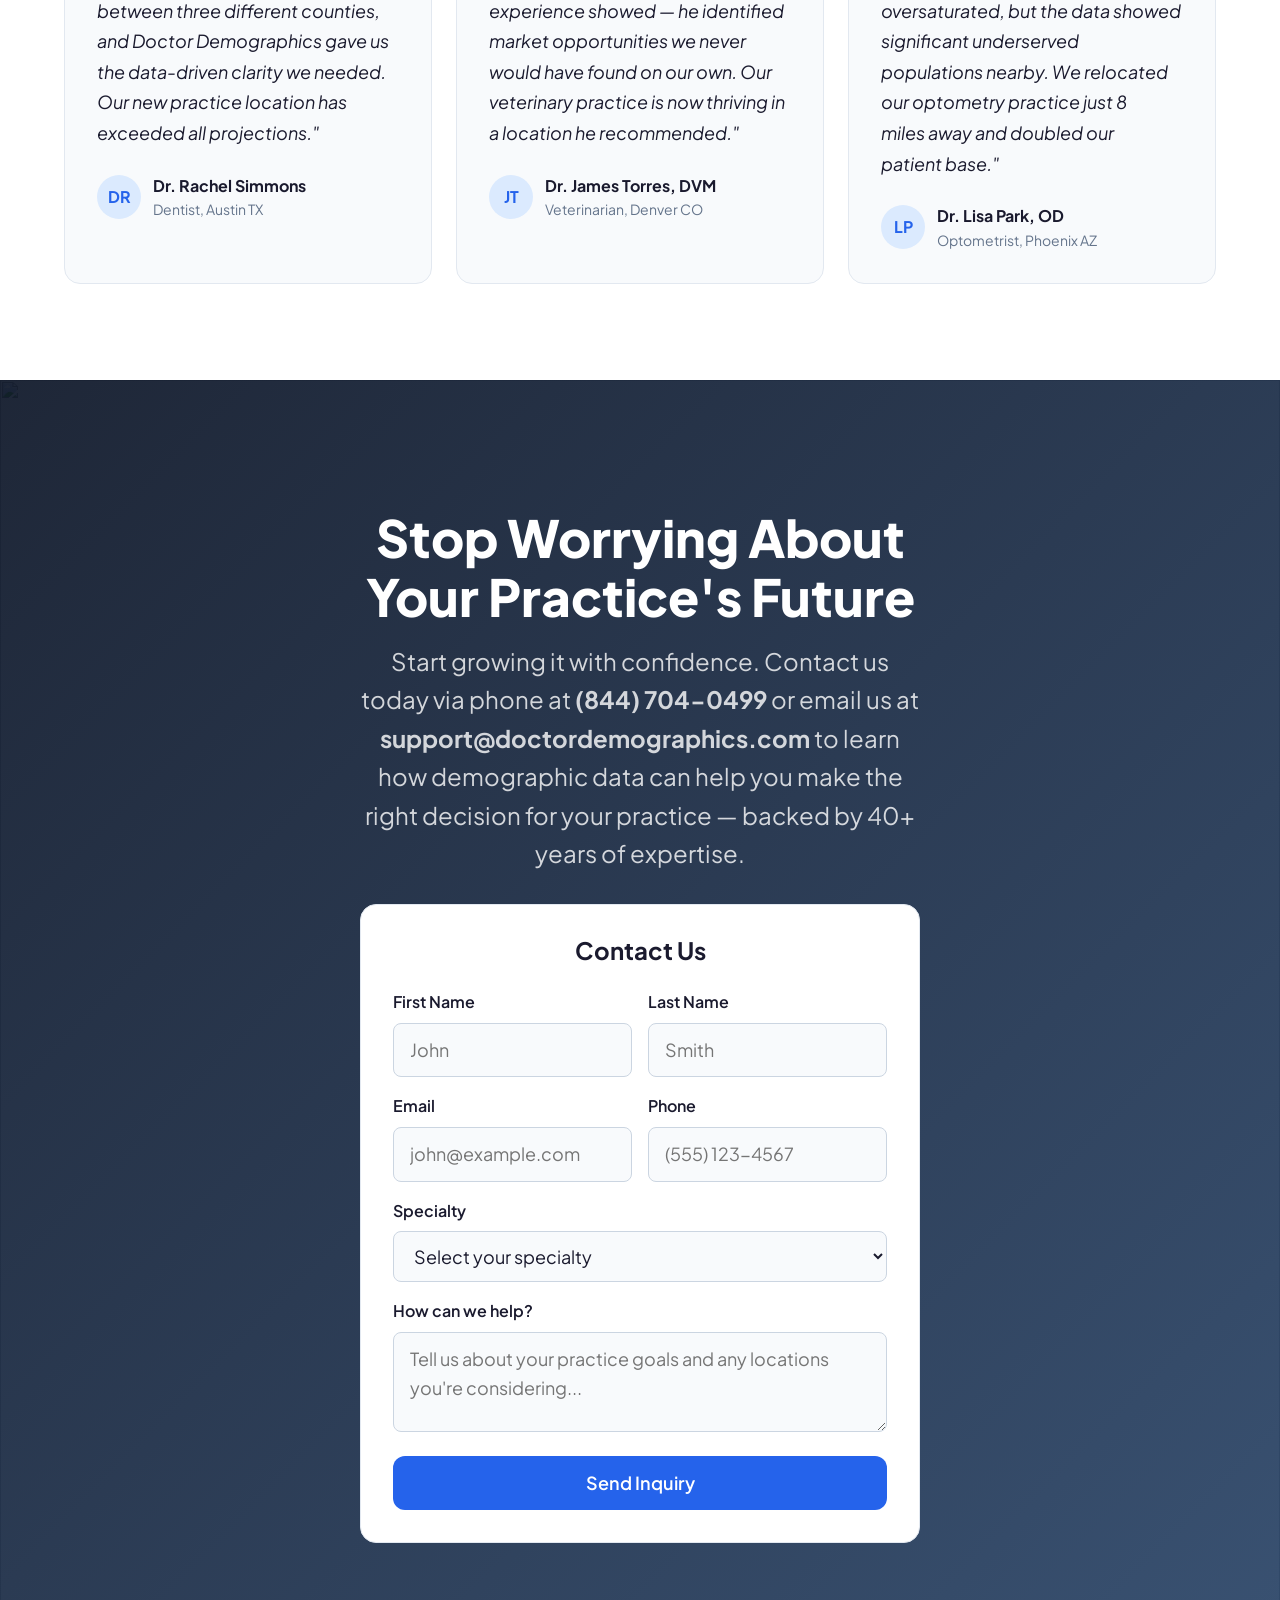
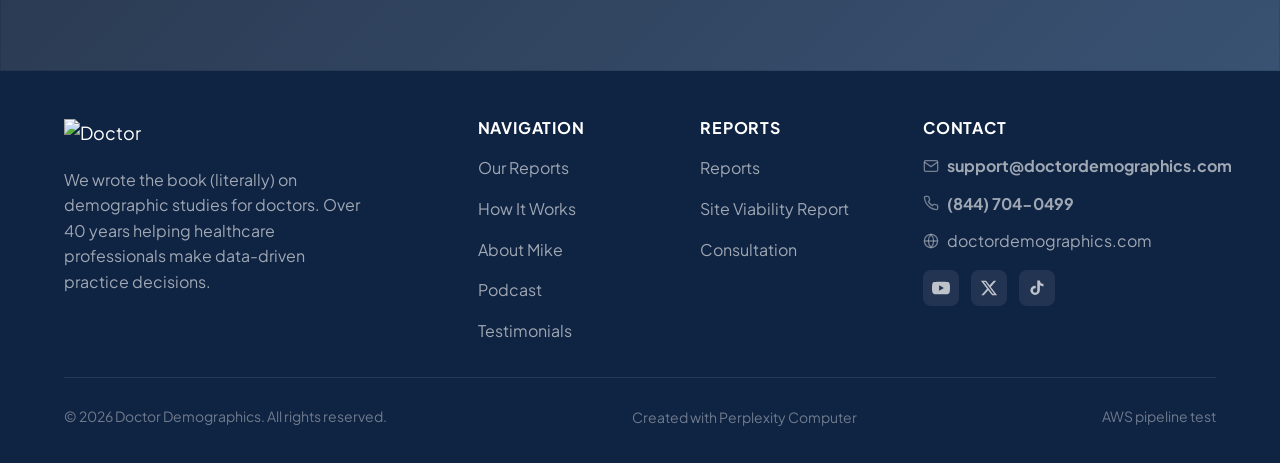
==== commit ace562e5: "LIWC: Add a line at the very bottom of the footer that says: AWS p" ====
--- a/index.html
+++ b/index.html
@@ -472,6 +472,7 @@
 <div class="footer__attribution">
 <a href="https://www.perplexity.ai/computer" rel="noopener noreferrer" target="_blank">Created with Perplexity Computer</a>
 </div>
+<p class="footer__copyright">AWS pipeline test</p>
 </div>
 </div>
 </footer>
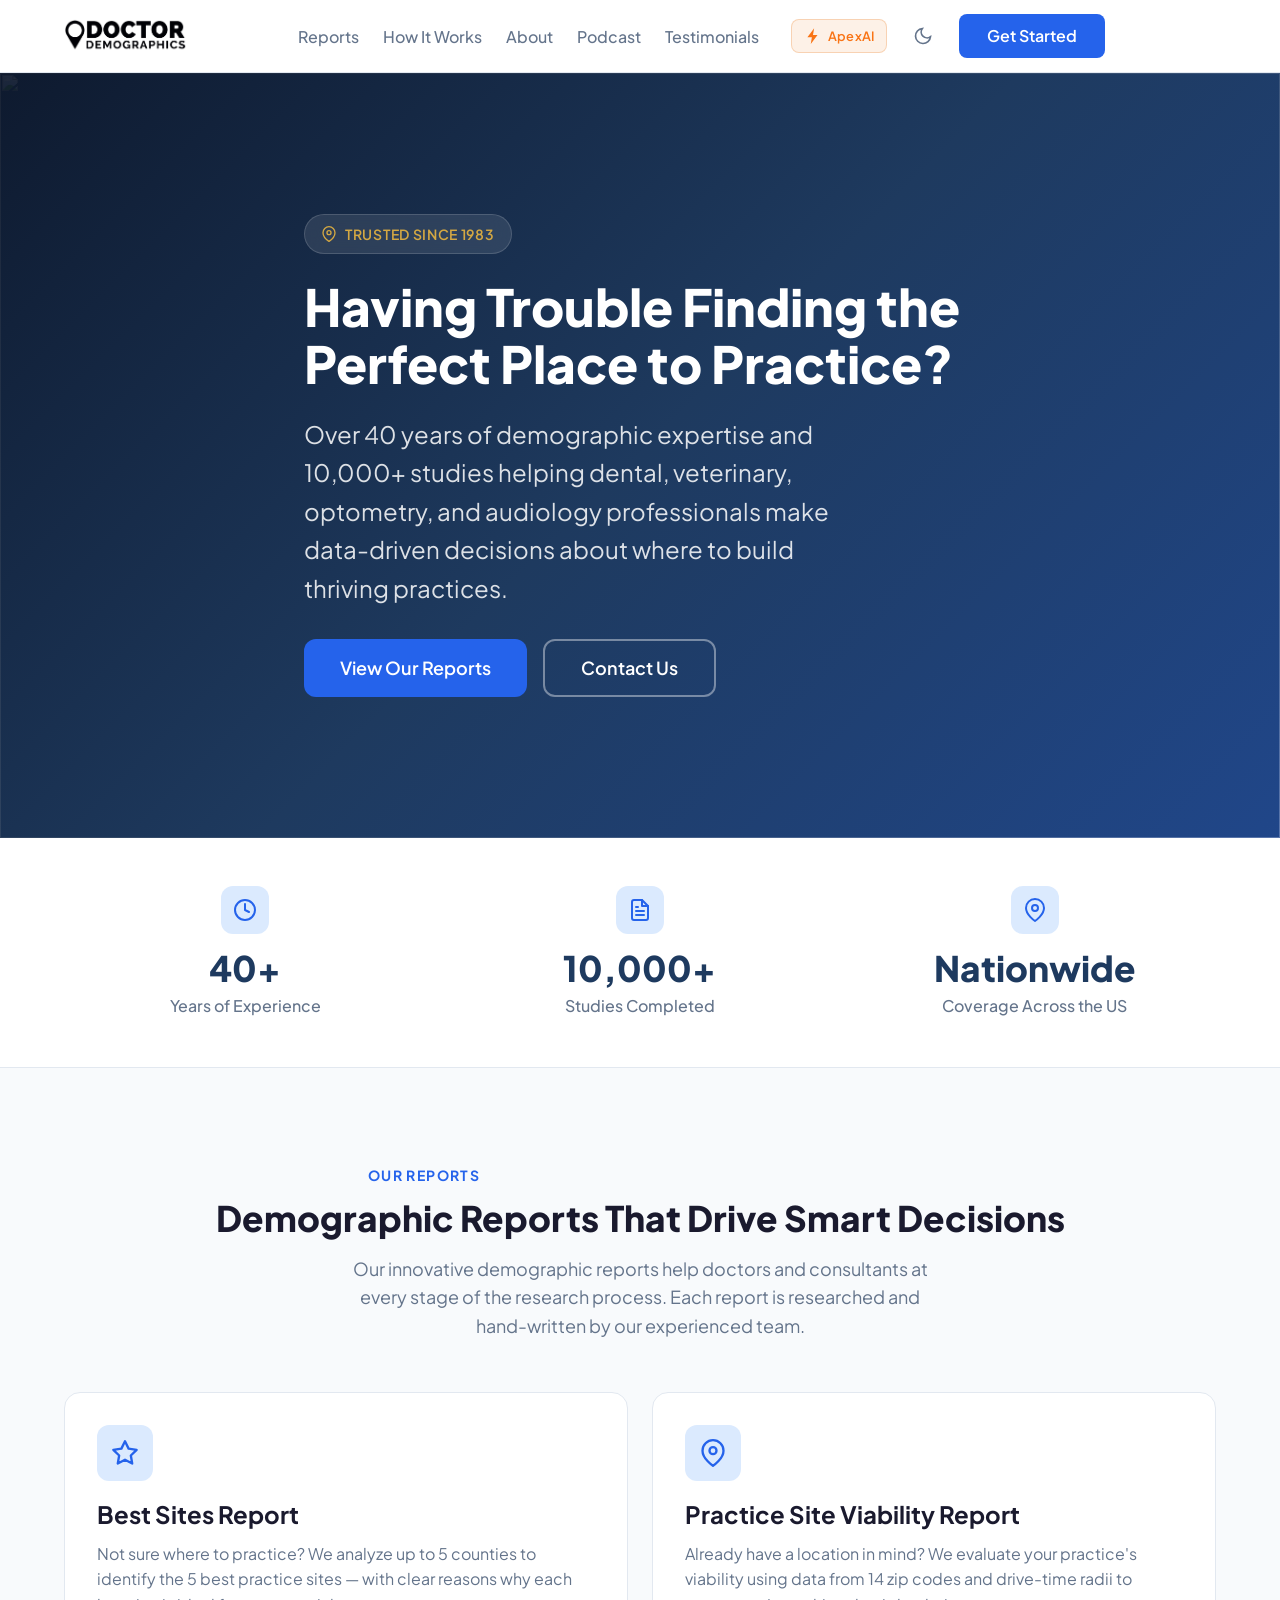
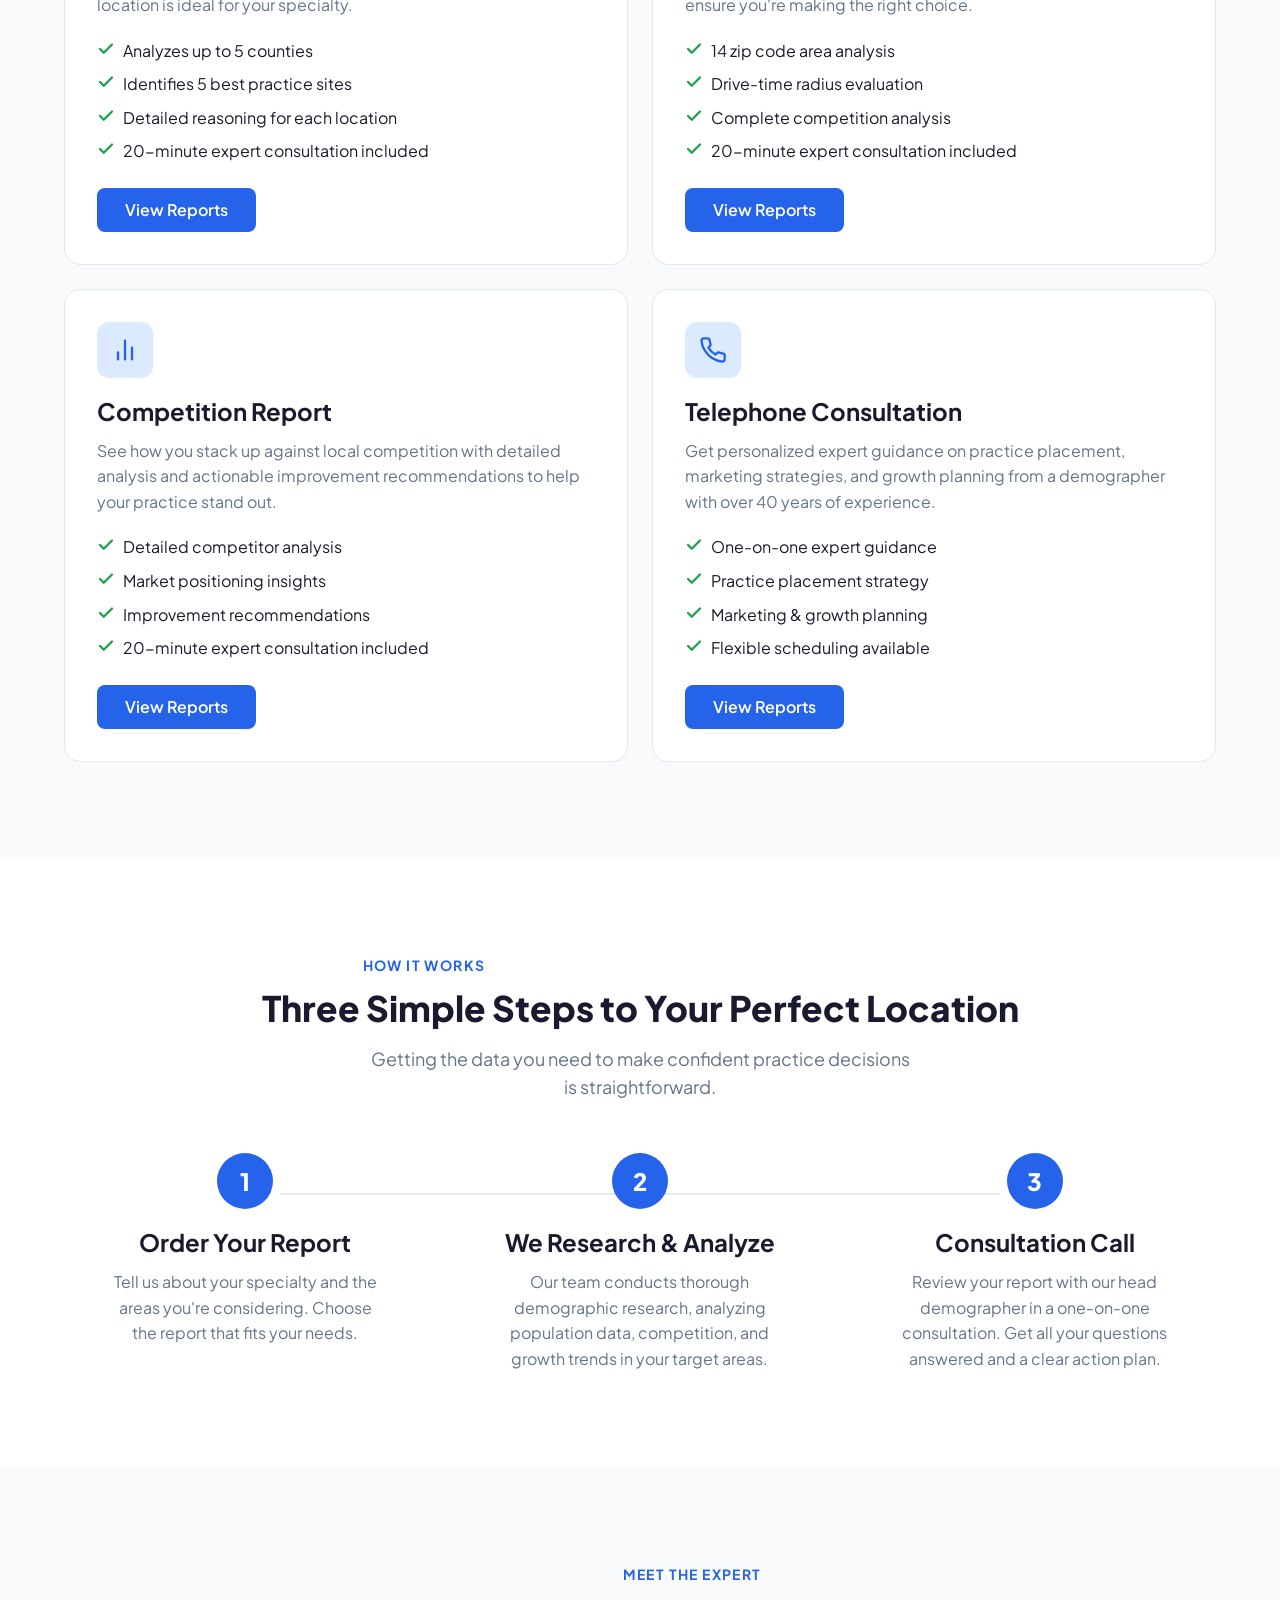
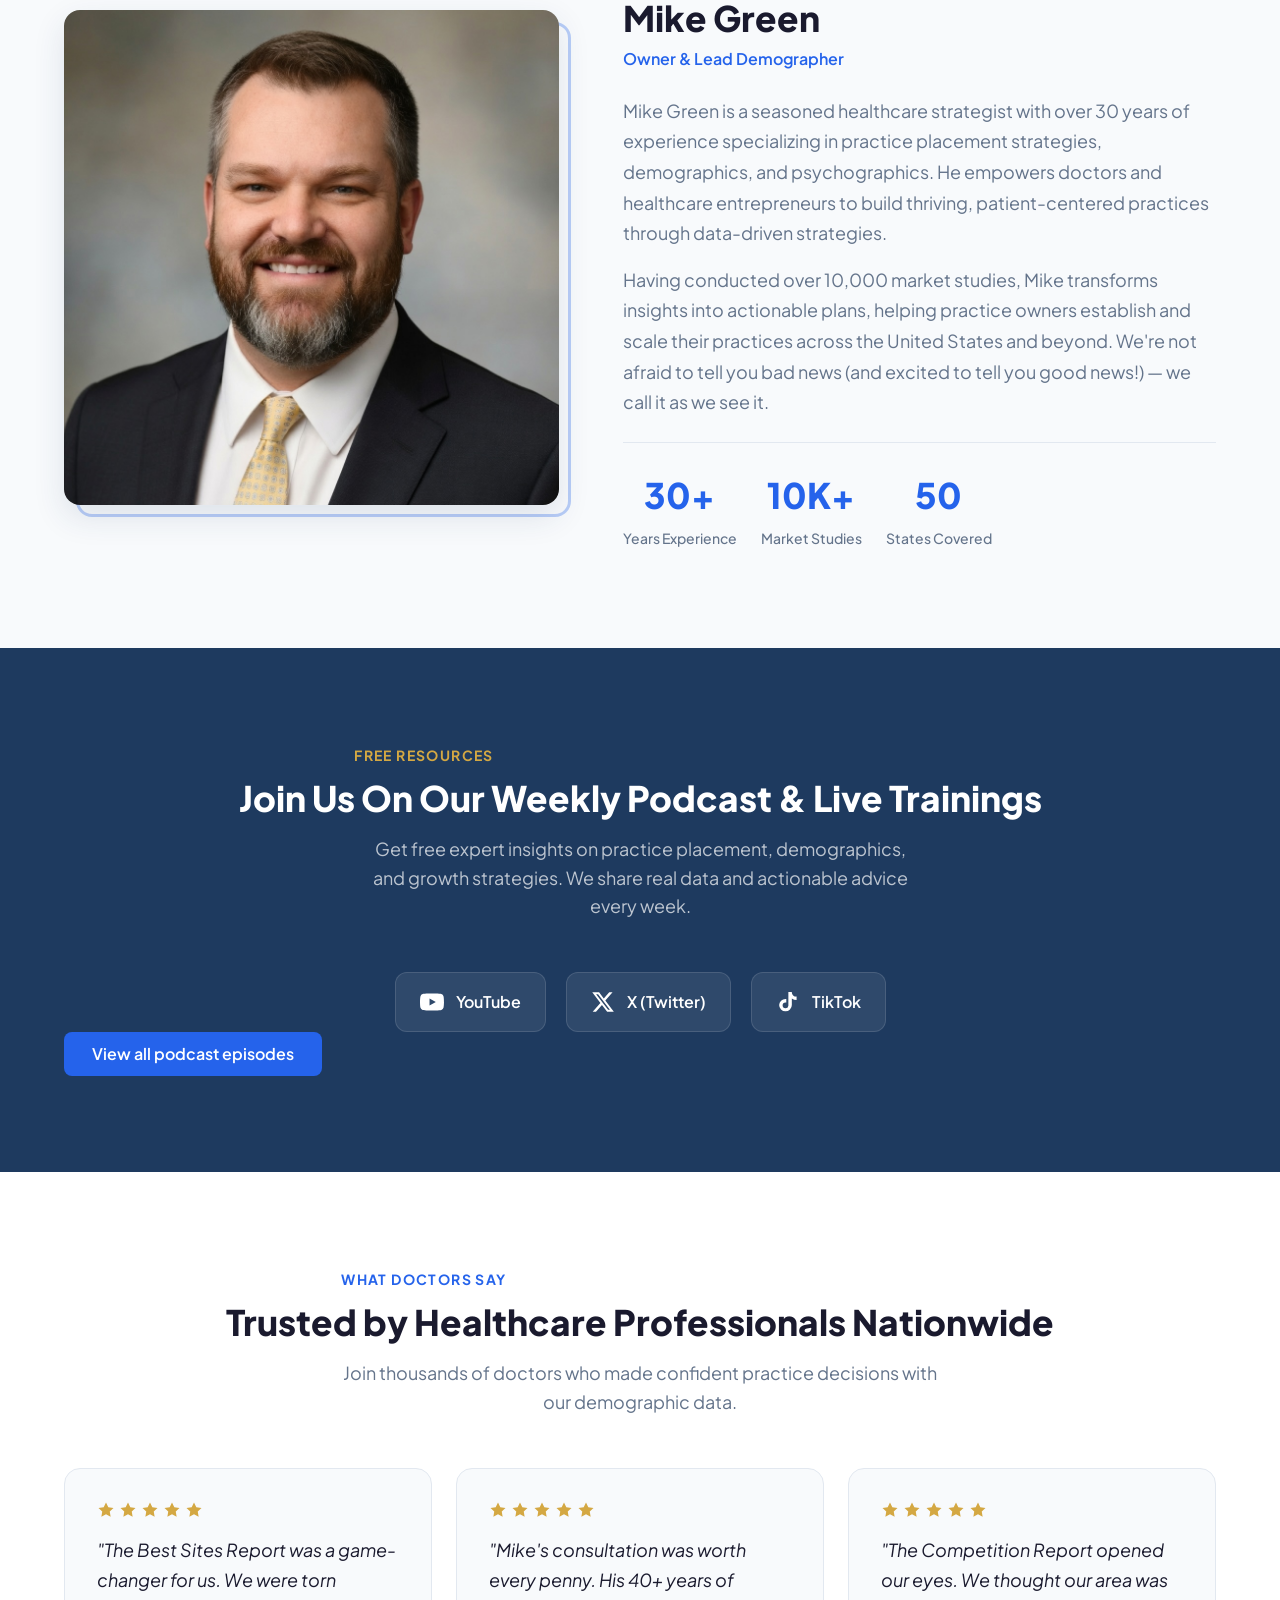
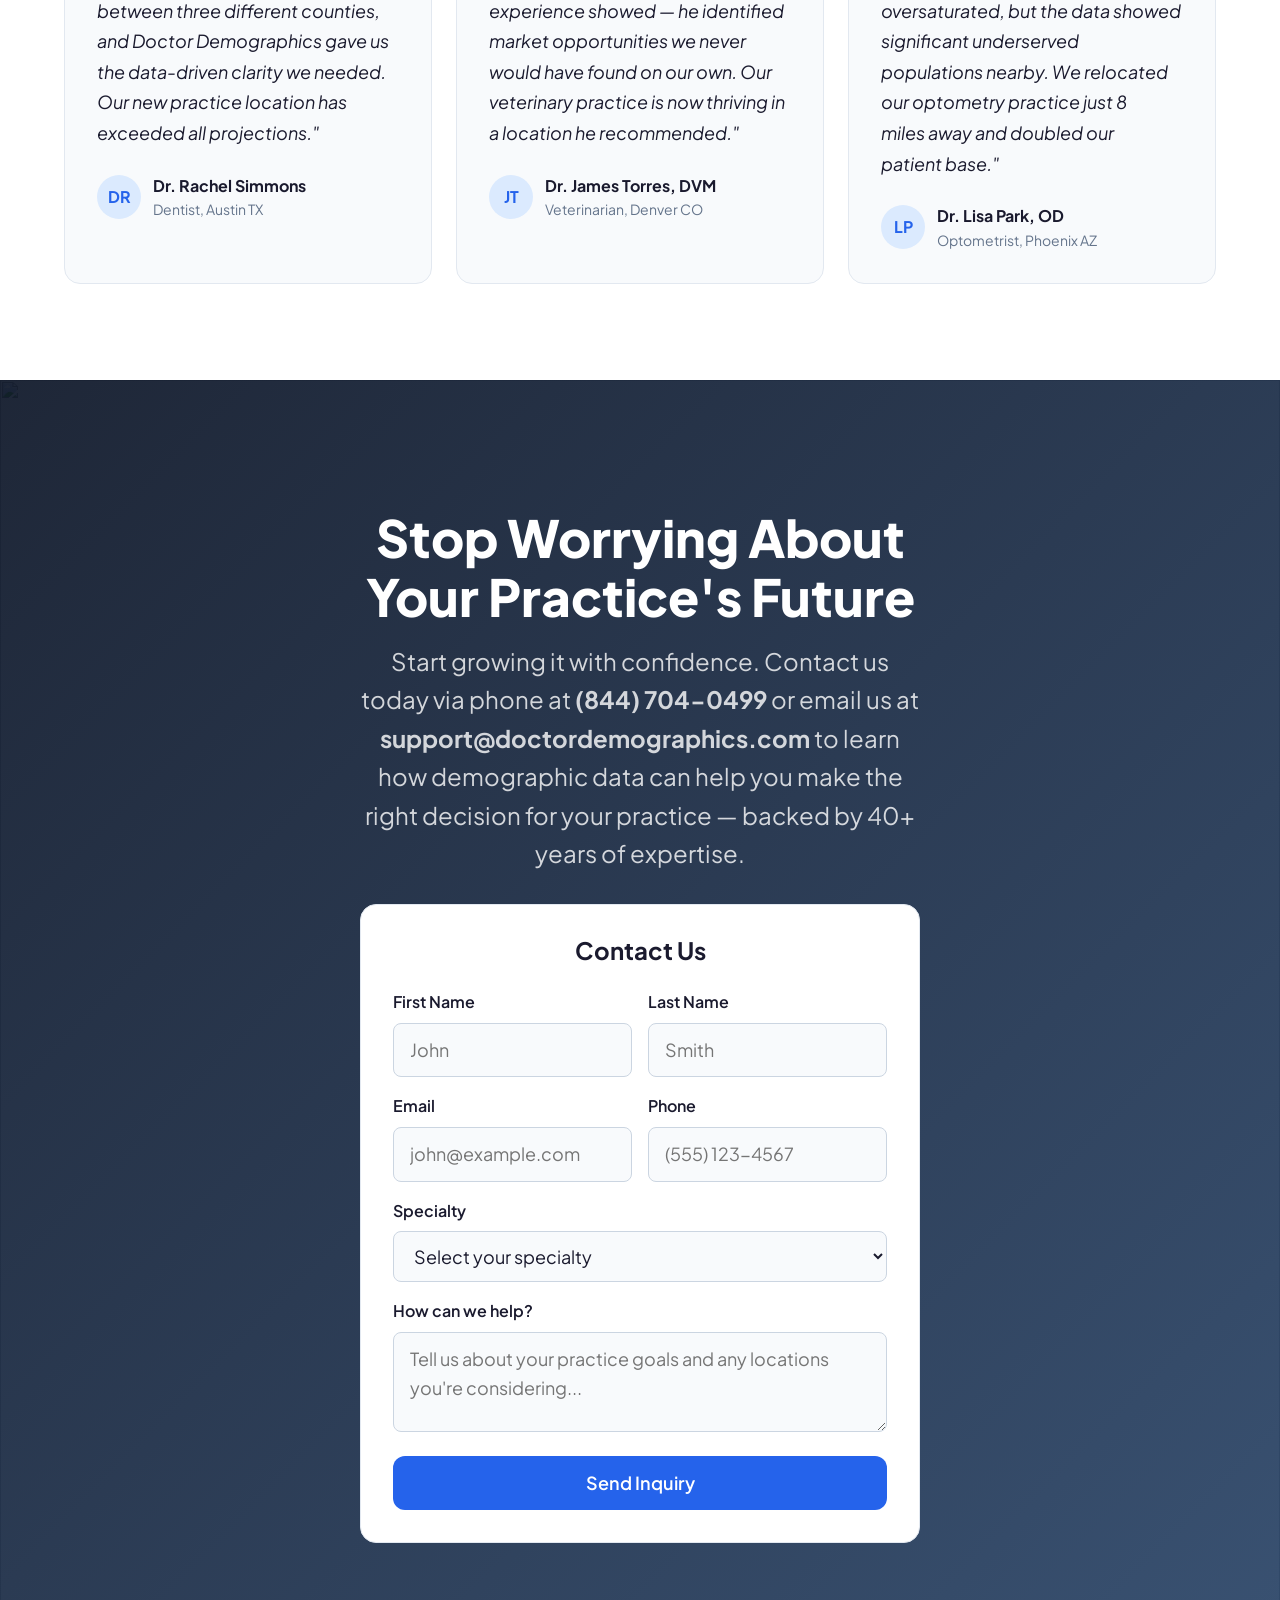
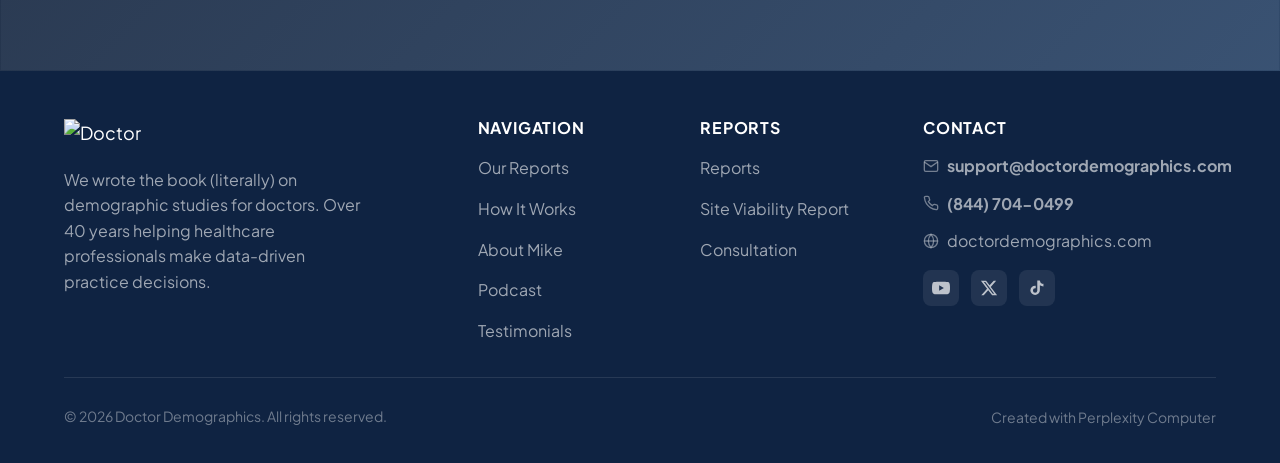
==== commit 4f7188d8: "LIWC revert: Add a line at the very bottom of the footer that says: AWS p" ====
--- a/index.html
+++ b/index.html
@@ -472,7 +472,6 @@
 <div class="footer__attribution">
 <a href="https://www.perplexity.ai/computer" rel="noopener noreferrer" target="_blank">Created with Perplexity Computer</a>
 </div>
-<p class="footer__copyright">AWS pipeline test</p>
 </div>
 </div>
 </footer>
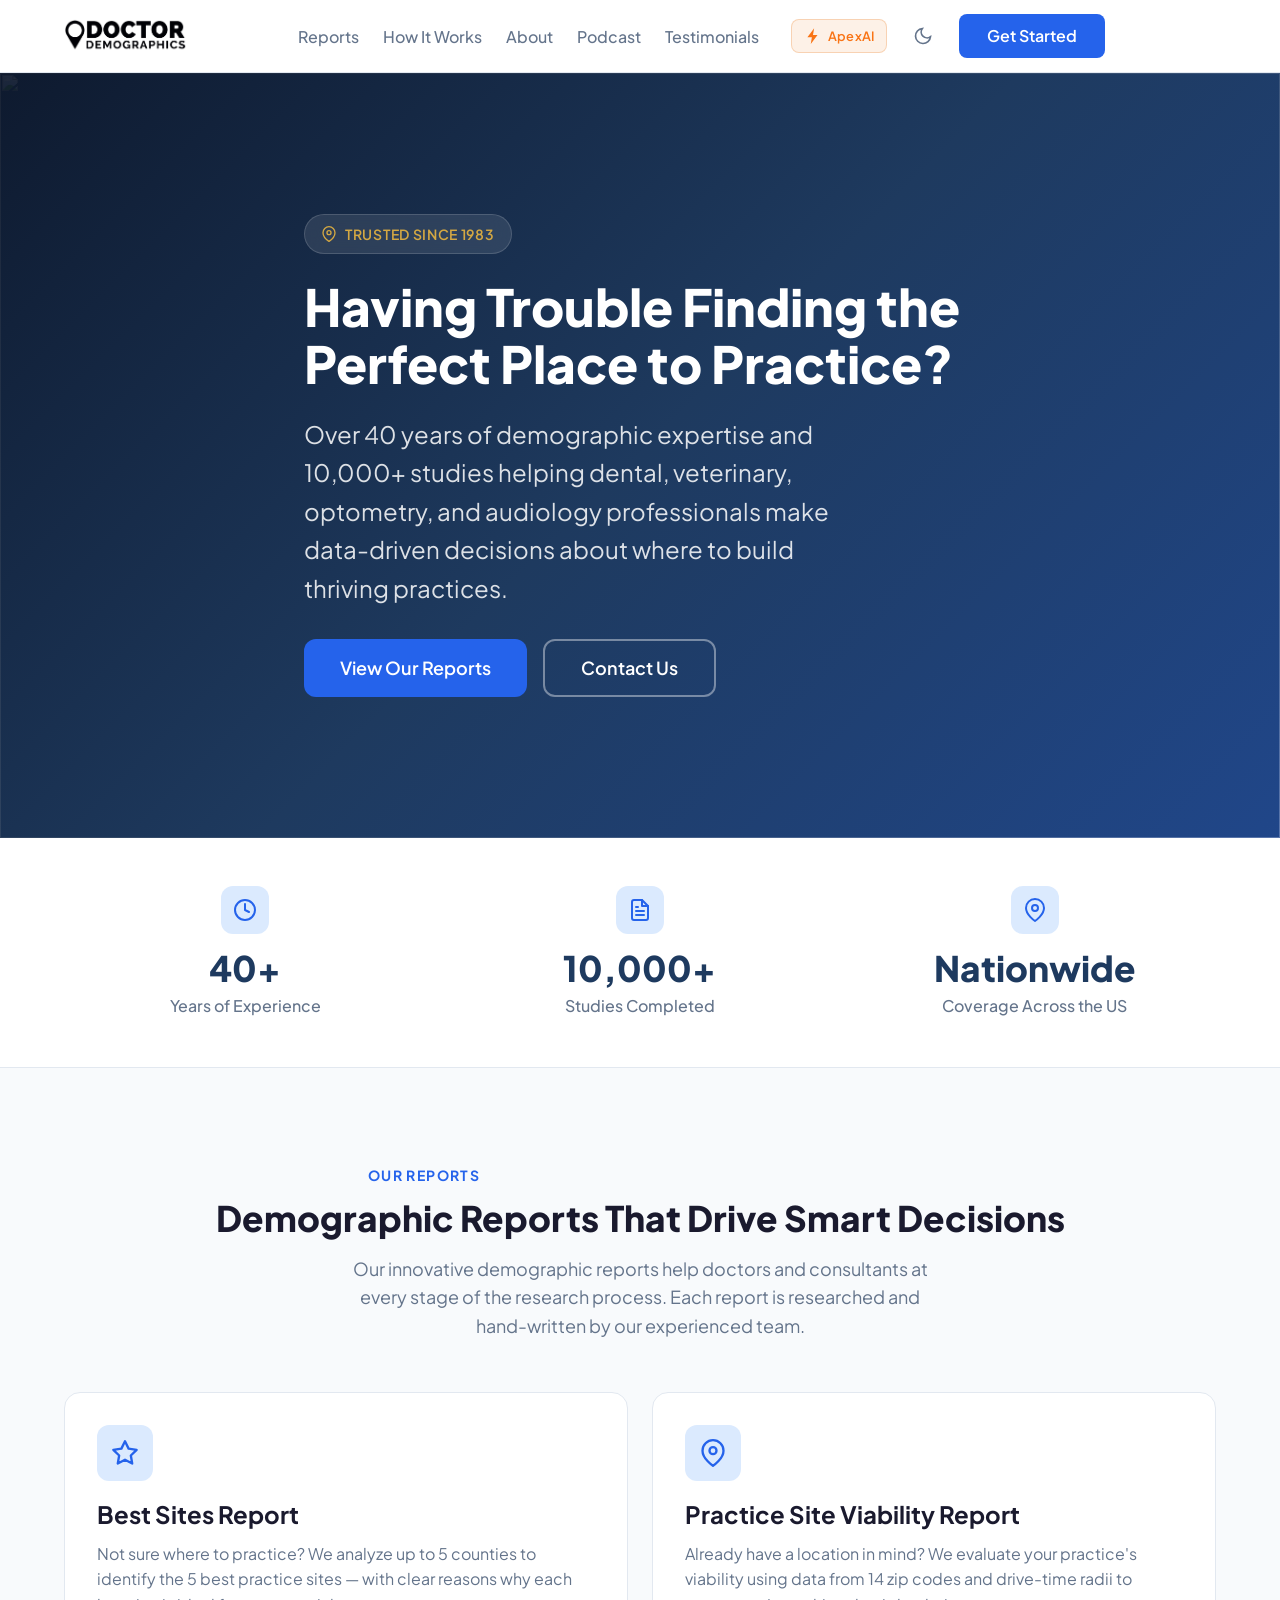
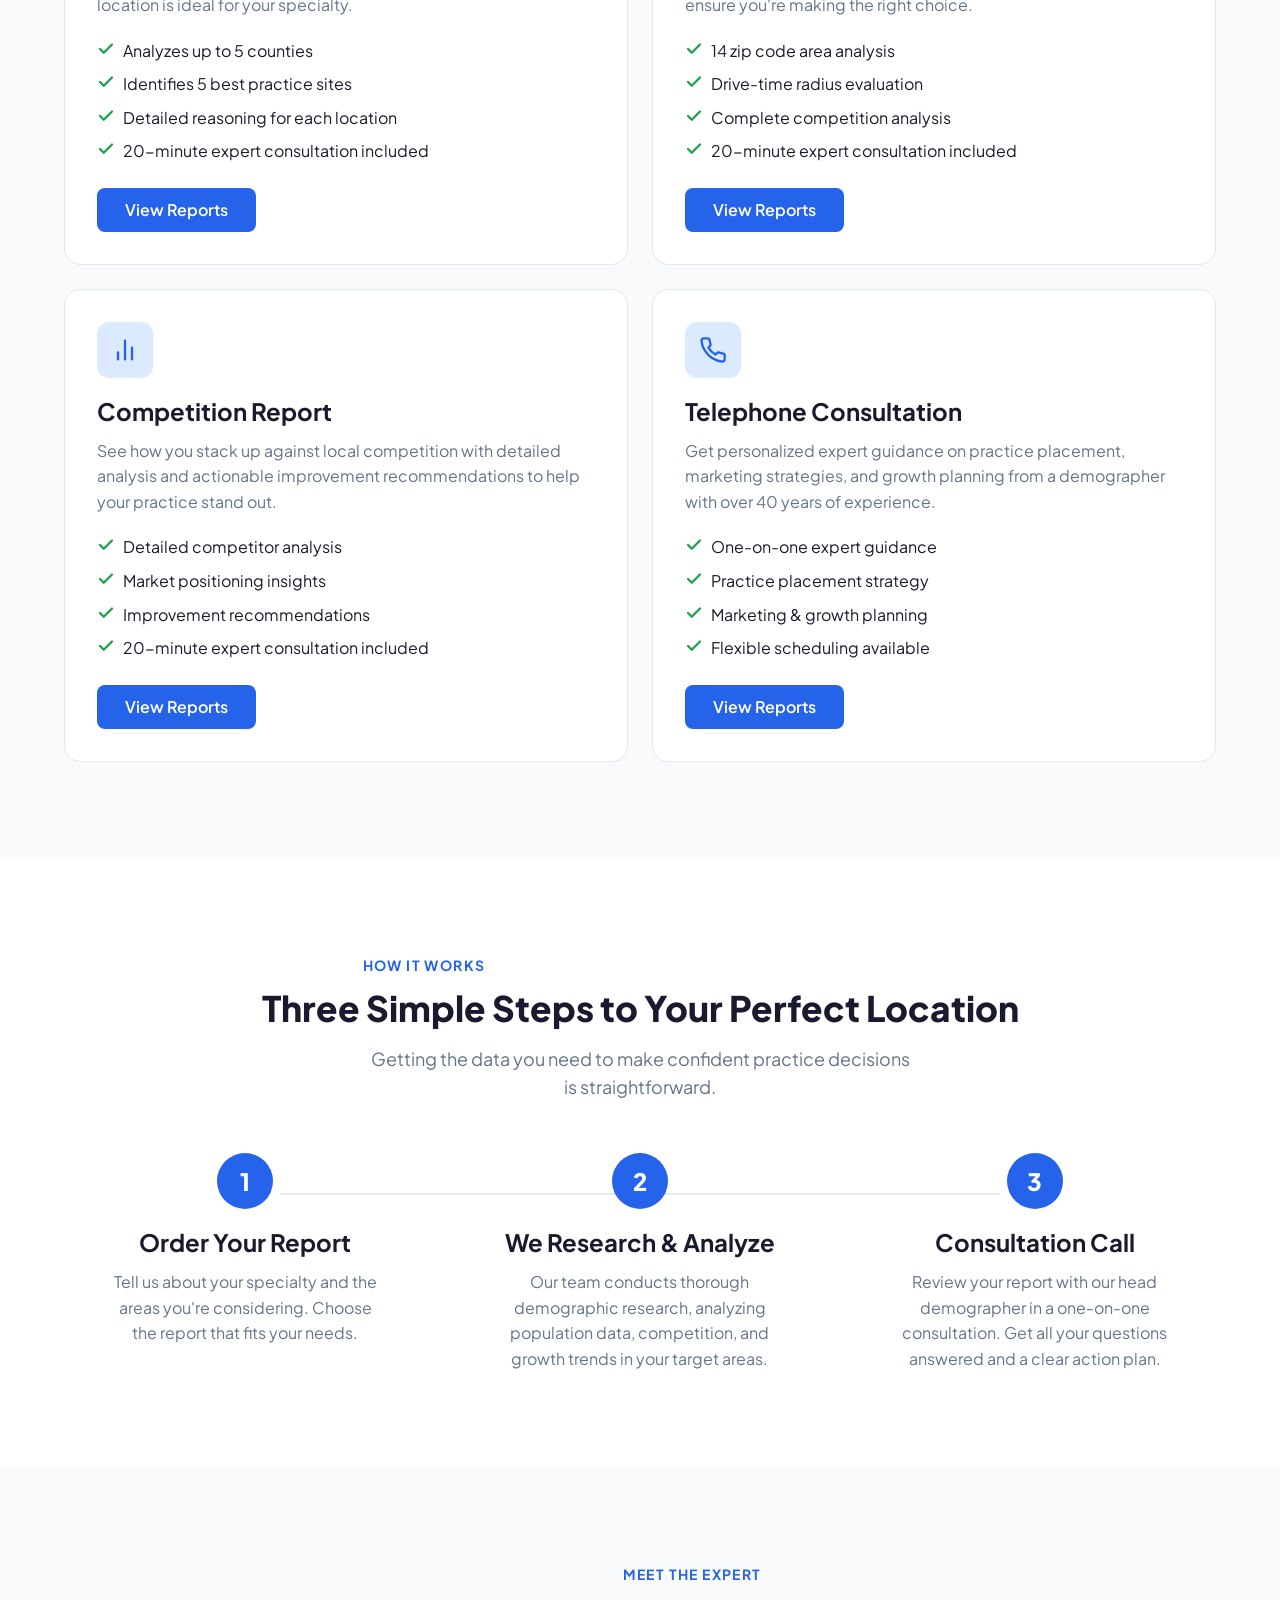
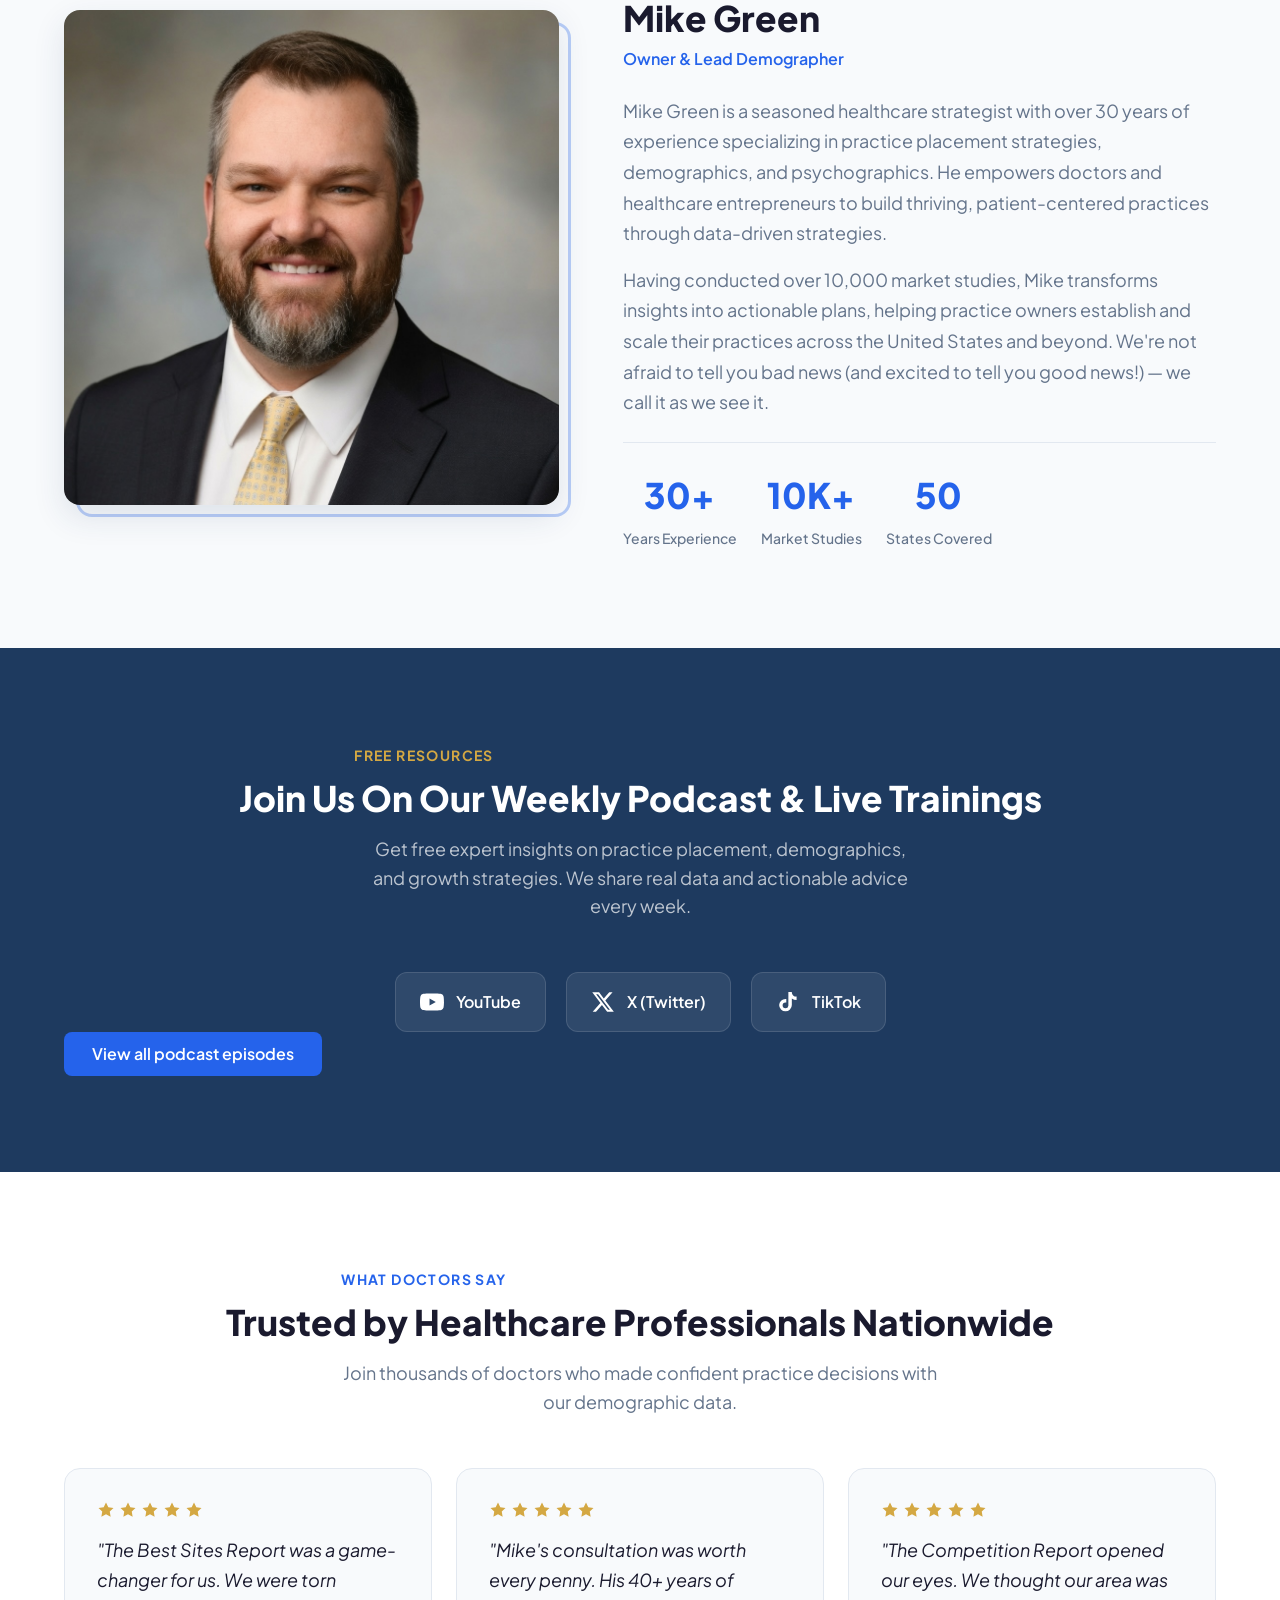
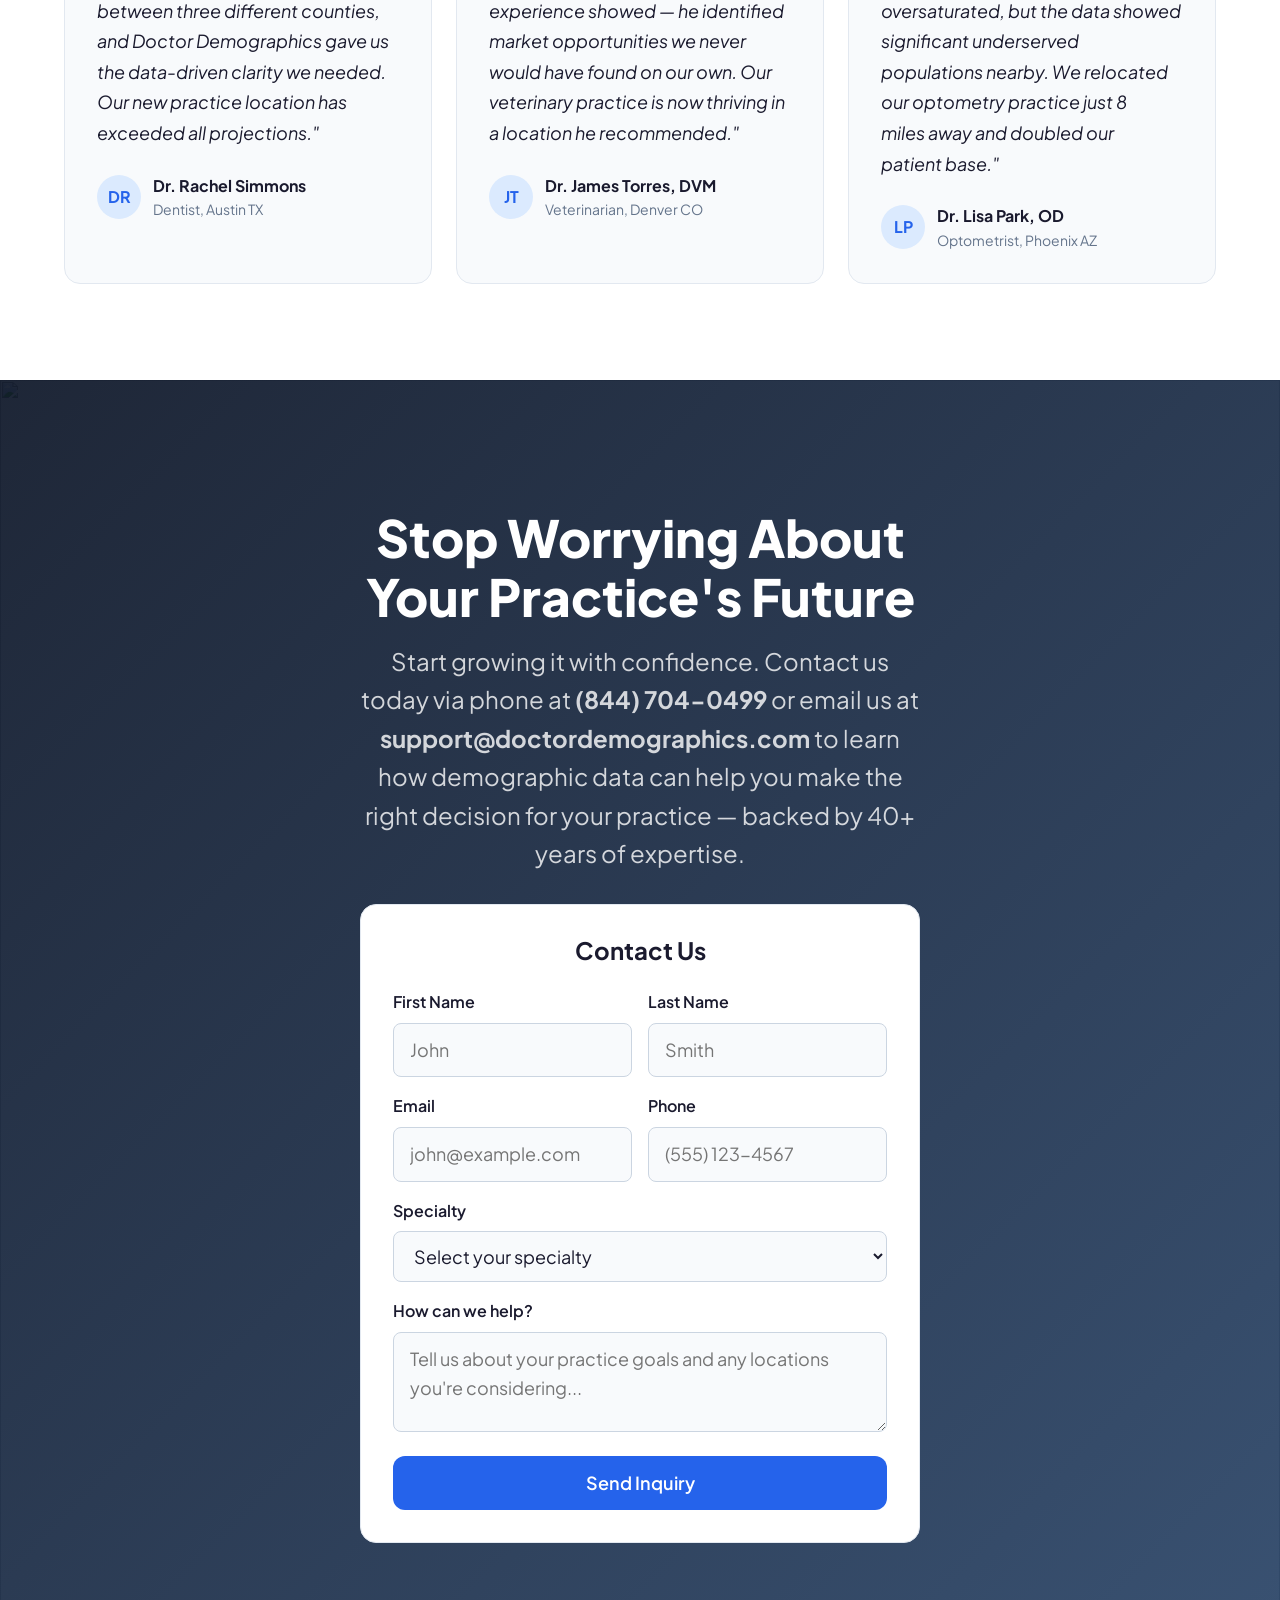
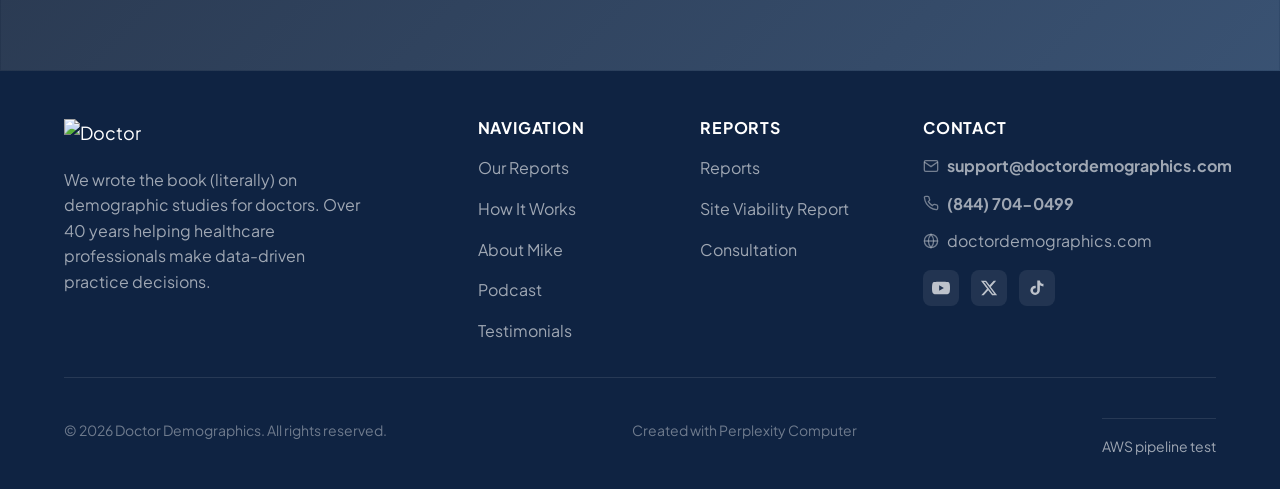
==== commit bc3c94f8: "LIWC: Add a line at the very bottom of the footer that says: AWS p" ====
--- a/index.html
+++ b/index.html
@@ -472,6 +472,9 @@
 <div class="footer__attribution">
 <a href="https://www.perplexity.ai/computer" rel="noopener noreferrer" target="_blank">Created with Perplexity Computer</a>
 </div>
+<div style="margin-top: 16px; padding-top: 16px; border-top: 1px solid rgba(255, 255, 255, 0.1);">
+<p style="margin: 0; font-size: 0.875rem; color: rgba(255, 255, 255, 0.6);">AWS pipeline test</p>
+</div>
 </div>
 </div>
 </footer>
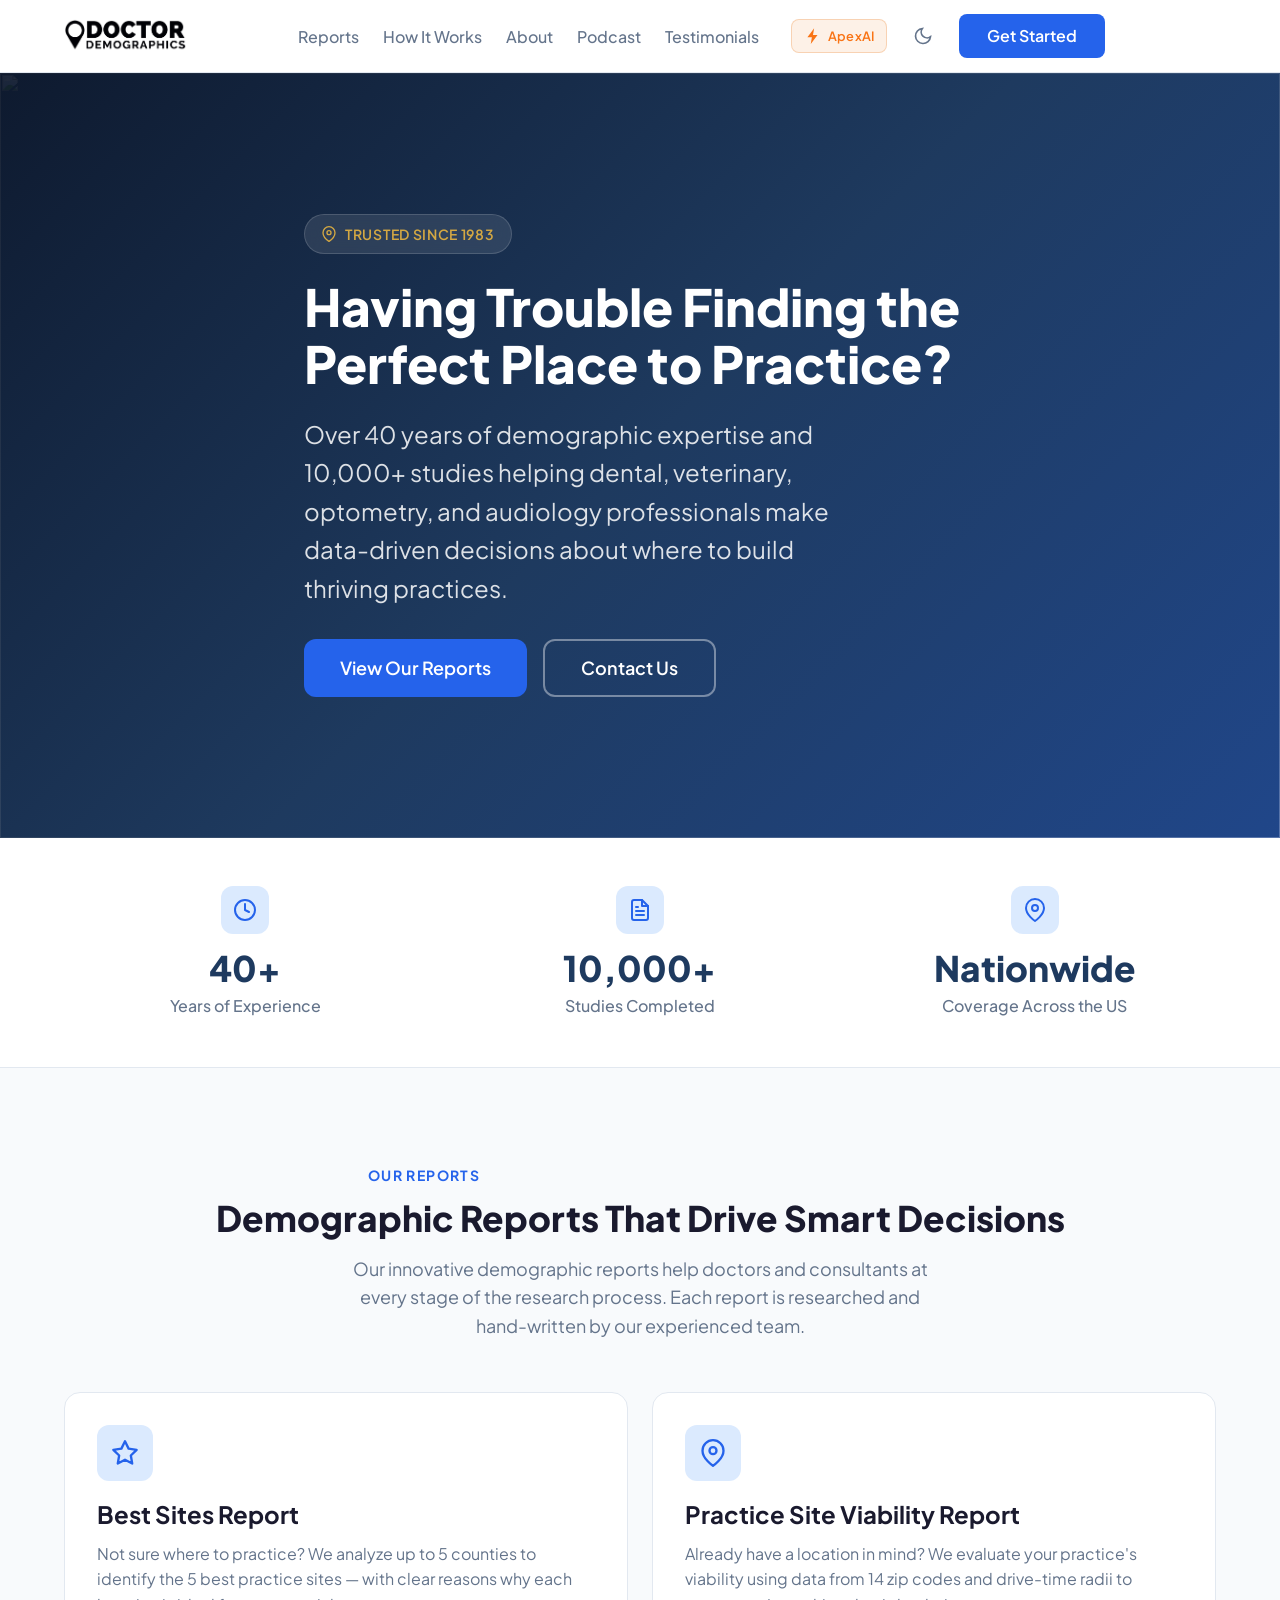
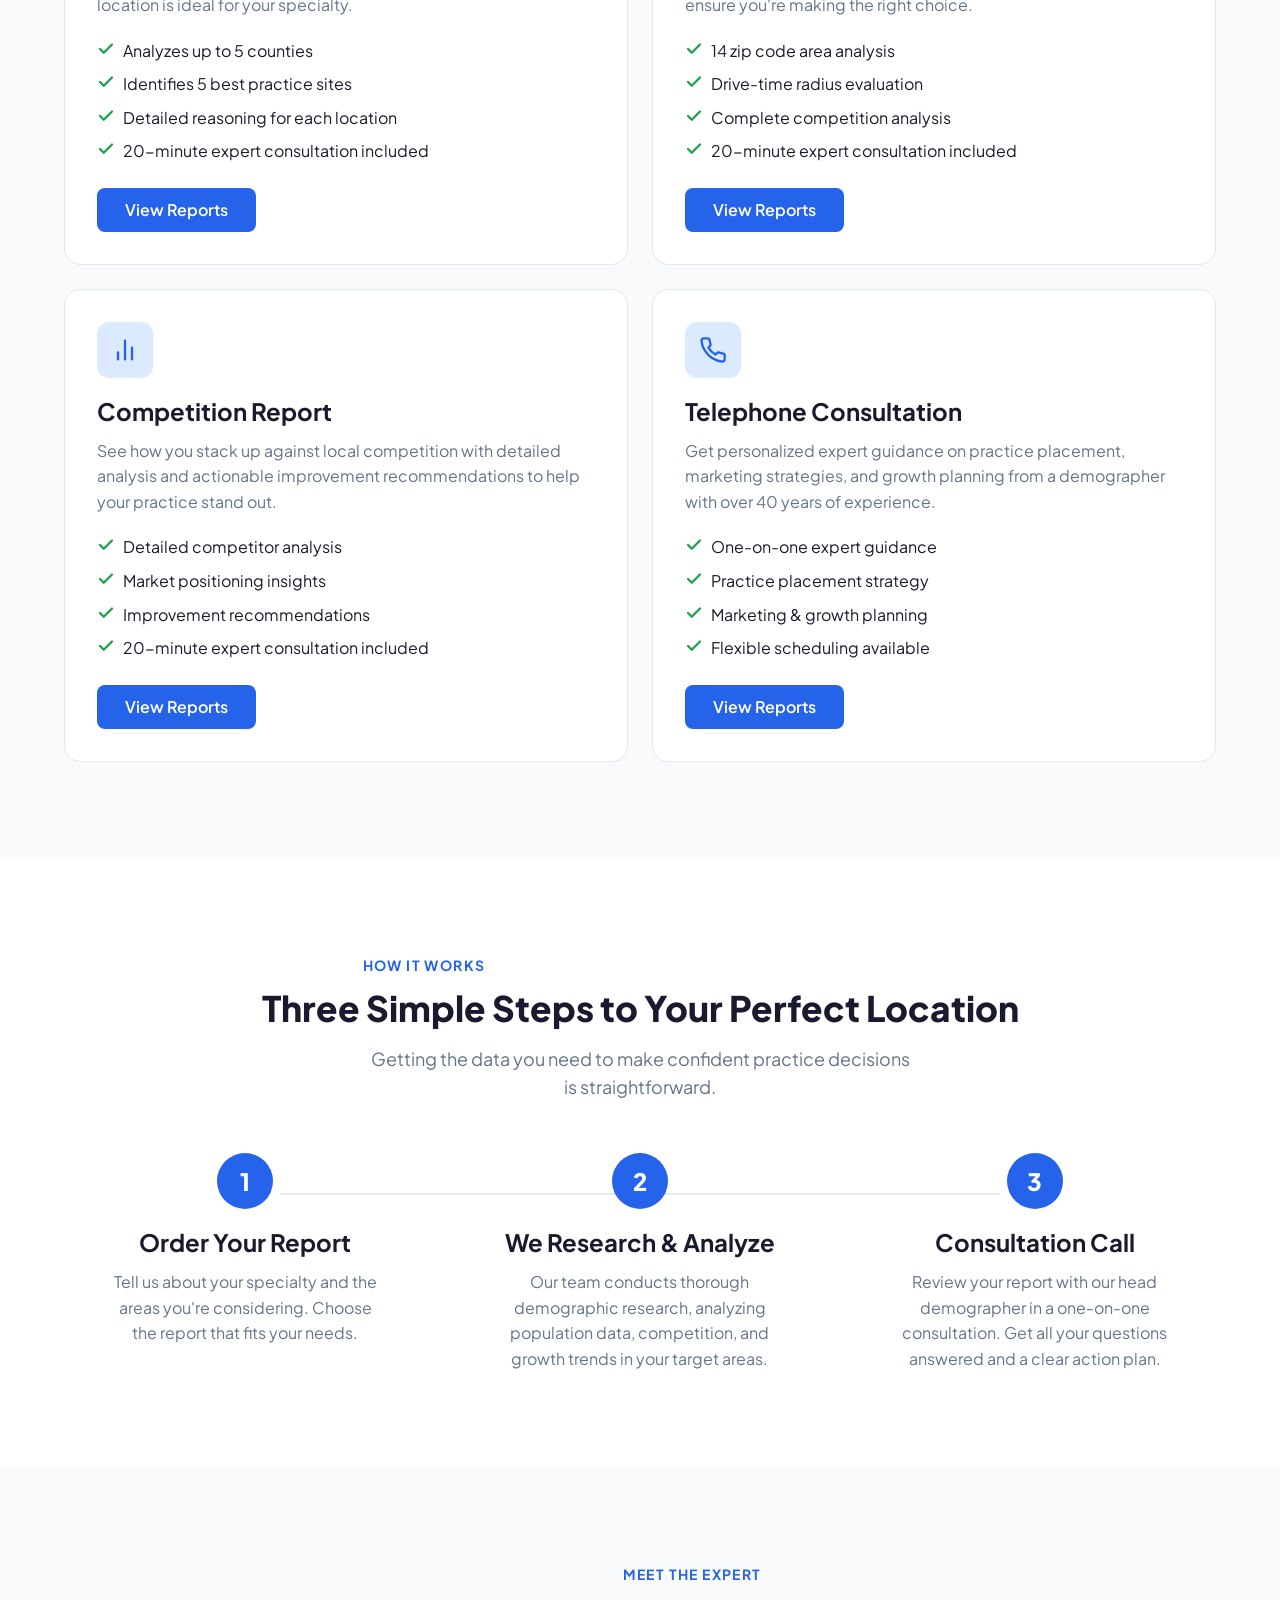
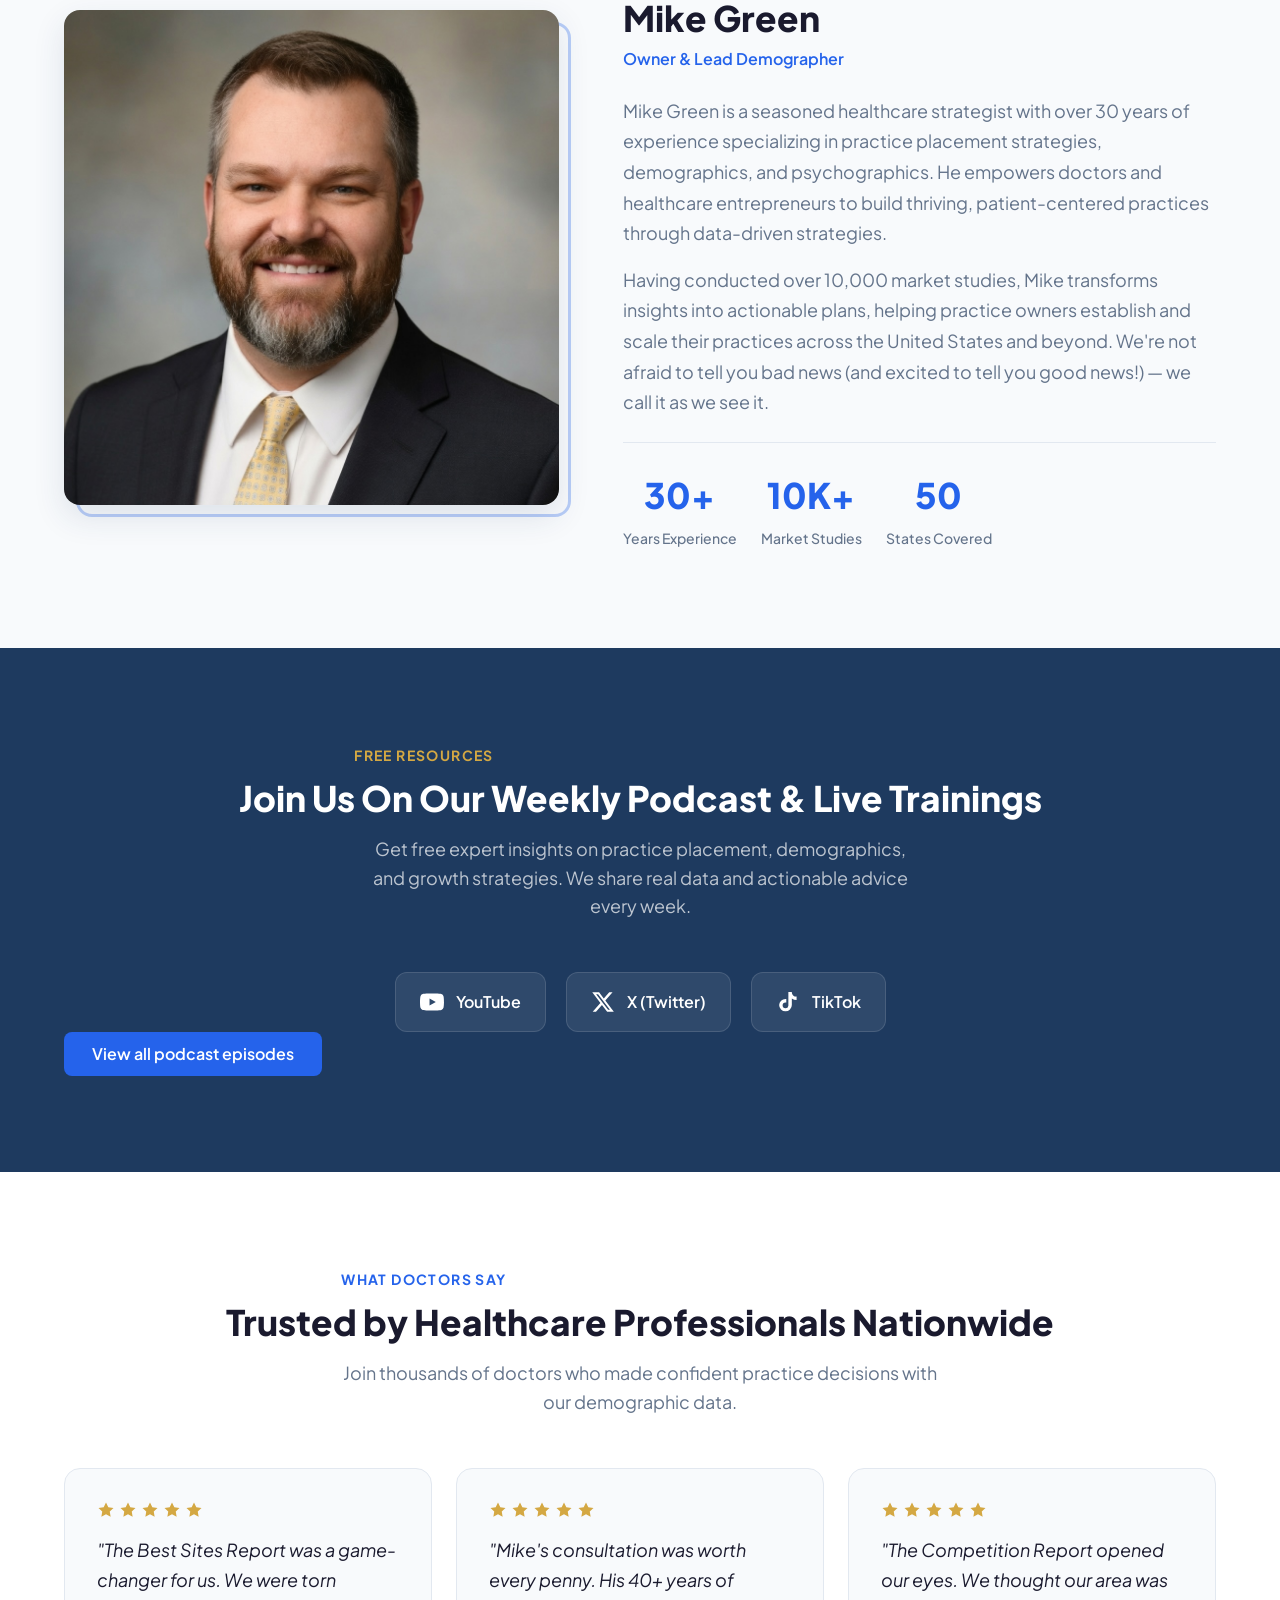
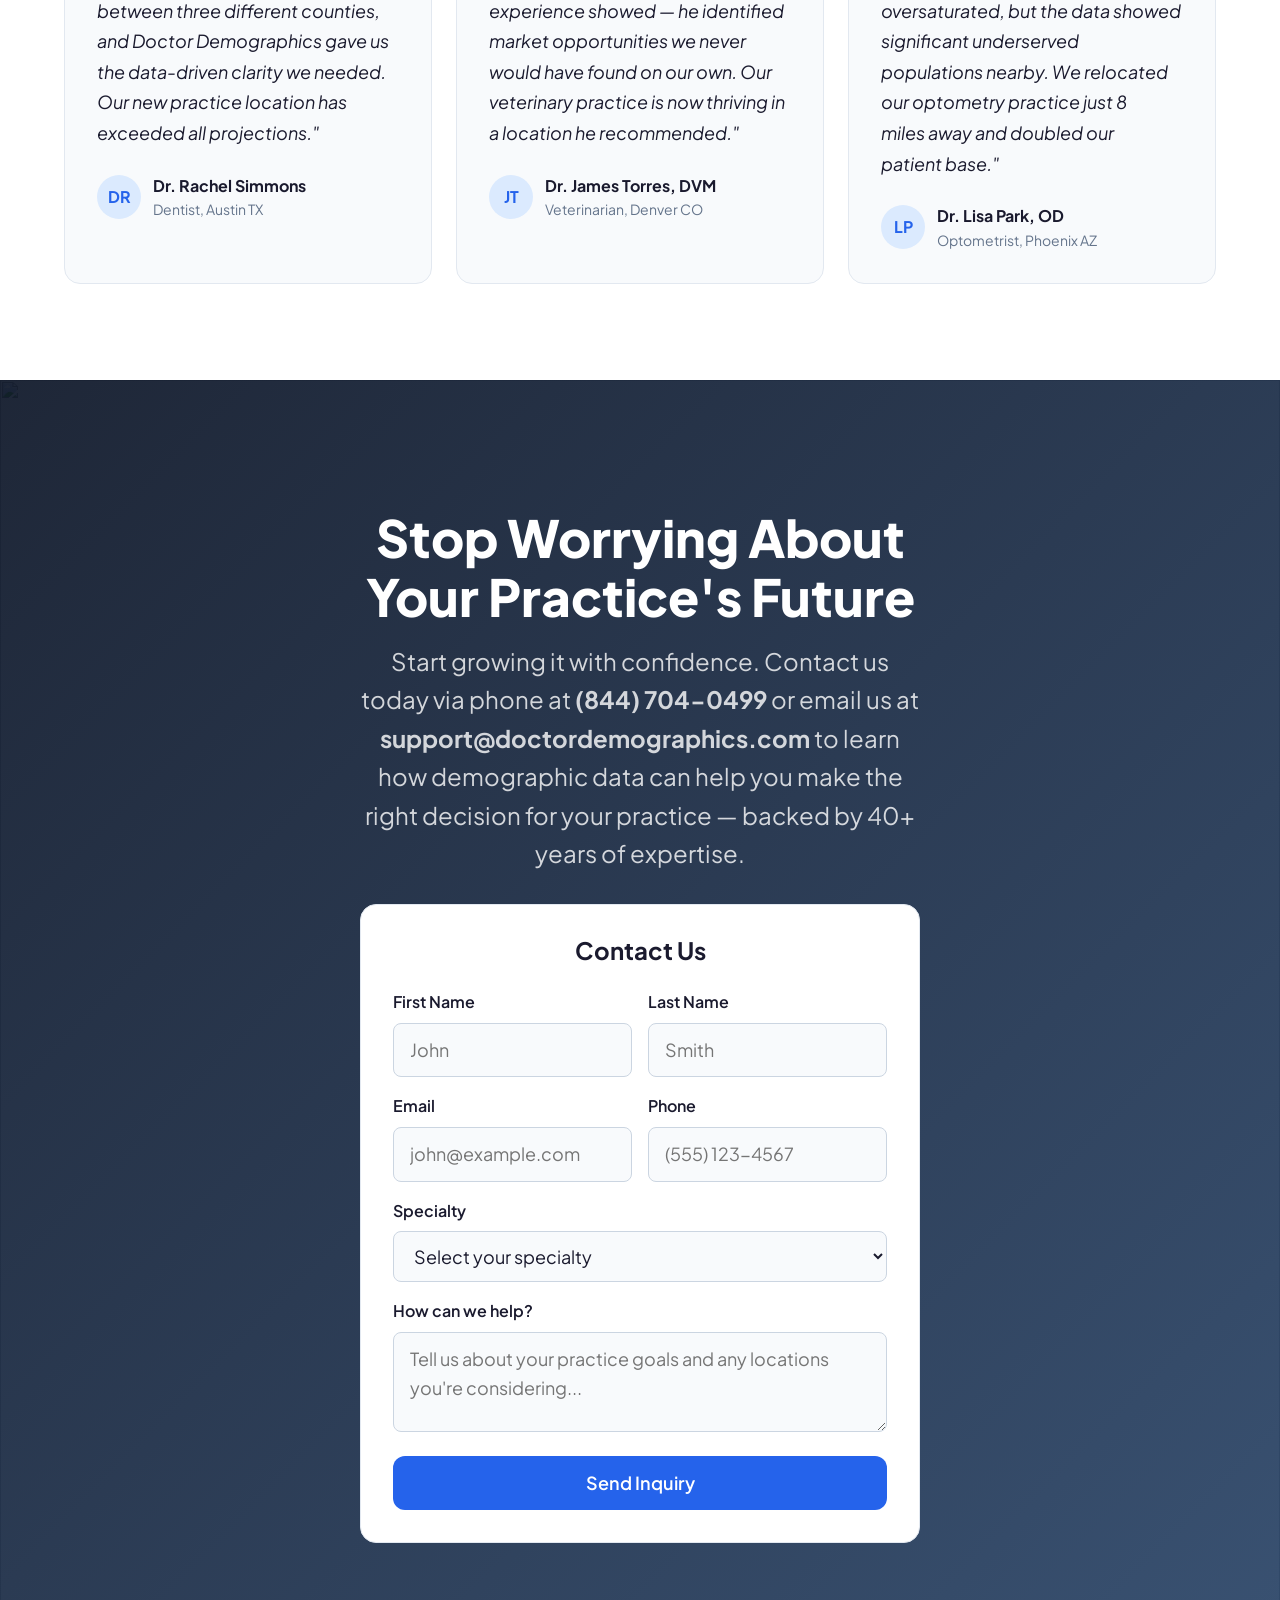
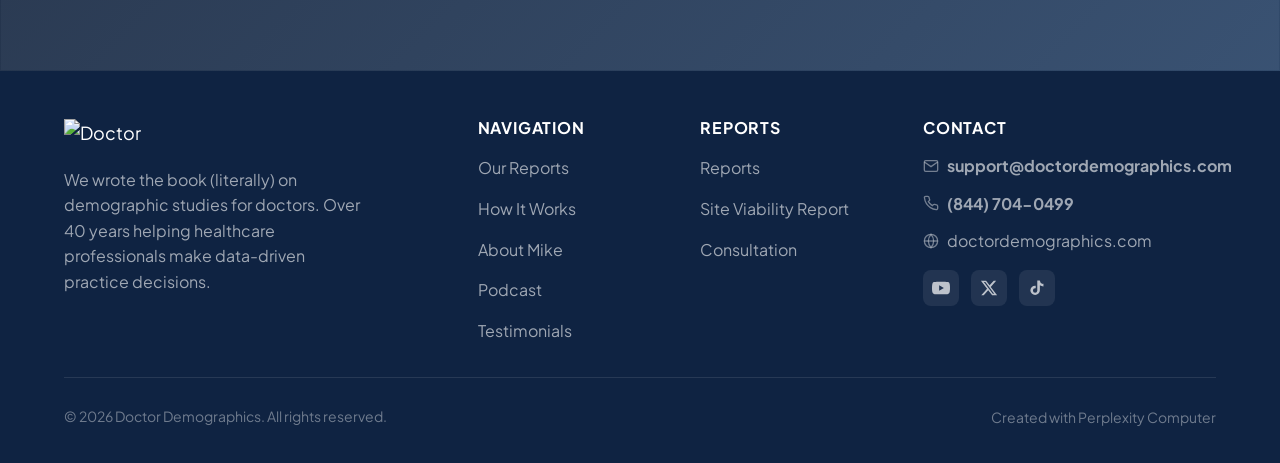
==== commit f9d6d6d4: "LIWC revert: Add a line at the very bottom of the footer that says: AWS p" ====
--- a/index.html
+++ b/index.html
@@ -472,9 +472,6 @@
 <div class="footer__attribution">
 <a href="https://www.perplexity.ai/computer" rel="noopener noreferrer" target="_blank">Created with Perplexity Computer</a>
 </div>
-<div style="margin-top: 16px; padding-top: 16px; border-top: 1px solid rgba(255, 255, 255, 0.1);">
-<p style="margin: 0; font-size: 0.875rem; color: rgba(255, 255, 255, 0.6);">AWS pipeline test</p>
-</div>
 </div>
 </div>
 </footer>
